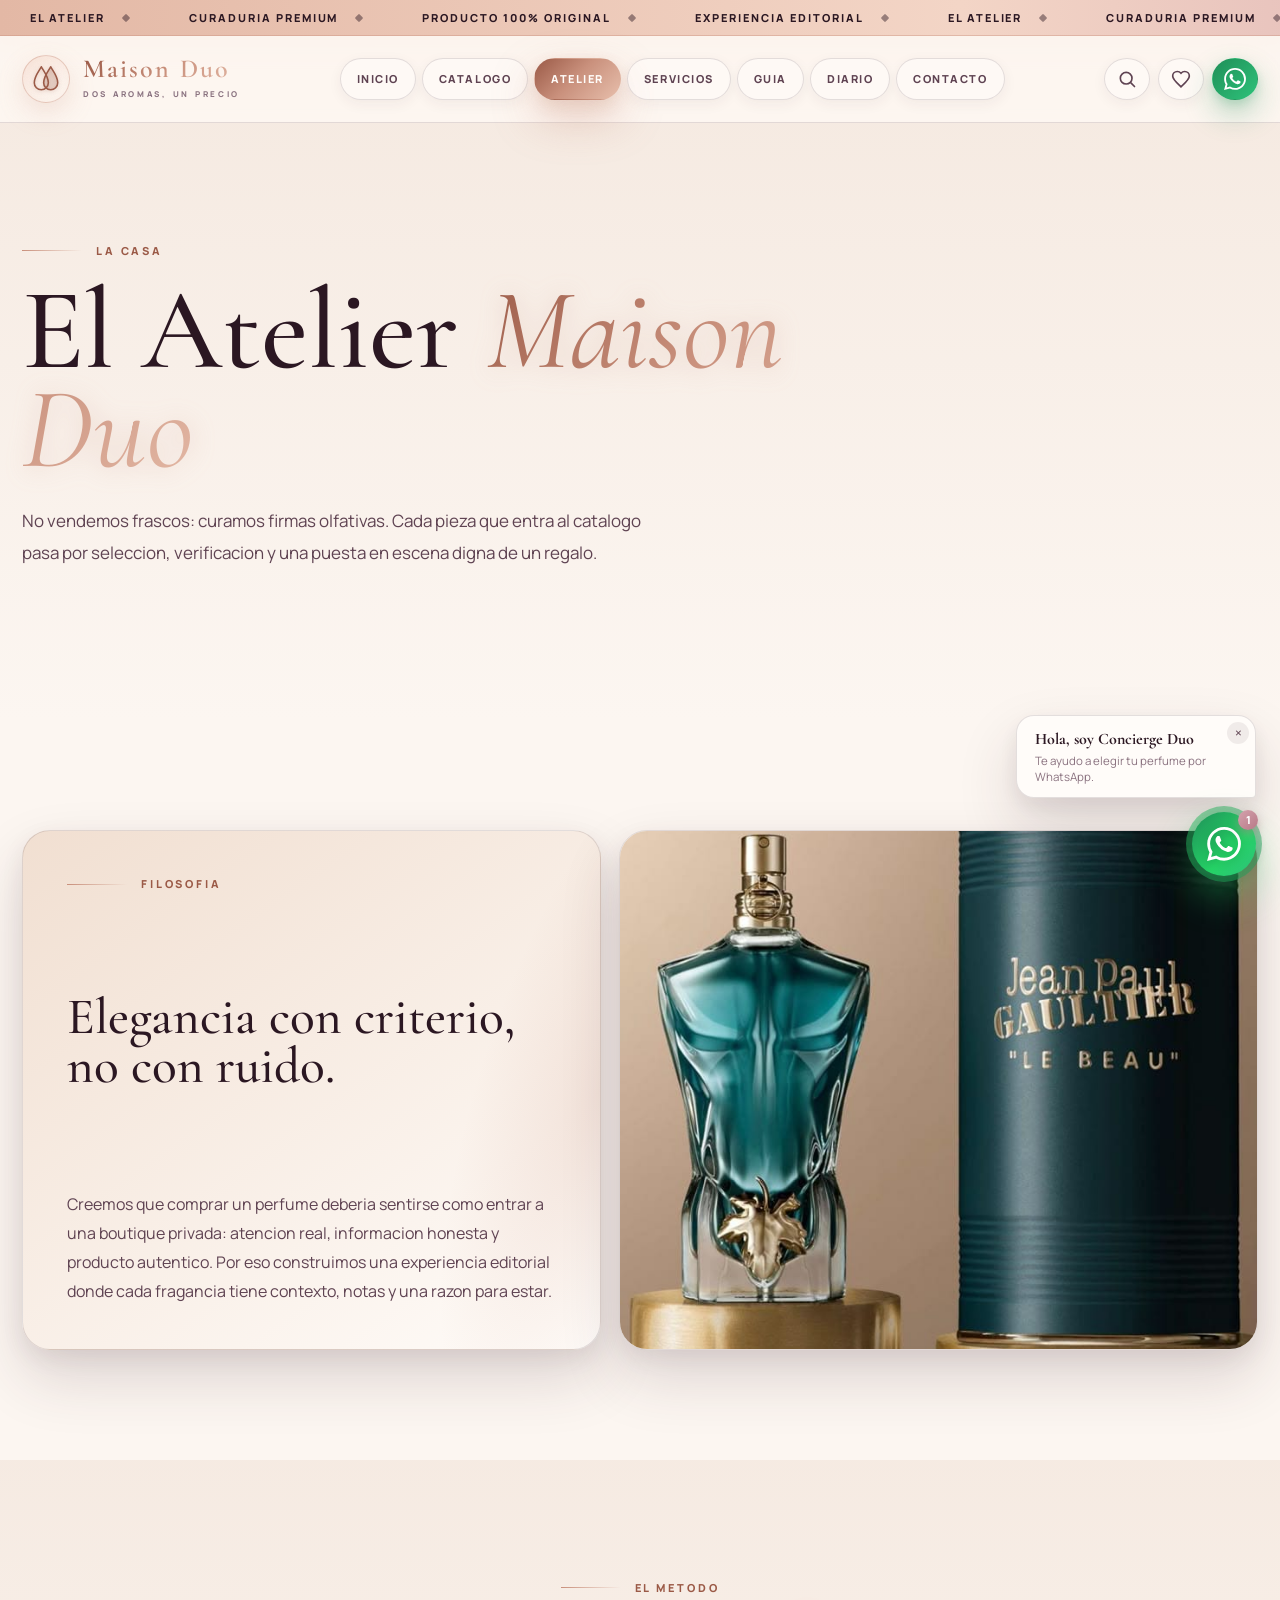
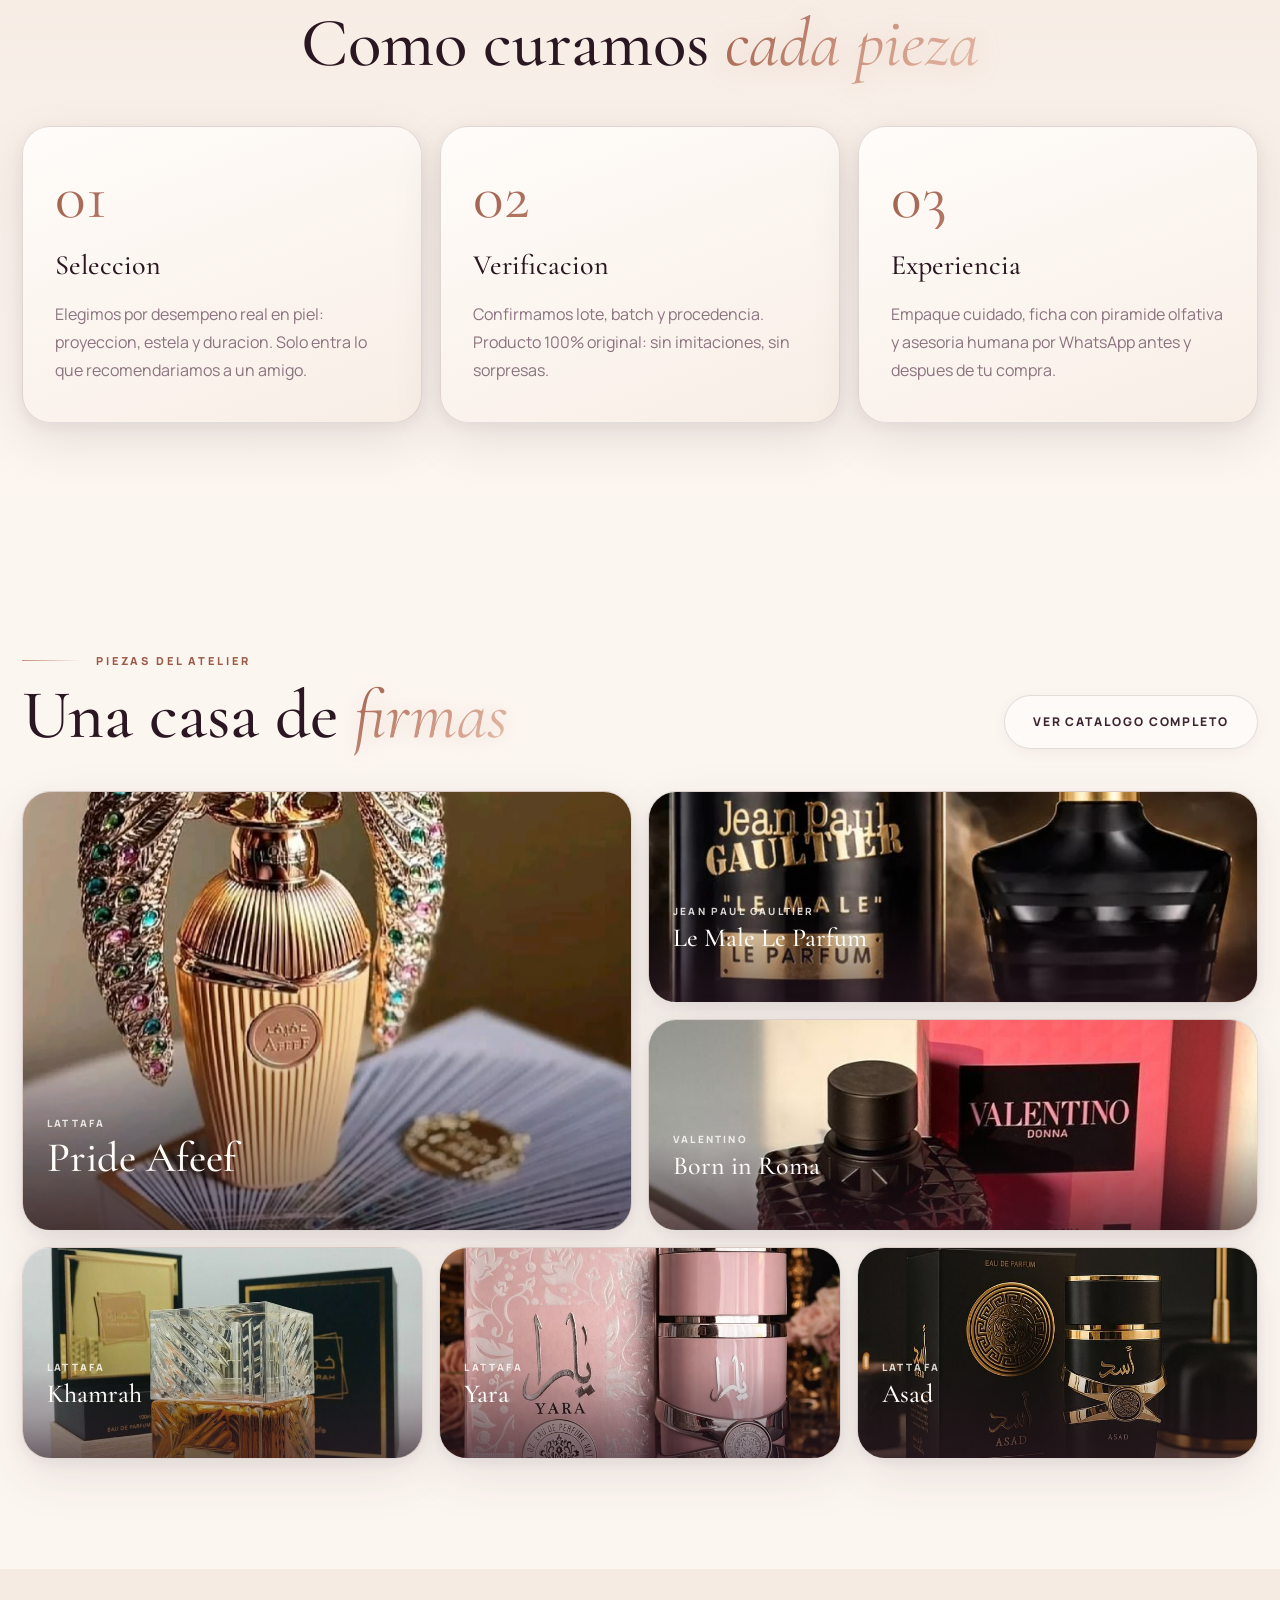
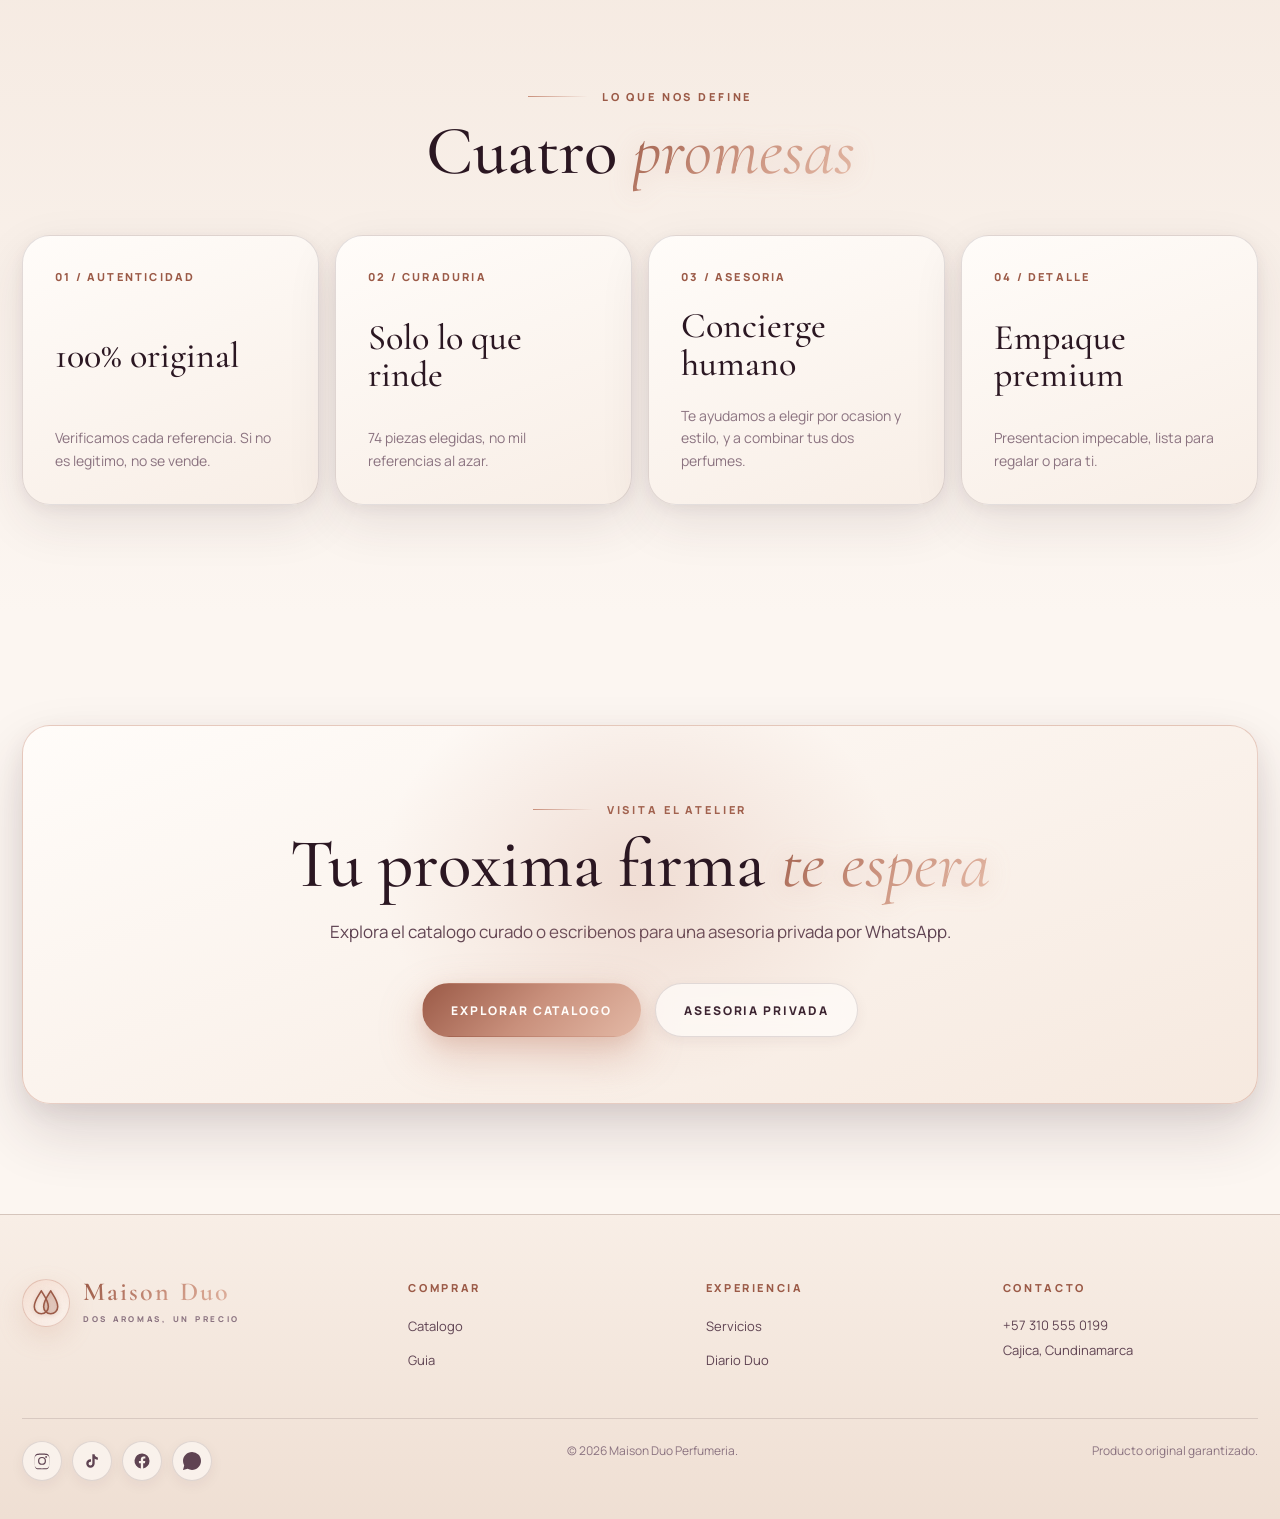
==== atelier.html @ f6f35542 "Rebrand to Maison Duo, flat $110.000 pricing and 2-for-$180.000 combo - Name: Imperium Royal -> Mais" ====
<!DOCTYPE html>
<html lang="es-CO">
<head>
  <meta charset="UTF-8"><meta name="viewport" content="width=device-width, initial-scale=1.0">
  <title>El Atelier | La casa Maison Duo</title>
  <meta name="description" content="Conoce el Atelier Maison Duo: como seleccionamos, verificamos y presentamos perfumes originales en Colombia, todos a $110.000. Curaduria, autenticidad y experiencia editorial.">
  <meta name="robots" content="index,follow">
  <link rel="canonical" href="https://daniel666674.github.io/imperium-royal/atelier.html">
  <meta property="og:title" content="El Atelier | Maison Duo"><meta property="og:description" content="Curaduria, autenticidad y presentacion de fragancias originales."><meta property="og:image" content="https://daniel666674.github.io/imperium-royal/images/WhatsApp%20Image%202026-06-13%20at%203.59.09%20PM%20%281%29.jpeg"><meta name="twitter:card" content="summary_large_image">
  <link rel="icon" href="favicon.ico" sizes="32x32">
  <link rel="preconnect" href="https://fonts.googleapis.com"><link rel="preconnect" href="https://fonts.gstatic.com" crossorigin><link href="https://fonts.googleapis.com/css2?family=Cormorant+Garamond:ital,wght@0,400;0,500;0,600;1,400&family=Manrope:wght@400;500;600;700;800&display=swap" rel="stylesheet"><link rel="stylesheet" href="styles.css?v=15">
</head>
<body>
<a class="skip-link" href="#main">Saltar al contenido</a><div class="ticker"><div class="ticker-track"><span>El Atelier</span><span>Curaduria premium</span><span>Producto 100% original</span><span>Experiencia editorial</span><span>El Atelier</span><span>Curaduria premium</span><span>Producto 100% original</span><span>Experiencia editorial</span></div></div>
<header class="site-header"><div class="shell nav-inner"><a class="brand" href="index.html"><span class="brand-mark" aria-hidden="true"><svg viewBox="0 0 64 64" fill="none"><path d="M22 6C26 14 37 26 37 40A15 15 0 0 1 7 40C7 26 18 14 22 6Z" stroke="currentColor" stroke-width="3.4" stroke-linejoin="round"/><path d="M42 6C46 14 57 26 57 40A15 15 0 0 1 27 40C27 26 38 14 42 6Z" fill="currentColor" fill-opacity=".2" stroke="currentColor" stroke-width="3.4" stroke-linejoin="round"/></svg></span><span><strong>Maison Duo</strong><small>Dos aromas, un precio</small></span></a><nav class="nav-links"><a class="nav-link" href="index.html">Inicio</a><a class="nav-link" href="catalogo.html">Catalogo</a><a class="nav-link active" href="atelier.html">Atelier</a><a class="nav-link" href="servicios.html">Servicios</a><a class="nav-link" href="guia.html">Guia</a><a class="nav-link" href="blog.html">Diario</a><a class="nav-link" href="contacto.html">Contacto</a></nav><div class="nav-actions"><button class="icon-btn menu-toggle" aria-label="Abrir menu">Menu</button><a class="nav-link wa-btn" href="https://wa.me/573105550199?text=Hola%20Maison%20Duo%2C%20quiero%20conocer%20el%20atelier" target="_blank" rel="noopener" aria-label="WhatsApp"><svg viewBox="0 0 32 32" fill="currentColor" aria-hidden="true"><path d="M16.003.064C7.17.064.008 7.226.008 16.062a15.94 15.94 0 0 0 2.137 7.992L0 32.064l8.2-2.148a15.98 15.98 0 0 0 7.803 1.992h.007c8.83 0 15.99-7.162 15.99-15.998 0-4.28-1.663-8.302-4.682-11.322A15.89 15.89 0 0 0 16.003.064zM23.31 19.28c-.4-.2-2.37-1.17-2.74-1.3-.37-.13-.64-.2-.9.2-.27.4-1.03 1.3-1.27 1.57-.23.27-.47.3-.87.1-.4-.2-1.69-.62-3.22-1.98-1.19-1.06-1.99-2.37-2.22-2.77-.23-.4-.02-.62.18-.82.18-.18.4-.47.6-.7.2-.23.27-.4.4-.67.13-.27.07-.5-.03-.7-.1-.2-.9-2.17-1.23-2.97-.33-.78-.66-.67-.9-.69-.23-.01-.5-.01-.77-.01-.27 0-.7.1-1.07.5-.37.4-1.4 1.37-1.4 3.34 0 1.97 1.43 3.87 1.63 4.13.2.27 2.82 4.31 6.83 6.04.95.41 1.7.66 2.28.84.96.31 1.83.26 2.52.16.77-.12 2.37-.97 2.7-1.9.33-.93.33-1.73.23-1.9-.1-.17-.37-.27-.77-.47z"/></svg></a></div></div></header>
<main id="main">
  <section class="section alt"><div class="shell section-head reveal"><div><span class="eyebrow">La casa</span><h1>El Atelier <em>Maison Duo</em></h1><p class="lead">No vendemos frascos: curamos firmas olfativas. Cada pieza que entra al catalogo pasa por seleccion, verificacion y una puesta en escena digna de un regalo.</p></div></div></section>

  <section class="section"><div class="shell split reveal">
    <article class="panel" data-tone="copper"><span class="eyebrow">Filosofia</span><h3>Elegancia con criterio, no con ruido.</h3><p>Creemos que comprar un perfume deberia sentirse como entrar a una boutique privada: atencion real, informacion honesta y producto autentico. Por eso construimos una experiencia editorial donde cada fragancia tiene contexto, notas y una razon para estar.</p></article>
    <figure class="article-hero" style="margin:0"><img src="images/WhatsApp%20Image%202026-06-13%20at%203.59.09%20PM%20%281%29.jpeg" alt="Jean Paul Gaultier Le Beau presentado en el atelier" loading="lazy" decoding="async"></figure>
  </div></section>

  <section class="section alt"><div class="shell">
    <div class="head-center reveal"><span class="eyebrow">El metodo</span><h2>Como curamos <em>cada pieza</em></h2></div>
    <div class="steps reveal">
      <article class="step"><div class="num">01</div><h3>Seleccion</h3><p>Elegimos por desempeno real en piel: proyeccion, estela y duracion. Solo entra lo que recomendariamos a un amigo.</p></article>
      <article class="step"><div class="num">02</div><h3>Verificacion</h3><p>Confirmamos lote, batch y procedencia. Producto 100% original: sin imitaciones, sin sorpresas.</p></article>
      <article class="step"><div class="num">03</div><h3>Experiencia</h3><p>Empaque cuidado, ficha con piramide olfativa y asesoria humana por WhatsApp antes y despues de tu compra.</p></article>
    </div>
  </div></section>

  <section class="section"><div class="shell">
    <div class="section-head reveal"><div><span class="eyebrow">Piezas del atelier</span><h2>Una casa de <em>firmas</em></h2></div><a class="pill-btn secondary" href="catalogo.html">Ver catalogo completo</a></div>
    <div class="showcase reveal">
      <a class="show-tile feat" href="catalogo.html?cat=mujer" data-open="63"><img src="images/WhatsApp%20Image%202026-06-13%20at%203.59.09%20PM%20%282%29.jpeg" alt="Lattafa Pride Afeef" loading="lazy" decoding="async"><div class="cap"><small>Lattafa</small><b>Pride Afeef</b><em>Ver detalle &rarr;</em></div></a>
      <a class="show-tile wide" href="catalogo.html?cat=hombre" data-open="71"><img src="images/WhatsApp%20Image%202026-06-13%20at%203.59.11%20PM.jpeg" alt="Jean Paul Gaultier Le Male Le Parfum" loading="lazy" decoding="async"><div class="cap"><small>Jean Paul Gaultier</small><b>Le Male Le Parfum</b><em>Ver detalle &rarr;</em></div></a>
      <a class="show-tile wide" href="catalogo.html?cat=hombre" data-open="60"><img src="images/WhatsApp%20Image%202026-06-13%20at%203.58.45%20PM.jpeg" alt="Valentino Born in Roma" loading="lazy" decoding="async"><div class="cap"><small>Valentino</small><b>Born in Roma</b><em>Ver detalle &rarr;</em></div></a>
      <a class="show-tile std" href="catalogo.html?cat=unisex" data-open="67"><img src="images/WhatsApp%20Image%202026-06-13%20at%203.59.10%20PM%20%281%29.jpeg" alt="Lattafa Khamrah" loading="lazy" decoding="async"><div class="cap"><small>Lattafa</small><b>Khamrah</b><em>Ver detalle &rarr;</em></div></a>
      <a class="show-tile std" href="catalogo.html?cat=mujer" data-open="61"><img src="images/WhatsApp%20Image%202026-06-13%20at%203.59.08%20PM.jpeg" alt="Lattafa Yara" loading="lazy" decoding="async"><div class="cap"><small>Lattafa</small><b>Yara</b><em>Ver detalle &rarr;</em></div></a>
      <a class="show-tile std" href="catalogo.html?cat=unisex" data-open="69"><img src="images/WhatsApp%20Image%202026-06-13%20at%203.59.10%20PM%20%283%29.jpeg" alt="Lattafa Asad" loading="lazy" decoding="async"><div class="cap"><small>Lattafa</small><b>Asad</b><em>Ver detalle &rarr;</em></div></a>
    </div>
  </div></section>

  <section class="section alt"><div class="shell">
    <div class="head-center reveal"><span class="eyebrow">Lo que nos define</span><h2>Cuatro <em>promesas</em></h2></div>
    <div class="grid-four reveal">
      <article class="feature-tile"><span>01 / Autenticidad</span><b>100% original</b><p>Verificamos cada referencia. Si no es legitimo, no se vende.</p></article>
      <article class="feature-tile"><span>02 / Curaduria</span><b>Solo lo que rinde</b><p>74 piezas elegidas, no mil referencias al azar.</p></article>
      <article class="feature-tile"><span>03 / Asesoria</span><b>Concierge humano</b><p>Te ayudamos a elegir por ocasion y estilo, y a combinar tus dos perfumes.</p></article>
      <article class="feature-tile"><span>04 / Detalle</span><b>Empaque premium</b><p>Presentacion impecable, lista para regalar o para ti.</p></article>
    </div>
  </div></section>

  <section class="section"><div class="shell reveal"><div class="cta-band"><span class="eyebrow" style="justify-content:center">Visita el atelier</span><h2>Tu proxima firma <em>te espera</em></h2><p class="lead" style="margin:18px auto 0">Explora el catalogo curado o escribenos para una asesoria privada por WhatsApp.</p><div class="cta-row"><a class="pill-btn primary" href="catalogo.html">Explorar catalogo</a><a class="pill-btn secondary" href="contacto.html">Asesoria privada</a></div></div></div></section>
</main>
<footer><div class="shell footer-grid"><div><a class="brand" href="index.html"><span class="brand-mark" aria-hidden="true"><svg viewBox="0 0 64 64" fill="none"><path d="M22 6C26 14 37 26 37 40A15 15 0 0 1 7 40C7 26 18 14 22 6Z" stroke="currentColor" stroke-width="3.4" stroke-linejoin="round"/><path d="M42 6C46 14 57 26 57 40A15 15 0 0 1 27 40C27 26 38 14 42 6Z" fill="currentColor" fill-opacity=".2" stroke="currentColor" stroke-width="3.4" stroke-linejoin="round"/></svg></span><span><strong>Maison Duo</strong><small>Dos aromas, un precio</small></span></a></div><div><h4>Comprar</h4><ul><li><a href="catalogo.html">Catalogo</a></li><li><a href="guia.html">Guia</a></li></ul></div><div><h4>Experiencia</h4><ul><li><a href="servicios.html">Servicios</a></li><li><a href="blog.html">Diario Duo</a></li></ul></div><div><h4>Contacto</h4><p>+57 310 555 0199<br>Cajica, Cundinamarca</p></div></div><div class="shell footer-bottom"><span>© 2026 Maison Duo Perfumeria.</span><span>Producto original garantizado.</span></div></footer>
<a class="floating-wa" href="https://wa.me/573105550199" target="_blank" rel="noopener" aria-label="WhatsApp"><svg viewBox="0 0 32 32" fill="currentColor" aria-hidden="true"><path d="M16.003.064C7.17.064.008 7.226.008 16.062a15.94 15.94 0 0 0 2.137 7.992L0 32.064l8.2-2.148a15.98 15.98 0 0 0 7.803 1.992h.007c8.83 0 15.99-7.162 15.99-15.998 0-4.28-1.663-8.302-4.682-11.322A15.89 15.89 0 0 0 16.003.064zM23.31 19.28c-.4-.2-2.37-1.17-2.74-1.3-.37-.13-.64-.2-.9.2-.27.4-1.03 1.3-1.27 1.57-.23.27-.47.3-.87.1-.4-.2-1.69-.62-3.22-1.98-1.19-1.06-1.99-2.37-2.22-2.77-.23-.4-.02-.62.18-.82.18-.18.4-.47.6-.7.2-.23.27-.4.4-.67.13-.27.07-.5-.03-.7-.1-.2-.9-2.17-1.23-2.97-.33-.78-.66-.67-.9-.69-.23-.01-.5-.01-.77-.01-.27 0-.7.1-1.07.5-.37.4-1.4 1.37-1.4 3.34 0 1.97 1.43 3.87 1.63 4.13.2.27 2.82 4.31 6.83 6.04.95.41 1.7.66 2.28.84.96.31 1.83.26 2.52.16.77-.12 2.37-.97 2.7-1.9.33-.93.33-1.73.23-1.9-.1-.17-.37-.27-.77-.47z"/></svg></a>
<script src="site.js?v=15"></script>
</body>
</html>
---- styles.css ----
*,*::before,*::after{box-sizing:border-box;margin:0;padding:0}
:root{
  --cream-50:#fcf6f1;
  --cream-100:#f8eee6;
  --cream-200:#efdfd3;
  --cream-300:#e0cbbb;
  --ivory:#fffcf9;
  --paper:#fbf3ec;
  --linen:#f4e7dd;
  --sand:#ead8ca;
  --espresso:#2b1722;
  --ink:#3d2532;
  --cocoa:#5f4352;
  --muted:#8b7380;
  --whisper:#b9a3ae;
  --champagne:#c9907c;
  --champagne-2:#e3b8a5;
  --champagne-3:#f3d5c6;
  --bronze:#9b5a47;
  --rose-soft:#d4a3ad;
  --rose-deep:#b87887;
  --navy-soft:#3d5a72;
  --navy-deep:#243d54;
  --taupe-soft:#a8929c;
  --taupe-deep:#7a6270;
  --sage:#9bab94;
  --line:rgba(61,37,50,.14);
  --line-strong:rgba(61,37,50,.28);
  --line-gold:rgba(201,144,124,.42);
  --glass:rgba(255,252,249,.7);
  --shadow-soft:0 18px 50px rgba(61,37,50,.1),0 4px 14px rgba(61,37,50,.06);
  --shadow-float:0 28px 60px rgba(61,37,50,.16),0 8px 22px rgba(61,37,50,.08);
  --shadow-deep:0 36px 80px rgba(43,23,34,.22),0 10px 28px rgba(43,23,34,.12);
  --shadow-champagne:0 18px 44px rgba(201,144,124,.42),0 6px 16px rgba(201,144,124,.22);
  --grad-champagne:linear-gradient(135deg,#9b5a47 0%,#c9907c 28%,#e3b8a5 55%,#f3d5c6 78%,#c9907c 100%);
  --grad-cream:linear-gradient(180deg,#fcf6f1 0%,#f8eee6 60%,#efdfd3 100%);
  --grad-rose:linear-gradient(135deg,#d4a3ad,#b87887);
  --grad-navy:linear-gradient(135deg,#3d5a72,#243d54);
  --grad-taupe:linear-gradient(135deg,#a8929c,#7a6270);
  --serif:"Cormorant Garamond",Georgia,serif;
  --sans:"Manrope",system-ui,sans-serif;
  --ease:340ms cubic-bezier(.2,.8,.2,1);
  --ease-bouncy:520ms cubic-bezier(.34,1.56,.64,1);
  --radius-pill:999px;
  --radius-lg:28px;
  --radius-md:20px;
  --radius-sm:14px;
}
html{scroll-behavior:smooth;background:var(--cream-50)}
body{font-family:var(--sans);background:var(--cream-50);color:var(--espresso);line-height:1.6;overflow-x:hidden}
body::before{content:"";position:fixed;inset:0;z-index:-2;background:
  radial-gradient(1100px 600px at 12% 8%,rgba(212,163,173,.18),transparent 62%),
  radial-gradient(960px 580px at 88% 18%,rgba(61,90,114,.14),transparent 66%),
  radial-gradient(820px 520px at 50% 92%,rgba(201,144,124,.18),transparent 68%),
  linear-gradient(180deg,#fcf6f1 0%,#f8eee6 100%);
  animation:bgDrift 28s ease-in-out infinite alternate}
body::after{content:"";position:fixed;inset:0;z-index:-1;pointer-events:none;opacity:.28;background-image:
  radial-gradient(rgba(61,37,50,.22) .5px,transparent .6px);
  background-size:3px 3px;mix-blend-mode:multiply}
@keyframes bgDrift{0%{background-position:0 0,0 0,0 0,0 0}100%{background-position:60px 30px,-50px -20px,0 -30px,0 0}}
a{color:inherit;text-decoration:none}
button,input,select,textarea{font:inherit;color:var(--espresso)}
button{border:0;background:transparent;color:inherit;cursor:pointer}
img,svg{display:block;max-width:100%}
.shell{width:min(100% - 44px,1380px);margin-inline:auto}
.skip-link{position:absolute;left:16px;top:12px;z-index:100;padding:10px 18px;border-radius:var(--radius-pill);background:var(--champagne);color:#fffcf9;transform:translateY(-160%);transition:transform var(--ease)}
.skip-link:focus{transform:translateY(0)}
.progress{position:fixed;left:0;top:0;z-index:90;width:100%;height:3px;background:linear-gradient(90deg,var(--champagne),var(--rose-soft),var(--navy-soft),var(--champagne));background-size:200% 100%;transform:scaleX(0);transform-origin:left;animation:gradSlide 6s linear infinite;box-shadow:0 0 14px rgba(201,144,124,.45)}
@keyframes gradSlide{to{background-position:200% 0}}

.ticker{height:36px;overflow:hidden;color:var(--espresso);background:linear-gradient(90deg,#e3b8a5,#f3d5c6,#d4a3ad,#f3d5c6,#e3b8a5);background-size:300% 100%;border-bottom:1px solid var(--line-gold);animation:gradSlide 14s linear infinite;box-shadow:0 4px 24px rgba(201,144,124,.2)}
.ticker-track{height:100%;display:flex;align-items:center;width:max-content;animation:ticker 28s linear infinite}
.ticker span{display:inline-flex;align-items:center;gap:18px;padding:0 30px;font-size:11px;font-weight:800;letter-spacing:.18em;text-transform:uppercase;white-space:nowrap}
.ticker span::after{content:"";width:6px;height:6px;background:var(--espresso);opacity:.45;transform:rotate(45deg);border-radius:1px}
@keyframes ticker{to{transform:translateX(-50%)}}

.site-header{position:sticky;top:0;z-index:70;background:rgba(252,246,241,.74);backdrop-filter:blur(24px) saturate(140%);border-bottom:1px solid var(--line);transition:background var(--ease),box-shadow var(--ease)}
.site-header.scrolled{background:rgba(252,246,241,.94);box-shadow:0 12px 36px rgba(61,37,50,.1)}
.nav-inner{min-height:86px;display:grid;grid-template-columns:auto 1fr auto;align-items:center;gap:22px}
.brand{display:flex;align-items:center;gap:13px;min-width:max-content}
.brand-mark{width:48px;height:48px;display:grid;place-items:center;border:1px solid var(--line-gold);background:linear-gradient(145deg,rgba(243,213,198,.5),rgba(255,252,249,.7));border-radius:50%;box-shadow:0 10px 26px rgba(201,144,124,.22),inset 0 0 18px rgba(243,213,198,.3);transition:transform var(--ease-bouncy),box-shadow var(--ease)}
.brand:hover .brand-mark{transform:rotate(-12deg) scale(1.08);box-shadow:0 16px 36px rgba(201,144,124,.36),inset 0 0 22px rgba(243,213,198,.4)}
.brand-mark svg{width:30px;color:var(--bronze);filter:drop-shadow(0 1px 2px rgba(155,90,71,.3))}
.brand strong{display:block;font-family:var(--serif);font-size:26px;font-weight:600;line-height:.88;letter-spacing:.08em;background:var(--grad-champagne);background-size:200% 100%;-webkit-background-clip:text;background-clip:text;color:transparent;animation:gradSlide 8s linear infinite}
.brand small{display:block;margin-top:7px;color:var(--muted);font-size:8px;font-weight:800;letter-spacing:.34em;text-transform:uppercase}
.nav-links{display:flex;justify-content:center;gap:6px}

.nav-link,.pill-btn,.icon-btn,.tab-btn,.choice,.mini-add{position:relative;display:inline-flex;align-items:center;justify-content:center;gap:9px;min-height:42px;border:1px solid var(--line);background:rgba(255,252,249,.55);color:var(--ink);font-size:11px;font-weight:800;letter-spacing:.14em;text-transform:uppercase;border-radius:var(--radius-pill);transition:transform var(--ease),background var(--ease),border-color var(--ease),color var(--ease),box-shadow var(--ease);overflow:hidden;isolation:isolate;box-shadow:0 4px 14px rgba(61,37,50,.06)}
.nav-link::after,.pill-btn::after,.tab-btn::after,.choice::after{content:"";position:absolute;top:0;left:-120%;width:60%;height:100%;background:linear-gradient(110deg,transparent,rgba(255,252,249,.65),transparent);transition:left 700ms ease;pointer-events:none}
.nav-link:hover::after,.pill-btn:hover::after,.tab-btn:hover::after,.choice:hover::after{left:140%}
.nav-link{padding:0 16px;color:var(--cocoa)}
.nav-link:hover,.pill-btn:hover,.icon-btn:hover,.tab-btn:hover{transform:translateY(-3px);border-color:var(--line-gold);color:var(--bronze);box-shadow:0 14px 28px rgba(61,37,50,.12),0 0 0 1px rgba(201,144,124,.18)}
.nav-link.active{background:var(--grad-champagne);background-size:200% 100%;border-color:transparent;color:#fffcf9;box-shadow:var(--shadow-champagne);animation:gradSlide 8s linear infinite}

.nav-actions{display:flex;align-items:center;gap:8px}
.icon-btn{width:46px;padding:0;color:var(--cocoa);border-radius:50%}
.wa-btn{width:46px;padding:0;background:linear-gradient(135deg,#1f8f58,#2ec27a);border-color:transparent;color:#fff;border-radius:50%;box-shadow:0 14px 30px rgba(31,143,88,.32),0 4px 10px rgba(31,143,88,.18)}
.wa-btn svg{width:22px;height:22px}
.wa-btn:hover{transform:translateY(-3px) scale(1.08) rotate(-6deg);box-shadow:0 22px 44px rgba(31,143,88,.42),0 6px 14px rgba(31,143,88,.28);color:#fff}
.floating-wa svg{width:32px;height:32px}
.menu-toggle{display:none;font-size:0;position:relative;background-color:rgba(255,252,249,.55);background-image:linear-gradient(var(--cocoa),var(--cocoa));background-size:18px 2px;background-position:center;background-repeat:no-repeat}
.menu-toggle::before,.menu-toggle::after{content:"";position:absolute;left:50%;width:18px;height:2px;border-radius:2px;background:var(--cocoa);transition:transform .34s cubic-bezier(.2,.8,.2,1),top .34s ease}
.menu-toggle::before{top:calc(50% - 6px);transform:translateX(-50%)}
.menu-toggle::after{top:calc(50% + 6px);transform:translateX(-50%)}
.menu-toggle.open{background-size:0 2px}
.menu-toggle.open::before{top:50%;transform:translate(-50%,-50%) rotate(45deg)}
.menu-toggle.open::after{top:50%;transform:translate(-50%,-50%) rotate(-45deg)}
.social{display:flex;gap:10px;align-items:center}
.social-btn{display:inline-grid;place-items:center;width:40px;height:40px;border-radius:50%;border:1px solid var(--line);background:rgba(255,252,249,.6);color:var(--cocoa);box-shadow:0 4px 14px rgba(61,37,50,.06);transition:transform var(--ease),color var(--ease),box-shadow var(--ease),background var(--ease)}
.social-btn svg{width:18px;height:18px}
.social-btn:hover{transform:translateY(-4px) scale(1.08);color:#fffcf9;background:var(--grad-champagne);background-size:200% 100%;border-color:transparent;box-shadow:var(--shadow-champagne);animation:gradSlide 6s linear infinite}

.hero{position:relative;min-height:calc(100vh - 122px);overflow:hidden}
.hero::before{content:"";position:absolute;inset:0;background:
  linear-gradient(90deg,rgba(252,246,241,.92) 0 30%,rgba(252,246,241,.6) 56%,rgba(252,246,241,.12) 100%),
  url("https://images.unsplash.com/photo-1584841247175-4d766cefa018?auto=format&fit=crop&q=78&w=1800") center right/cover no-repeat;filter:saturate(.85) contrast(.96) brightness(1.05);animation:heroPan 32s ease-in-out infinite alternate}
@keyframes heroPan{0%{background-position:center right,center right}100%{background-position:left,center 60%}}
.hero::after{content:"";position:absolute;left:0;right:0;bottom:0;height:32%;background:linear-gradient(transparent,var(--cream-50));pointer-events:none}
.hero-grid{position:relative;z-index:1;display:grid;grid-template-columns:minmax(0,1fr) minmax(360px,540px);gap:46px;align-items:center;min-height:calc(100vh - 122px);padding:68px 0 78px}

.eyebrow{display:inline-flex;align-items:center;gap:14px;color:var(--bronze);font-size:11px;font-weight:800;letter-spacing:.26em;text-transform:uppercase}
.eyebrow::before{content:"";width:60px;height:1px;background:linear-gradient(90deg,var(--champagne),transparent)}
h1,h2,h3{font-family:var(--serif);font-weight:500;letter-spacing:0;color:var(--espresso)}
h1{margin-top:22px;font-size:clamp(62px,9vw,148px);line-height:.86;color:var(--espresso);max-width:820px}
h1 em,h2 em,h3 em{font-style:italic;background:var(--grad-champagne);background-size:200% 100%;-webkit-background-clip:text;background-clip:text;color:transparent;font-weight:400;animation:gradSlide 8s linear infinite;filter:drop-shadow(0 2px 12px rgba(201,144,124,.32))}
.lead{max-width:650px;margin-top:26px;color:var(--cocoa);font-size:17px;line-height:1.85}
.cta-row{display:flex;flex-wrap:wrap;gap:14px;margin-top:36px}

.pill-btn{min-height:54px;padding:0 28px;color:var(--ink);font-size:12px;letter-spacing:.16em}
.pill-btn.primary{background:var(--grad-champagne);background-size:200% 100%;border-color:transparent;color:#fffcf9;box-shadow:var(--shadow-champagne);animation:gradSlide 8s linear infinite}
.pill-btn.primary:hover{transform:translateY(-4px) scale(1.03);box-shadow:0 30px 60px rgba(201,144,124,.5),0 10px 22px rgba(201,144,124,.32);color:#fffcf9}
.pill-btn.secondary{background:rgba(255,252,249,.7);backdrop-filter:blur(10px);color:var(--ink)}
.pill-btn.secondary:hover{background:rgba(243,213,198,.55);color:var(--espresso);border-color:var(--line-gold)}

.proof-strip{display:grid;grid-template-columns:repeat(4,minmax(0,1fr));gap:12px;max-width:760px;margin-top:54px}
.proof-strip div{background:linear-gradient(160deg,rgba(255,252,249,.92),rgba(248,238,230,.78));backdrop-filter:blur(10px);padding:22px 18px;border:1px solid var(--line);border-radius:var(--radius-md);box-shadow:var(--shadow-soft);transition:transform var(--ease),box-shadow var(--ease),border-color var(--ease)}
.proof-strip div:hover{transform:translateY(-6px);border-color:var(--line-gold);box-shadow:var(--shadow-float)}
.proof-strip b{display:block;font-family:var(--serif);font-size:40px;font-weight:500;line-height:1;background:var(--grad-champagne);background-size:200% 100%;-webkit-background-clip:text;background-clip:text;color:transparent;animation:gradSlide 8s linear infinite}
.proof-strip span{display:block;margin-top:8px;color:var(--muted);font-size:10px;font-weight:800;letter-spacing:.18em;text-transform:uppercase}

.hero-panel{position:relative;min-height:620px;perspective:1400px}
.image-stack{position:absolute;inset:22px 0 0}
.photo-frame{position:absolute;overflow:hidden;border:1px solid rgba(255,252,249,.7);background:#fff;box-shadow:var(--shadow-deep);transition:transform 800ms cubic-bezier(.2,.8,.2,1),box-shadow 600ms;border-radius:var(--radius-md);animation:floatY 6s ease-in-out infinite}
.photo-frame:hover{box-shadow:0 40px 90px rgba(43,23,34,.32),0 0 0 1px rgba(201,144,124,.32)}
.photo-frame img{width:100%;height:100%;object-fit:cover;transition:transform 1.2s ease;filter:saturate(.92)}
.photo-frame:hover img{transform:scale(1.06)}
.photo-frame.main{width:400px;height:470px;right:62px;top:28px;transform:rotateY(-10deg) rotateZ(2deg);animation-delay:0s}
.photo-frame.side{width:255px;height:315px;left:0;top:128px;transform:rotateZ(-7deg);animation-delay:-2s}
.photo-frame.mini{width:240px;height:265px;right:0;bottom:55px;transform:rotateZ(-3deg);animation-delay:-4s}
@keyframes floatY{0%,100%{translate:0 0}50%{translate:0 -14px}}
.floating-note{position:absolute;left:26px;bottom:22px;width:min(340px,88%);padding:24px 26px;border:1px solid var(--line-gold);background:linear-gradient(145deg,rgba(255,252,249,.94),rgba(248,238,230,.88));backdrop-filter:blur(20px);border-radius:var(--radius-lg);box-shadow:var(--shadow-deep);animation:floatY 5s ease-in-out infinite}
.floating-note::before{content:"";position:absolute;inset:0;border-radius:var(--radius-lg);padding:1px;background:var(--grad-champagne);background-size:300% 300%;-webkit-mask:linear-gradient(#000 0 0) content-box,linear-gradient(#000 0 0);-webkit-mask-composite:xor;mask-composite:exclude;opacity:.55;animation:gradSlide 8s linear infinite;pointer-events:none}
.floating-note b{display:block;font-family:var(--serif);font-size:28px;font-weight:500;color:var(--espresso)}
.floating-note span{display:block;margin-top:8px;color:var(--muted);font-size:11px;font-weight:800;letter-spacing:.16em;text-transform:uppercase}

.section{padding:110px 0;background:transparent;position:relative}
.section.alt{background:linear-gradient(180deg,rgba(239,223,211,.5),rgba(252,246,241,0))}
.section-head{display:flex;align-items:end;justify-content:space-between;gap:28px;margin-bottom:42px}
h2{margin-top:14px;font-size:clamp(42px,5.4vw,82px);line-height:.95;color:var(--espresso)}

.split{display:grid;grid-template-columns:.95fr 1.05fr;gap:18px}
.panel{min-height:460px;background:linear-gradient(160deg,#fffcf9,#f8eee6);padding:44px;display:flex;flex-direction:column;justify-content:space-between;position:relative;overflow:hidden;border:1px solid var(--line);border-radius:var(--radius-lg);box-shadow:var(--shadow-float);transition:transform var(--ease),box-shadow var(--ease),border-color var(--ease)}
.panel:hover{transform:translateY(-6px);border-color:var(--line-gold);box-shadow:var(--shadow-deep)}
.panel::after{content:"";position:absolute;top:-50%;right:-30%;width:60%;height:200%;background:radial-gradient(closest-side,rgba(201,144,124,.18),transparent 70%);transform:rotate(18deg);pointer-events:none;animation:floatY 10s ease-in-out infinite}
.panel[data-tone="blue"]{background:linear-gradient(145deg,#dfe7ee,#fffcf9)}
.panel[data-tone="rose"]{background:linear-gradient(145deg,#f3dde2,#fffcf9)}
.panel[data-tone="green"]{background:linear-gradient(145deg,#dde6df,#fffcf9)}
.panel[data-tone="copper"]{background:linear-gradient(145deg,#f1dfd1,#fffcf9)}
.panel p{max-width:520px;color:var(--cocoa);line-height:1.8;position:relative;z-index:1}
.panel h3{font-size:clamp(38px,4vw,64px);line-height:.95;position:relative;z-index:1}

.grid-four{display:grid;grid-template-columns:repeat(4,1fr);gap:16px}
.feature-tile{min-height:270px;background:linear-gradient(160deg,#fffcf9,#f8eee6);padding:32px;display:flex;flex-direction:column;justify-content:space-between;position:relative;overflow:hidden;border:1px solid var(--line);border-radius:var(--radius-lg);box-shadow:var(--shadow-soft);transition:transform var(--ease-bouncy),box-shadow var(--ease),border-color var(--ease)}
.feature-tile::before{content:"";position:absolute;inset:0;background:radial-gradient(circle at var(--mx,30%) var(--my,30%),rgba(201,144,124,.2),transparent 50%);opacity:0;transition:opacity var(--ease);pointer-events:none}
.feature-tile:hover{transform:translateY(-10px) scale(1.02);border-color:var(--line-gold);box-shadow:var(--shadow-deep)}
.feature-tile:hover::before{opacity:1}
.feature-tile span{color:var(--bronze);font-size:11px;font-weight:800;letter-spacing:.2em;text-transform:uppercase}
.feature-tile b{font-family:var(--serif);font-size:36px;font-weight:500;line-height:1.05;color:var(--espresso)}
.feature-tile p{color:var(--muted);font-size:14px}

.catalog-tools{display:flex;align-items:center;justify-content:space-between;gap:16px;flex-wrap:wrap;padding:22px 26px;border:1px solid var(--line);background:linear-gradient(160deg,rgba(255,252,249,.94),rgba(248,238,230,.85));backdrop-filter:blur(14px);margin-bottom:24px;border-radius:var(--radius-lg);box-shadow:var(--shadow-soft)}
.tabs{display:flex;gap:8px;flex-wrap:wrap}
.tab-btn{padding:0 18px;color:var(--ink)}
.tab-btn.active{background:var(--grad-champagne);background-size:200% 100%;border-color:transparent;color:#fffcf9;box-shadow:var(--shadow-champagne);animation:gradSlide 8s linear infinite}
.tab-btn[data-filter="hombre"].active{background:var(--grad-navy);box-shadow:0 18px 44px rgba(36,61,84,.32),0 6px 16px rgba(36,61,84,.18)}
.tab-btn[data-filter="mujer"].active{background:var(--grad-rose);box-shadow:0 18px 44px rgba(184,120,135,.32),0 6px 16px rgba(184,120,135,.18)}
.tab-btn[data-filter="unisex"].active{background:var(--grad-taupe);box-shadow:0 18px 44px rgba(122,98,112,.32),0 6px 16px rgba(122,98,112,.18)}

.search-wrap{display:flex;align-items:center;gap:10px;min-height:44px;border:1px solid var(--line);background:rgba(255,252,249,.85);padding:0 18px;border-radius:var(--radius-pill);transition:border-color var(--ease),box-shadow var(--ease);color:var(--ink)}
.search-wrap:focus-within{border-color:var(--line-gold);box-shadow:0 0 0 4px rgba(201,144,124,.16)}
.search-wrap input{width:220px;border:0;outline:0;background:transparent;color:var(--espresso);font-size:12px;font-weight:700}
.search-wrap input::placeholder{color:var(--whisper)}
.select{min-height:44px;border:1px solid var(--line);background:rgba(255,252,249,.85);color:var(--ink);padding:0 18px;font-size:12px;font-weight:700;outline:0;border-radius:var(--radius-pill);cursor:pointer;transition:border-color var(--ease)}
.select:hover{border-color:var(--line-gold)}
.catalog-count{min-height:44px;display:inline-flex;align-items:center;border:1px solid var(--line-gold);padding:0 18px;color:var(--bronze);font-size:11px;font-weight:800;letter-spacing:.14em;text-transform:uppercase;border-radius:var(--radius-pill);background:rgba(243,213,198,.32)}

.catalog-layout{display:grid;grid-template-columns:360px 1fr;gap:20px}
.spotlight{background:linear-gradient(160deg,#fffcf9,#f4e7dd);min-height:640px;padding:32px;display:flex;flex-direction:column;justify-content:space-between;position:sticky;top:108px;border:1px solid var(--line);border-radius:var(--radius-lg);box-shadow:var(--shadow-float);overflow:hidden}
.spotlight::before{content:"";position:absolute;top:-20%;right:-20%;width:70%;height:70%;background:radial-gradient(circle,rgba(201,144,124,.2),transparent 60%);animation:floatY 8s ease-in-out infinite;pointer-events:none}
.spotlight figure,.product-image{background:linear-gradient(160deg,#fffcf9,#efdfd3);display:grid;place-items:center;overflow:hidden;border-radius:var(--radius-md)}
.spotlight figure{height:400px;border:1px solid var(--line);position:relative;z-index:1;overflow:hidden;border-radius:var(--radius-md)}
.spotlight figure .product-photo{border-radius:var(--radius-md)}
.spotlight h3{font-size:44px;line-height:.98;margin-top:24px;position:relative;z-index:1}
.spotlight p{margin-top:14px;color:var(--muted);position:relative;z-index:1}

.product-grid{display:grid;grid-template-columns:repeat(3,minmax(0,1fr));gap:22px;padding:6px}
.product-card{position:relative;border:1px solid var(--line);background:linear-gradient(160deg,#fffcf9,#f8eee6);min-height:560px;display:flex;flex-direction:column;border-radius:var(--radius-lg);overflow:hidden;transition:transform var(--ease),border-color var(--ease),box-shadow var(--ease),opacity 420ms ease;transform-style:preserve-3d;box-shadow:var(--shadow-soft);content-visibility:auto;contain-intrinsic-size:560px;--accent:var(--champagne);--accent-deep:var(--bronze);--accent-grad:var(--grad-champagne)}
.product-card[data-cat="hombre"]{--accent:var(--navy-soft);--accent-deep:var(--navy-deep);--accent-grad:var(--grad-navy)}
.product-card[data-cat="mujer"]{--accent:var(--rose-soft);--accent-deep:var(--rose-deep);--accent-grad:var(--grad-rose)}
.product-card[data-cat="unisex"]{--accent:var(--taupe-soft);--accent-deep:var(--taupe-deep);--accent-grad:var(--grad-taupe)}
.product-card::before{content:"";position:absolute;left:0;right:0;top:0;height:4px;background:var(--accent-grad);opacity:.85;z-index:3}
.product-card::after{content:"";position:absolute;inset:0;border-radius:var(--radius-lg);padding:1px;background:linear-gradient(135deg,transparent 30%,var(--accent),transparent 70%);-webkit-mask:linear-gradient(#000 0 0) content-box,linear-gradient(#000 0 0);-webkit-mask-composite:xor;mask-composite:exclude;opacity:0;transition:opacity var(--ease);pointer-events:none;z-index:2}
.product-card:hover{transform:translateY(-12px) rotateX(var(--rx,0deg)) rotateY(var(--ry,0deg));border-color:var(--accent);box-shadow:0 40px 80px rgba(61,37,50,.18),0 0 0 1px var(--accent)}
.product-card:hover::after{opacity:.7}
.product-card.enter{animation:cardIn 620ms cubic-bezier(.18,.9,.24,1) both;animation-delay:calc(var(--i,0) * 40ms)}
@keyframes cardIn{from{opacity:0;transform:translateY(36px) scale(.95)}to{opacity:1;transform:translateY(0) scale(1)}}
.product-image{height:300px;border-bottom:1px solid var(--line);border-radius:var(--radius-lg) var(--radius-lg) 0 0;position:relative;overflow:hidden}
.product-photo{width:100%;height:100%;object-fit:cover;object-position:center top;display:block;transition:transform .55s cubic-bezier(.18,.9,.24,1)}
.product-card:hover .product-photo{transform:scale(1.07)}
.product-info{padding:24px;display:flex;flex-direction:column;flex:1;position:relative}
.product-brand{color:var(--accent-deep);font-size:11px;font-weight:800;letter-spacing:.22em;text-transform:uppercase;display:inline-flex;align-items:center;gap:8px}
.product-brand::before{content:"";width:8px;height:8px;border-radius:50%;background:var(--accent-grad)}
.product-info h3{font-size:32px;line-height:1;margin-top:10px;color:var(--espresso)}
.notes{display:grid;gap:8px;margin:18px 0;color:var(--muted);font-size:13px}
.notes div{display:grid;grid-template-columns:74px 1fr;gap:10px}
.notes b{color:var(--accent-deep);font-size:10px;letter-spacing:.14em;text-transform:uppercase}
.price-row{margin-top:auto;display:flex;align-items:center;justify-content:space-between;gap:12px}
.price{font-family:var(--serif);font-size:32px;background:var(--accent-grad);background-size:200% 100%;-webkit-background-clip:text;background-clip:text;color:transparent;animation:gradSlide 8s linear infinite}
.mini-add{min-height:42px;padding:0 18px;background:var(--accent-grad);background-size:200% 100%;border-color:transparent;color:#fffcf9;font-size:11px;font-weight:800;letter-spacing:.12em;text-transform:uppercase;box-shadow:0 10px 22px rgba(61,37,50,.18);animation:gradSlide 8s linear infinite}
.mini-add:hover{transform:translateY(-3px) scale(1.05);box-shadow:0 16px 34px rgba(61,37,50,.28);color:#fffcf9}

.scent-art{width:100%;height:100%;position:relative;display:grid;place-items:center;overflow:hidden;background:radial-gradient(ellipse at center,#fffcf9,#efdfd3)}
.scent-art::before{content:"";position:absolute;width:62%;height:18%;bottom:12%;border-radius:50%;background:rgba(61,37,50,.16);filter:blur(22px)}
.scent-box{position:absolute;left:11%;top:15%;width:43%;height:68%;background:linear-gradient(145deg,var(--box-1),var(--box-2));box-shadow:18px 22px 32px rgba(61,37,50,.18);border-radius:6px}
.scent-box::after{content:attr(data-brand);position:absolute;inset:16% 8%;display:grid;place-items:center;border:1px solid rgba(255,255,255,.22);color:rgba(255,255,255,.94);font-family:var(--serif);font-size:clamp(20px,3vw,34px);line-height:.92;text-align:center;border-radius:3px}
.scent-bottle{position:absolute;right:13%;bottom:13%;width:36%;height:62%;border-radius:14px 14px 22px 22px;background:linear-gradient(160deg,rgba(255,255,255,.24),transparent 20%),linear-gradient(180deg,var(--juice-1),var(--juice-2));border:1px solid rgba(61,37,50,.18);box-shadow:0 22px 34px rgba(61,37,50,.18)}
.scent-bottle::before{content:"";position:absolute;left:50%;top:-14%;width:42%;height:18%;transform:translateX(-50%);border-radius:6px 6px 2px 2px;background:linear-gradient(180deg,#3d2532,#1f1118);box-shadow:0 0 0 1px rgba(255,255,255,.24)}
.scent-bottle::after{content:attr(data-name);position:absolute;inset:36% 10% auto;min-height:28%;display:grid;place-items:center;color:white;font-family:var(--serif);font-size:clamp(17px,2.2vw,29px);line-height:.92;text-align:center;text-shadow:0 2px 9px rgba(0,0,0,.55)}
.art-blue{--box-1:#3d5a72;--box-2:#243d54;--juice-1:#3d5a72;--juice-2:#243d54}
.art-fresh{--box-1:#9bab94;--box-2:#5a6f56;--juice-1:#a4baa0;--juice-2:#5e7960}
.art-black{--box-1:#3d2532;--box-2:#1f1118;--juice-1:#2b1722;--juice-2:#5f4352}
.art-rose{--box-1:#d4a3ad;--box-2:#b87887;--juice-1:#e8c4cc;--juice-2:#c98a99}
.art-oud{--box-1:#9b5a47;--box-2:#5f4352;--juice-1:#9b5a47;--juice-2:#3d2532}

.atelier-rail{display:flex;gap:20px;overflow-x:auto;scroll-snap-type:x mandatory;padding:0 max(22px,calc((100vw - 1380px)/2 + 22px)) 28px;scrollbar-width:none}
.atelier-rail::-webkit-scrollbar{display:none}
.atelier-panel{position:relative;flex:0 0 min(82vw,540px);height:440px;scroll-snap-align:center;border:1px solid var(--line);background:linear-gradient(145deg,var(--tone),#fffcf9);overflow:hidden;padding:36px;display:flex;flex-direction:column;justify-content:space-between;border-radius:var(--radius-lg);box-shadow:var(--shadow-float);transition:transform var(--ease),box-shadow var(--ease)}
.atelier-panel:hover{transform:translateY(-8px);box-shadow:var(--shadow-deep)}
.atelier-panel::before{content:"";position:absolute;inset:24px;border:1px solid var(--line-gold);pointer-events:none;border-radius:calc(var(--radius-lg) - 12px)}
.atelier-panel .scent-art{position:absolute;right:-18px;bottom:-18px;width:255px;height:255px;box-shadow:var(--shadow-deep);border-radius:var(--radius-md)}
.atelier-panel h3{position:relative;z-index:1;max-width:320px;font-size:50px;line-height:.95}
.atelier-panel p{position:relative;z-index:1;max-width:280px;color:var(--cocoa)}

.service-grid{display:grid;grid-template-columns:repeat(2,1fr);gap:16px}
.service-card{background:linear-gradient(160deg,#fffcf9,#f8eee6);padding:36px;min-height:240px;display:flex;flex-direction:column;justify-content:space-between;border:1px solid var(--line);border-radius:var(--radius-lg);box-shadow:var(--shadow-soft);transition:transform var(--ease),box-shadow var(--ease),border-color var(--ease)}
.service-card:hover{transform:translateY(-8px);border-color:var(--line-gold);box-shadow:var(--shadow-deep)}
.service-card svg{color:var(--bronze);filter:drop-shadow(0 4px 12px rgba(201,144,124,.32))}
.service-card b{font-family:var(--serif);font-size:34px;font-weight:500;color:var(--espresso)}
.service-card p{color:var(--muted);margin-top:10px}

.finder{display:grid;grid-template-columns:.95fr 1.05fr;gap:18px}
.finder-copy,.finder-stage{background:linear-gradient(160deg,#fffcf9,#f8eee6);padding:44px;border:1px solid var(--line);border-radius:var(--radius-lg);box-shadow:var(--shadow-float)}
.finder-options{display:grid;grid-template-columns:repeat(2,1fr);gap:12px;margin-top:24px}
.choice{min-height:50px;padding:0 18px;color:var(--ink);font-size:12px;font-weight:800;letter-spacing:.12em;text-transform:uppercase}
.choice.active{background:var(--grad-champagne);background-size:200% 100%;border-color:transparent;color:#fffcf9;box-shadow:var(--shadow-champagne);animation:gradSlide 8s linear infinite}
.choice[data-pick="cat:hombre"].active{background:var(--grad-navy);box-shadow:0 18px 44px rgba(36,61,84,.32)}
.choice[data-pick="cat:mujer"].active{background:var(--grad-rose);box-shadow:0 18px 44px rgba(184,120,135,.32)}
.choice[data-pick="cat:unisex"].active{background:var(--grad-taupe);box-shadow:0 18px 44px rgba(122,98,112,.32)}
.choice:hover{transform:translateY(-3px);color:var(--bronze)}
.finder-result{min-height:340px;display:grid;align-content:center;gap:20px;animation:fadeUp 600ms ease both}
@keyframes fadeUp{from{opacity:0;transform:translateY(16px)}to{opacity:1;transform:translateY(0)}}
.result-name{font-family:var(--serif);font-size:52px;line-height:.95;background:var(--grad-champagne);background-size:200% 100%;-webkit-background-clip:text;background-clip:text;color:transparent;animation:gradSlide 8s linear infinite}
.result-copy{color:var(--cocoa);max-width:520px;line-height:1.8}

.faq{border-top:1px solid var(--line)}
details{border-bottom:1px solid var(--line);transition:background var(--ease)}
details[open]{background:linear-gradient(180deg,rgba(243,213,198,.18),transparent)}
summary{list-style:none;display:flex;align-items:center;justify-content:space-between;gap:16px;padding:28px 6px;font-family:var(--serif);font-size:32px;color:var(--espresso);cursor:pointer;transition:color var(--ease)}
summary:hover{color:var(--bronze)}
summary::-webkit-details-marker{display:none}
summary span{width:38px;height:38px;border:1px solid var(--line);display:grid;place-items:center;color:var(--bronze);transition:rotate var(--ease-bouncy),background var(--ease),box-shadow var(--ease);border-radius:50%}
summary span:hover{box-shadow:0 0 0 6px rgba(201,144,124,.14)}
details[open] summary span{rotate:45deg;background:var(--grad-champagne);color:#fffcf9;border-color:transparent;box-shadow:var(--shadow-champagne)}
details p{max-width:760px;color:var(--cocoa);padding:0 6px 28px;font-size:15px;line-height:1.8}

.contact-grid{display:grid;grid-template-columns:.9fr 1.1fr;gap:18px}
.contact-card,.contact-form{background:linear-gradient(160deg,#fffcf9,#f8eee6);padding:44px;border:1px solid var(--line);border-radius:var(--radius-lg);box-shadow:var(--shadow-float)}
.contact-card ul{list-style:none;display:grid;gap:14px;margin-top:26px;color:var(--cocoa)}
.contact-form{display:grid;gap:16px}
.field{display:grid;gap:8px}
.field label{color:var(--bronze);font-size:11px;font-weight:800;letter-spacing:.18em;text-transform:uppercase}
.field input,.field textarea{width:100%;border:1px solid var(--line);background:rgba(255,252,249,.85);color:var(--espresso);padding:16px 18px;outline:0;border-radius:var(--radius-md);transition:border-color var(--ease),box-shadow var(--ease),background var(--ease)}
.field textarea{min-height:140px;resize:vertical}
.field input:focus,.field textarea:focus{border-color:var(--champagne);background:rgba(243,213,198,.2);box-shadow:0 0 0 4px rgba(201,144,124,.14)}
.field input::placeholder,.field textarea::placeholder{color:var(--whisper)}

.newsletter{border-block:1px solid var(--line);background:linear-gradient(120deg,#f8eee6,#f3dde2,#dfe7ee,#f8eee6);background-size:300% 100%;padding:68px 0;animation:gradSlide 18s linear infinite;position:relative;overflow:hidden}
.newsletter::before{content:"";position:absolute;inset:0;background:radial-gradient(circle at 20% 50%,rgba(212,163,173,.22),transparent 50%),radial-gradient(circle at 80% 50%,rgba(61,90,114,.18),transparent 50%);pointer-events:none}
.newsletter-inner{display:grid;grid-template-columns:1fr 1fr;gap:30px;align-items:center;position:relative;z-index:1}
.form{display:flex;gap:10px}
.form input{min-width:0;flex:1;height:56px;border:1px solid var(--line);background:rgba(255,252,249,.9);color:var(--espresso);padding:0 22px;outline:0;border-radius:var(--radius-pill);transition:border-color var(--ease),box-shadow var(--ease)}
.form input:focus{border-color:var(--champagne);box-shadow:0 0 0 4px rgba(201,144,124,.16)}
.form input::placeholder{color:var(--whisper)}

footer{padding:64px 0 38px;background:linear-gradient(180deg,#f8eee6,#efdfd3);border-top:1px solid var(--line)}
.footer-grid{display:grid;grid-template-columns:1.35fr repeat(3,1fr);gap:42px}
footer p,footer a{color:var(--cocoa);font-size:13px;line-height:1.9;transition:color var(--ease)}
footer a:hover{color:var(--bronze)}
footer h4{margin-bottom:16px;color:var(--bronze);font-size:11px;font-weight:800;letter-spacing:.24em;text-transform:uppercase}
footer ul{list-style:none;display:grid;gap:8px}
.footer-bottom{display:flex;justify-content:space-between;gap:18px;flex-wrap:wrap;margin-top:46px;padding-top:22px;border-top:1px solid var(--line);color:var(--muted);font-size:12px}

.floating-wa{position:fixed;right:24px;bottom:24px;z-index:55;width:64px;height:64px;display:grid;place-items:center;background:linear-gradient(135deg,#1f8f58,#2ec27a);color:white;border-radius:50%;font-size:11px;font-weight:800;letter-spacing:.1em;box-shadow:0 18px 40px rgba(31,143,88,.4),0 4px 14px rgba(61,37,50,.18);transition:transform var(--ease-bouncy),box-shadow var(--ease);animation:waBreathe 3.2s ease-in-out infinite}
.floating-wa::before{content:"";position:absolute;inset:-6px;border-radius:50%;background:linear-gradient(135deg,#2ec27a,#1f8f58);opacity:.5;z-index:-1;animation:waPulse 2.4s ease-out infinite}
.floating-wa:hover{transform:scale(1.12) rotate(-8deg);box-shadow:0 26px 50px rgba(31,143,88,.55),0 6px 18px rgba(61,37,50,.22)}
@keyframes waBreathe{0%,100%{translate:0 0}50%{translate:0 -6px}}
@keyframes waPulse{0%{transform:scale(1);opacity:.5}100%{transform:scale(1.6);opacity:0}}

.reveal{opacity:0;transform:translateY(28px);transition:opacity 620ms cubic-bezier(.2,.8,.2,1),transform 620ms cubic-bezier(.2,.8,.2,1)}
.reveal.visible{opacity:1;transform:translateY(0)}
.pulse{animation:addedPulse 700ms ease}
@keyframes addedPulse{0%,100%{box-shadow:0 0 0 rgba(201,144,124,0)}45%{box-shadow:0 0 0 14px rgba(201,144,124,.28),0 0 40px rgba(201,144,124,.42)}}

.cursor-glow{position:fixed;top:0;left:0;width:480px;height:480px;border-radius:50%;background:radial-gradient(circle,rgba(201,144,124,.18),transparent 60%);pointer-events:none;z-index:1;transform:translate(-50%,-50%);transition:opacity 600ms ease;opacity:0;will-change:transform}
@media (hover:hover) and (pointer:fine){.cursor-glow{mix-blend-mode:multiply}}
.cursor-glow.on{opacity:1}

@media (prefers-reduced-motion:reduce){
  *,*::before,*::after{animation-duration:.01ms!important;animation-iteration-count:1!important;scroll-behavior:auto!important;transition-duration:.01ms!important}
}
@media (max-width:1120px){
  .nav-links{position:fixed;left:22px;right:22px;top:108px;display:none;grid-template-columns:1fr;background:var(--ivory);border:1px solid var(--line);padding:18px;border-radius:var(--radius-lg);box-shadow:var(--shadow-deep)}
  .nav-links.open{display:grid;animation:fadeUp 360ms ease both}
  .menu-toggle{display:inline-flex}.wa-btn{display:none}
  .hero-grid,.split,.catalog-layout,.finder,.contact-grid,.newsletter-inner{grid-template-columns:1fr}
  .hero-panel{min-height:560px}.spotlight{position:relative;top:auto}.product-grid{grid-template-columns:repeat(2,1fr)}.grid-four{grid-template-columns:repeat(2,1fr)}.footer-grid{grid-template-columns:1fr 1fr}
}
@media (max-width:740px){
  .shell{width:min(100% - 30px,1380px)}.ticker{height:32px}.nav-inner{min-height:72px;gap:10px}.brand strong{font-size:22px}.brand-mark{width:40px;height:40px}
  .icon-btn:not(.menu-toggle):not(.nav-tool){display:none}
  .icon-btn,.nav-tool{width:42px;height:42px}
  .hero-grid{padding:52px 0 42px}h1{font-size:clamp(54px,17vw,88px)}.lead{font-size:15px}.proof-strip{grid-template-columns:repeat(2,1fr);margin-top:38px}
  .hero-panel{min-height:460px}.photo-frame.main{width:270px;height:330px;right:34px}.photo-frame.side{width:190px;height:230px}.photo-frame.mini{width:170px;height:190px}.floating-note{display:none}
  .section{padding:76px 0}.section-head{align-items:start;flex-direction:column}.panel{padding:32px;min-height:360px}.grid-four,.service-grid,.finder-options{grid-template-columns:1fr}
  .product-grid{grid-template-columns:repeat(2,1fr);gap:12px}.product-image{height:172px}.product-info{padding:14px}.product-card h3{font-size:18px}.notes{display:none}.social-btn{width:38px;height:38px}
  .product-card{min-height:auto;contain-intrinsic-size:340px}
  .price-row{flex-direction:row;align-items:center;gap:8px;margin-top:14px}
  .price-row .price{font-size:22px}
  .mini-add{width:38px;height:38px;min-height:38px;padding:0;font-size:18px;flex:none;border-radius:50%}
  .mini-add::before{content:"+";display:block;line-height:1}
  .mini-add{font-size:0}.mini-add::before{font-size:22px;font-weight:700;color:#fffcf9}
  .catalog-tools{align-items:stretch;padding:18px}.search-wrap input{width:100%}.spotlight{min-height:auto}.form{flex-direction:column}.footer-grid{grid-template-columns:1fr}
  .floating-wa{width:56px;height:56px;right:18px;bottom:18px}
}

/* ============ Premium landing + inner-page components ============ */
.head-center{text-align:center;max-width:760px;margin:0 auto 50px}
.head-center .eyebrow{justify-content:center}
.head-center p.lead{margin-inline:auto}

/* Hero on real product imagery */
.hero::before{background:
  linear-gradient(90deg,rgba(252,246,241,.97) 0 26%,rgba(252,246,241,.62) 52%,rgba(250,243,237,.18) 100%),
  url("images/WhatsApp%20Image%202026-06-13%20at%203.59.11%20PM.jpeg") center right/cover no-repeat}

/* Showcase mosaic */
.showcase{display:grid;grid-template-columns:repeat(6,1fr);grid-auto-rows:212px;gap:16px}
.show-tile{position:relative;overflow:hidden;border:1px solid var(--line);border-radius:var(--radius-lg);box-shadow:var(--shadow-soft);background:linear-gradient(160deg,#fffcf9,#efdfd3);transition:transform var(--ease),box-shadow var(--ease),border-color var(--ease)}
.show-tile img{position:absolute;inset:0;width:100%;height:100%;object-fit:cover;transition:transform 1.1s cubic-bezier(.2,.8,.2,1)}
.show-tile::after{content:"";position:absolute;inset:0;background:linear-gradient(180deg,transparent 36%,rgba(43,23,34,.08) 58%,rgba(43,23,34,.64) 100%)}
.show-tile:hover{transform:translateY(-8px);border-color:var(--line-gold);box-shadow:var(--shadow-deep)}
.show-tile:hover img{transform:scale(1.08)}
.show-tile .cap{position:absolute;left:0;right:0;bottom:0;z-index:1;padding:24px;display:flex;flex-direction:column;gap:5px;color:#fffcf9}
.show-tile .cap small{font-size:10px;font-weight:800;letter-spacing:.22em;text-transform:uppercase;color:rgba(255,252,249,.82)}
.show-tile .cap b{font-family:var(--serif);font-size:26px;font-weight:500;line-height:1.04}
.show-tile .cap em{font-style:normal;display:inline-flex;align-items:center;gap:8px;margin-top:4px;font-size:11px;font-weight:800;letter-spacing:.16em;text-transform:uppercase;color:var(--champagne-3);opacity:0;transform:translateY(6px);transition:opacity var(--ease),transform var(--ease)}
.show-tile:hover .cap em{opacity:1;transform:translateY(0)}
.show-tile.feat{grid-column:span 3;grid-row:span 2}
.show-tile.feat .cap b{font-size:42px}
.show-tile.wide{grid-column:span 3}
.show-tile.std{grid-column:span 2}

/* Collections by character */
.collections{display:grid;grid-template-columns:repeat(3,1fr);gap:18px}
.collection-card{position:relative;overflow:hidden;height:440px;border-radius:var(--radius-lg);border:1px solid var(--line);box-shadow:var(--shadow-float);display:flex;align-items:flex-end;transition:transform var(--ease),box-shadow var(--ease),border-color var(--ease);--accent-grad:var(--grad-champagne)}
.collection-card[data-cat="hombre"]{--accent-grad:var(--grad-navy)}
.collection-card[data-cat="mujer"]{--accent-grad:var(--grad-rose)}
.collection-card[data-cat="unisex"]{--accent-grad:var(--grad-taupe)}
.collection-card img{position:absolute;inset:0;width:100%;height:100%;object-fit:cover;transition:transform 1.1s ease}
.collection-card::before{content:"";position:absolute;top:0;left:0;right:0;height:4px;z-index:1;background:var(--accent-grad)}
.collection-card::after{content:"";position:absolute;inset:0;background:linear-gradient(180deg,rgba(43,23,34,.04) 26%,rgba(43,23,34,.74) 100%)}
.collection-card:hover{transform:translateY(-8px);border-color:var(--line-gold);box-shadow:var(--shadow-deep)}
.collection-card:hover img{transform:scale(1.07)}
.collection-card .c-body{position:relative;z-index:1;padding:32px;color:#fffcf9;width:100%}
.collection-card .c-body span{font-size:11px;font-weight:800;letter-spacing:.2em;text-transform:uppercase;opacity:.86}
.collection-card .c-body h3{color:#fffcf9;font-size:46px;line-height:.98;margin-top:8px}
.c-link{display:inline-flex;align-items:center;gap:9px;margin-top:18px;min-height:44px;padding:0 22px;border-radius:var(--radius-pill);background:var(--accent-grad);background-size:200% 100%;color:#fffcf9;font-size:11px;font-weight:800;letter-spacing:.14em;text-transform:uppercase;animation:gradSlide 8s linear infinite;box-shadow:var(--shadow-soft);transition:transform var(--ease)}
.c-link:hover{transform:translateY(-3px)}

/* Journal / blog cards */
.journal{display:grid;grid-template-columns:repeat(3,1fr);gap:22px}
.post-card{position:relative;display:flex;flex-direction:column;overflow:hidden;border:1px solid var(--line);border-radius:var(--radius-lg);background:linear-gradient(160deg,#fffcf9,#f8eee6);box-shadow:var(--shadow-soft);transition:transform var(--ease),box-shadow var(--ease),border-color var(--ease)}
.post-card:hover{transform:translateY(-10px);border-color:var(--line-gold);box-shadow:var(--shadow-deep)}
.post-thumb{height:220px;overflow:hidden;position:relative}
.post-thumb img{width:100%;height:100%;object-fit:cover;transition:transform .85s ease}
.post-card:hover .post-thumb img{transform:scale(1.07)}
.post-cat{position:absolute;left:16px;top:16px;padding:7px 14px;border-radius:var(--radius-pill);background:rgba(252,246,241,.92);color:var(--bronze);font-size:10px;font-weight:800;letter-spacing:.16em;text-transform:uppercase;box-shadow:var(--shadow-soft)}
.post-body{padding:26px;display:flex;flex-direction:column;flex:1}
.post-body h3{font-size:26px;line-height:1.1;color:var(--espresso)}
.post-body p{color:var(--muted);margin-top:12px;font-size:14px;line-height:1.7;flex:1}
.post-meta{display:flex;align-items:center;gap:14px;margin-top:22px;color:var(--whisper);font-size:11px;font-weight:700;letter-spacing:.1em;text-transform:uppercase}
.post-meta .read{margin-left:auto;color:var(--bronze)}

/* Long-form article */
.article{max-width:768px;margin:0 auto}
.article-hero{height:clamp(300px,44vw,520px);border-radius:var(--radius-lg);overflow:hidden;position:relative;border:1px solid var(--line);box-shadow:var(--shadow-float);margin-bottom:42px}
.article-hero img{width:100%;height:100%;object-fit:cover}
.article p{color:var(--cocoa);font-size:17px;line-height:1.9;margin-top:20px}
.article h2{font-size:clamp(30px,4vw,46px);margin-top:48px;line-height:1.04}
.article h3{font-size:26px;margin-top:30px}
.article ul{margin:18px 0 0 22px;color:var(--cocoa);line-height:1.95}
.article ul li{margin-bottom:6px}
.article blockquote{margin:30px 0;padding:22px 28px;border-left:3px solid var(--champagne);background:linear-gradient(180deg,rgba(243,213,198,.22),transparent);font-family:var(--serif);font-size:25px;color:var(--espresso);font-style:italic;border-radius:0 var(--radius-md) var(--radius-md) 0}
.article a{color:var(--bronze);text-decoration:underline;text-underline-offset:3px}
.byline{display:flex;align-items:center;gap:14px;margin-top:18px;color:var(--whisper);font-size:12px;font-weight:700;letter-spacing:.1em;text-transform:uppercase}

/* Steps (atelier process) */
.steps{display:grid;grid-template-columns:repeat(3,1fr);gap:18px}
.step{position:relative;padding:38px 32px;border:1px solid var(--line);border-radius:var(--radius-lg);background:linear-gradient(160deg,#fffcf9,#f8eee6);box-shadow:var(--shadow-soft);transition:transform var(--ease),box-shadow var(--ease),border-color var(--ease)}
.step:hover{transform:translateY(-8px);border-color:var(--line-gold);box-shadow:var(--shadow-deep)}
.step .num{font-family:var(--serif);font-size:64px;line-height:1;background:var(--grad-champagne);background-size:200% 100%;-webkit-background-clip:text;background-clip:text;color:transparent;animation:gradSlide 8s linear infinite}
.step h3{font-size:28px;margin-top:14px}
.step p{color:var(--muted);margin-top:12px;line-height:1.75}

/* CTA band */
.cta-band{text-align:center;padding:66px 44px;border:1px solid var(--line-gold);border-radius:var(--radius-lg);background:linear-gradient(160deg,#fffcf9,#f6e9df);box-shadow:var(--shadow-float);position:relative;overflow:hidden}
.cta-band::before{content:"";position:absolute;top:-40%;left:50%;width:60%;height:160%;transform:translateX(-50%);background:radial-gradient(closest-side,rgba(201,144,124,.22),transparent 70%);pointer-events:none;animation:floatY 10s ease-in-out infinite}
.cta-band h2{position:relative;z-index:1}
.cta-band .cta-row{position:relative;z-index:1;justify-content:center}

/* Product modal */
.product-modal{padding:0;border:0;border-radius:var(--radius-lg);max-width:1040px;width:min(94vw,1040px);max-height:92vh;background:linear-gradient(160deg,#fffcf9,#f8eee6);box-shadow:var(--shadow-deep);overflow:hidden;color:var(--espresso)}
.product-modal::backdrop{background:rgba(43,23,34,.62);backdrop-filter:blur(8px)}
.product-modal[open]{animation:modalIn 420ms cubic-bezier(.2,.8,.2,1)}
@keyframes modalIn{from{opacity:0;transform:translateY(24px) scale(.96)}to{opacity:1;transform:translateY(0) scale(1)}}
.modal-close{position:absolute;top:18px;right:18px;width:44px;height:44px;display:grid;place-items:center;border-radius:50%;background:rgba(255,252,249,.94);border:1px solid var(--line);color:var(--espresso);font-size:24px;line-height:1;cursor:pointer;z-index:5;box-shadow:var(--shadow-soft);transition:transform var(--ease),background var(--ease),box-shadow var(--ease)}
.modal-close:hover{transform:rotate(90deg) scale(1.08);background:var(--ivory);box-shadow:var(--shadow-float)}
.modal-body{display:grid;grid-template-columns:minmax(0,1.05fr) minmax(0,1fr);gap:0;max-height:92vh;overflow-y:auto;--accent:var(--champagne);--accent-deep:var(--bronze);--accent-grad:var(--grad-champagne)}
.modal-body[data-cat="hombre"]{--accent:var(--navy-soft);--accent-deep:var(--navy-deep);--accent-grad:var(--grad-navy)}
.modal-body[data-cat="mujer"]{--accent:var(--rose-soft);--accent-deep:var(--rose-deep);--accent-grad:var(--grad-rose)}
.modal-body[data-cat="unisex"]{--accent:var(--taupe-soft);--accent-deep:var(--taupe-deep);--accent-grad:var(--grad-taupe)}
.m-photo{position:relative;min-height:560px;background:linear-gradient(160deg,#fffcf9,#efdfd3);overflow:hidden;margin:0}
.m-photo::before{content:"";position:absolute;left:0;right:0;top:0;height:5px;background:var(--accent-grad);z-index:2}
.m-photo .product-photo{width:100%;height:100%;object-fit:cover;object-position:center}
.m-info{padding:46px 44px;display:flex;flex-direction:column;gap:18px}
.m-info .product-brand{color:var(--accent-deep)}
.m-info h3{font-size:46px;line-height:.96;color:var(--espresso)}
.m-meta{display:flex;gap:8px;flex-wrap:wrap}
.m-meta span{padding:7px 14px;border:1px solid var(--line-gold);background:rgba(243,213,198,.32);color:var(--bronze);font-size:10px;font-weight:800;letter-spacing:.18em;text-transform:uppercase;border-radius:var(--radius-pill)}
.m-desc p{color:var(--cocoa);line-height:1.85;font-size:15px;margin-top:8px}
.m-desc strong{color:var(--espresso)}
.m-desc em{color:var(--accent-deep);font-style:normal;font-weight:600}
.m-desc .m-fine{color:var(--whisper);font-size:12px;font-weight:700;letter-spacing:.08em;text-transform:uppercase;margin-top:14px}
.modal-body .notes{margin:6px 0}
.modal-body .price-row{margin-top:6px}
.modal-body .price{background:var(--accent-grad);background-size:200% 100%;-webkit-background-clip:text;background-clip:text;color:transparent;animation:gradSlide 8s linear infinite}
.modal-body .pill-btn.primary{background:var(--accent-grad);background-size:200% 100%}
.m-similar{margin-top:8px;padding-top:18px;border-top:1px dashed var(--line)}
.m-similar .eyebrow{margin-bottom:14px}
.m-similar-row{display:grid;gap:10px}
.product-card[data-open],.show-tile[data-open]{cursor:pointer}

/* Selector Duo: richer matcher */
.finder-group{margin-top:22px}
.finder-label{display:block;color:var(--bronze);font-size:11px;font-weight:800;letter-spacing:.22em;text-transform:uppercase;margin-bottom:10px}
.finder-group .finder-options{margin-top:0;display:flex;flex-wrap:wrap;gap:8px;grid-template-columns:none}
.finder-stage{display:flex;flex-direction:column;gap:14px}
.finder-stage-head{display:flex;align-items:baseline;justify-content:space-between;gap:14px}
.finder-stage-head h3{font-size:26px}
.finder-results{display:grid;gap:12px}
.finder-card{position:relative;display:grid;grid-template-columns:118px minmax(0,1fr);gap:18px;align-items:center;padding:12px 16px 12px 12px;border:1px solid var(--line);border-radius:var(--radius-md);background:linear-gradient(160deg,#fffcf9,#f8eee6);cursor:pointer;text-align:left;transition:transform var(--ease),border-color var(--ease),box-shadow var(--ease);box-shadow:var(--shadow-soft);overflow:hidden;--accent:var(--champagne);--accent-grad:var(--grad-champagne)}
.finder-card[data-cat="hombre"]{--accent:var(--navy-soft);--accent-grad:var(--grad-navy)}
.finder-card[data-cat="mujer"]{--accent:var(--rose-soft);--accent-grad:var(--grad-rose)}
.finder-card[data-cat="unisex"]{--accent:var(--taupe-soft);--accent-grad:var(--grad-taupe)}
.finder-card::before{content:"";position:absolute;left:0;top:0;bottom:0;width:4px;background:var(--accent-grad)}
.finder-card:hover{transform:translateY(-3px);border-color:var(--accent);box-shadow:var(--shadow-float)}
.finder-card-photo{height:108px;border-radius:var(--radius-sm);overflow:hidden;background:linear-gradient(160deg,#fffcf9,#efdfd3);position:relative}
.finder-card-photo .product-photo{width:100%;height:100%;object-fit:cover}
.finder-card-info{display:flex;flex-direction:column;gap:4px;min-width:0}
.finder-card-info .product-brand{color:var(--accent);font-size:10px}
.finder-card-info b{font-family:var(--serif);font-size:22px;font-weight:500;color:var(--espresso);line-height:1.05;display:block;overflow:hidden;text-overflow:ellipsis;white-space:nowrap}
.finder-card-price{font-family:var(--serif);font-size:20px;background:var(--accent-grad);background-size:200% 100%;-webkit-background-clip:text;background-clip:text;color:transparent;animation:gradSlide 8s linear infinite}

@media (max-width:1120px){
  .modal-body{grid-template-columns:1fr}
  .m-photo{min-height:340px}
  .m-info{padding:30px 26px}
  .m-info h3{font-size:36px}
  .showcase{grid-template-columns:repeat(2,1fr);grid-auto-rows:200px}
  .show-tile.feat,.show-tile.wide,.show-tile.std{grid-column:span 1;grid-row:span 1}
  .show-tile.feat{grid-column:span 2;grid-row:span 2}
  .collections,.journal,.steps{grid-template-columns:1fr}
  .collections{grid-template-columns:repeat(3,1fr)}
}
@media (max-width:740px){
  .showcase{grid-template-columns:1fr;grid-auto-rows:230px}
  .show-tile.feat{grid-column:span 1;grid-row:span 1}
  .collections{grid-template-columns:1fr}
  .journal{grid-template-columns:1fr}
  .cta-band{padding:46px 24px}
}

/* ===================== Interactive layer ===================== */
/* Favorite heart on cards */
.fav-btn{position:absolute;top:12px;right:12px;z-index:4;width:40px;height:40px;display:grid;place-items:center;border-radius:50%;background:rgba(252,246,241,.86);border:1px solid var(--line);color:var(--cocoa);cursor:pointer;box-shadow:var(--shadow-soft);backdrop-filter:blur(6px);transition:transform var(--ease),color var(--ease),background var(--ease),box-shadow var(--ease)}
.fav-btn svg{width:20px;height:20px;fill:none;stroke:currentColor;stroke-width:2;transition:fill var(--ease)}
.fav-btn:hover{transform:scale(1.12);color:var(--rose-deep);box-shadow:var(--shadow-float)}
.fav-btn.on{color:var(--rose-deep);background:rgba(212,163,173,.2);border-color:var(--rose-soft)}
.fav-btn.on svg{fill:currentColor;animation:favPop .4s var(--ease-bouncy)}
@keyframes favPop{0%{transform:scale(.6)}60%{transform:scale(1.25)}100%{transform:scale(1)}}

/* Nav tools (search + favoritos) */
.nav-tool{position:relative;overflow:visible}
.nav-tool svg{width:20px;height:20px;fill:none;stroke:currentColor;stroke-width:2}
.fav-nav svg{width:20px;height:20px}
.fav-count{position:absolute;top:-5px;right:-5px;min-width:20px;height:20px;padding:0 5px;display:none;place-items:center;border-radius:999px;background:var(--grad-rose);color:#fffcf9;font-size:10px;font-weight:800;line-height:1;box-shadow:0 4px 12px rgba(184,120,135,.5),0 0 0 2px var(--cream-50);pointer-events:none}
.fav-count.show{display:grid}

/* Modal action row */
.m-actions{display:flex;align-items:center;gap:12px}
.m-actions .fav-btn{position:static;width:48px;height:48px}
.m-actions .fav-btn svg{width:22px;height:22px}
.wa-cta{display:inline-flex;align-items:center;gap:10px}
.wa-cta svg{width:20px;height:20px;fill:currentColor}

/* Favoritos modal */
.fav-modal{max-width:560px;width:min(94vw,560px)}
.fav-modal-body{padding:44px 40px;max-height:90vh;overflow-y:auto}
.fav-modal-body h3{font-size:38px;margin:6px 0 22px}
.fav-list{display:grid;gap:12px;margin-bottom:22px}
.fav-row{display:flex;align-items:center;gap:12px}
.fav-row .finder-card{flex:1}
.fav-remove{padding:0 16px;min-height:40px;border-radius:var(--radius-pill);border:1px solid var(--line);background:rgba(255,252,249,.7);color:var(--cocoa);font-size:10px;font-weight:800;letter-spacing:.12em;text-transform:uppercase;cursor:pointer;transition:color var(--ease),border-color var(--ease)}
.fav-remove:hover{color:var(--rose-deep);border-color:var(--rose-soft)}
.fav-empty{text-align:center;display:grid;gap:18px;padding:24px 0}
.fav-empty p{color:var(--muted)}
.fav-empty .pill-btn{justify-self:center}

/* Search overlay */
.search-overlay{position:fixed;inset:0;z-index:95;background:rgba(43,23,34,.5);backdrop-filter:blur(8px);display:flex;justify-content:center;align-items:flex-start;padding:max(60px,12vh) 20px 20px;animation:fadeUp .3s ease}
.search-overlay[hidden]{display:none}
.search-panel{width:min(680px,100%);background:linear-gradient(160deg,#fffcf9,#f8eee6);border:1px solid var(--line-gold);border-radius:var(--radius-lg);box-shadow:var(--shadow-deep);overflow:hidden;max-height:80vh;display:flex;flex-direction:column}
.search-bar{display:flex;align-items:center;gap:14px;padding:20px 22px;border-bottom:1px solid var(--line)}
.search-bar svg{width:22px;height:22px;color:var(--bronze);flex:none}
.search-bar input{flex:1;border:0;outline:0;background:transparent;font-size:18px;font-family:var(--serif);color:var(--espresso)}
.search-bar input::placeholder{color:var(--whisper)}
.search-close{width:40px;height:40px;border-radius:50%;border:1px solid var(--line);background:rgba(255,252,249,.7);color:var(--espresso);font-size:22px;cursor:pointer;flex:none;transition:transform var(--ease),background var(--ease)}
.search-close:hover{transform:rotate(90deg);background:var(--ivory)}
.search-results{padding:18px;overflow-y:auto;display:grid;gap:12px}
.search-hint{color:var(--muted);text-align:center;padding:30px 10px;font-size:14px}

/* Chat widget */
.chat-widget{position:fixed;right:24px;bottom:24px;z-index:60;display:flex;flex-direction:column;align-items:flex-end;gap:14px}
.chat-peek{position:relative;max-width:240px;padding:12px 16px 12px 18px;background:#fffcf9;border:1px solid var(--line);border-radius:18px 18px 4px 18px;box-shadow:var(--shadow-float);color:var(--ink);font-size:13px;line-height:1.4;animation:peekIn .6s cubic-bezier(.2,.8,.2,1) both}
.chat-peek b{display:block;font-family:var(--serif);font-size:16px;color:var(--espresso)}
.chat-peek small{display:block;color:var(--muted);margin-top:2px;font-size:11.5px}
.chat-peek-x{position:absolute;top:6px;right:6px;width:22px;height:22px;border-radius:50%;background:rgba(61,37,50,.08);color:var(--cocoa);font-size:14px;line-height:1;cursor:pointer;display:grid;place-items:center}
@keyframes peekIn{from{opacity:0;transform:translateY(10px) scale(.92)}to{opacity:1;transform:translateY(0) scale(1)}}
.chat-launch{position:relative;width:64px;height:64px;display:grid;place-items:center;background:linear-gradient(135deg,#1f8f58 0%,#25d366 60%,#2ec27a 100%);color:#fff;border-radius:50%;box-shadow:0 18px 40px rgba(37,211,102,.42),0 4px 14px rgba(61,37,50,.2);cursor:pointer;transition:transform var(--ease-bouncy),box-shadow var(--ease);animation:waBreathe 3.2s ease-in-out infinite}
.chat-launch::before{content:"";position:absolute;inset:-6px;border-radius:50%;background:linear-gradient(135deg,#25d366,#1f8f58);opacity:.5;z-index:-1;animation:waPulse 2.4s ease-out infinite}
.chat-launch svg{width:34px;height:34px;filter:drop-shadow(0 2px 4px rgba(0,0,0,.18))}
.chat-launch:hover{transform:scale(1.1) rotate(-8deg);box-shadow:0 24px 50px rgba(37,211,102,.55),0 6px 16px rgba(61,37,50,.24)}
.chat-launch.active{animation:none}
.chat-badge{position:absolute;top:-2px;right:-2px;min-width:20px;height:20px;display:grid;place-items:center;border-radius:999px;background:var(--grad-rose);color:#fff;font-size:11px;font-weight:800;box-shadow:0 4px 10px rgba(184,120,135,.5)}
.chat-panel{width:min(360px,calc(100vw - 36px));background:var(--ivory);border:1px solid var(--line);border-radius:var(--radius-lg);box-shadow:var(--shadow-deep);overflow:hidden;display:flex;flex-direction:column;max-height:min(560px,72vh);animation:modalIn .36s cubic-bezier(.2,.8,.2,1)}
.chat-panel[hidden]{display:none}
.chat-head{display:flex;align-items:center;gap:12px;padding:16px 18px;background:linear-gradient(135deg,#1f8f58,#2ec27a);color:#fff}
.chat-avatar{width:42px;height:42px;border-radius:50%;display:grid;place-items:center;background:rgba(255,255,255,.18)}
.chat-avatar svg{width:24px;height:24px;fill:#fff}
.chat-head b{font-family:var(--serif);font-size:19px;font-weight:600;display:block;line-height:1}
.chat-head small{display:flex;align-items:center;gap:6px;font-size:11px;opacity:.92;margin-top:3px}
.chat-head small i{width:7px;height:7px;border-radius:50%;background:#b9ffd0;box-shadow:0 0 0 0 rgba(185,255,208,.7);animation:waPulse 2s ease-out infinite}
.chat-x{margin-left:auto;width:32px;height:32px;border-radius:50%;background:rgba(255,255,255,.16);color:#fff;font-size:20px;cursor:pointer;transition:background var(--ease)}
.chat-x:hover{background:rgba(255,255,255,.3)}
.chat-log{flex:1;overflow-y:auto;padding:18px;display:flex;flex-direction:column;gap:10px;background:linear-gradient(180deg,#f8eee6,#fffcf9);min-height:120px}
.chat-msg{max-width:84%;padding:11px 15px;border-radius:16px;font-size:13.5px;line-height:1.5;box-shadow:var(--shadow-soft);animation:fadeUp .3s ease}
.chat-msg.bot{align-self:flex-start;background:#fffcf9;border:1px solid var(--line);color:var(--ink);border-bottom-left-radius:5px}
.chat-msg.me{align-self:flex-end;background:linear-gradient(135deg,#1f8f58,#2ec27a);color:#fff;border-bottom-right-radius:5px}
.chat-link{display:inline-flex;margin-top:8px;color:var(--bronze);font-weight:800;font-size:12px;letter-spacing:.04em;text-decoration:underline;text-underline-offset:3px}
.chat-typing{display:flex;gap:4px;align-items:center}
.chat-typing span{width:7px;height:7px;border-radius:50%;background:var(--whisper);animation:typing 1.1s infinite}
.chat-typing span:nth-child(2){animation-delay:.18s}.chat-typing span:nth-child(3){animation-delay:.36s}
@keyframes typing{0%,60%,100%{opacity:.3;transform:translateY(0)}30%{opacity:1;transform:translateY(-3px)}}
.chat-quick{display:flex;flex-wrap:wrap;gap:8px;padding:12px 16px;border-top:1px solid var(--line);background:var(--ivory)}
.chat-chip{padding:8px 14px;border-radius:var(--radius-pill);border:1px solid var(--line-gold);background:rgba(243,213,198,.28);color:var(--bronze);font-size:11px;font-weight:700;cursor:pointer;transition:transform var(--ease),background var(--ease)}
.chat-chip:hover{transform:translateY(-2px);background:rgba(243,213,198,.5)}
.chat-foot{padding:12px 16px 16px;background:var(--ivory)}
.chat-foot .pill-btn{width:100%;min-height:48px}

/* Testimonios */
.testi-grid{display:grid;grid-template-columns:repeat(3,1fr);gap:18px}
.testi{position:relative;padding:36px 32px;border:1px solid var(--line);border-radius:var(--radius-lg);background:linear-gradient(160deg,#fffcf9,#f8eee6);box-shadow:var(--shadow-soft);display:flex;flex-direction:column;gap:14px;transition:transform var(--ease),box-shadow var(--ease),border-color var(--ease)}
.testi:hover{transform:translateY(-8px);border-color:var(--line-gold);box-shadow:var(--shadow-deep)}
.testi .stars{color:var(--champagne);font-size:18px;letter-spacing:3px}
.testi blockquote{font-family:var(--serif);font-size:22px;line-height:1.35;color:var(--espresso)}
.testi figcaption{color:var(--muted);font-size:12px;font-weight:800;letter-spacing:.12em;text-transform:uppercase;margin-top:auto}

/* Recently viewed */
.recent-row{display:grid;grid-template-columns:repeat(3,1fr);gap:12px}

@media (max-width:900px){.testi-grid{grid-template-columns:1fr}.recent-row{grid-template-columns:1fr}.collections{grid-template-columns:1fr}.collection-card{height:380px}}
@media (max-width:740px){
  .icon-btn.nav-tool{display:inline-flex}
  .nav-actions{gap:6px}
  .fav-btn{width:42px;height:42px}.fav-btn svg{width:21px;height:21px}
  .product-modal{max-width:100vw;width:100vw;max-height:100vh;height:100vh;border-radius:0;margin:0}
  .modal-body{max-height:100vh;grid-template-rows:auto 1fr}
  .m-photo{min-height:280px;height:280px}
  .m-info{padding:24px 22px;gap:14px}
  .m-info h3{font-size:30px}
  .m-actions{flex-direction:column;align-items:stretch;gap:10px}
  .m-actions .wa-cta{width:100%;justify-content:center}
  .m-actions .fav-btn{align-self:flex-start}
  .modal-close{top:12px;right:12px;width:40px;height:40px}
  .fav-modal{max-width:100vw;width:100vw;max-height:100vh;height:100vh;border-radius:0}
  .fav-modal-body{padding:30px 22px;max-height:100vh}
  .fav-modal-body h3{font-size:30px}
  .chat-widget{right:14px;bottom:14px;gap:10px}
  .chat-launch{width:60px;height:60px}.chat-launch svg{width:30px;height:30px}
  .chat-peek{display:none}
  .chat-panel{width:calc(100vw - 28px);max-height:min(70vh,560px)}
  .chat-log{padding:14px}
  .chat-msg{font-size:13px;max-width:88%}
  .search-overlay{padding:20px 14px}
  .search-bar{padding:14px 16px;gap:10px}
  .search-bar input{font-size:16px}
  .search-results{padding:12px;gap:10px}
  .finder-card{grid-template-columns:90px 1fr;padding:10px 14px 10px 10px;gap:14px}
  .finder-card-photo{height:88px}
  .finder-card-info b{font-size:18px}
  .finder-card-price{font-size:17px}
  .finder-group{margin-top:18px}
  .finder-label{font-size:10px;margin-bottom:8px}
  .product-image .fav-btn{width:36px;height:36px;top:10px;right:10px}
  .product-image .fav-btn svg{width:18px;height:18px}
  .testi{padding:28px 22px}
  .testi blockquote{font-size:19px}
  .hero{min-height:auto}
  .hero-grid{min-height:auto;padding:44px 0 36px;gap:24px}
}
@media (max-width:420px){
  .nav-link.active{padding:0 10px;font-size:10px}
  .nav-inner{gap:6px}
  .brand strong{font-size:19px}.brand small{font-size:7px;letter-spacing:.28em}.brand-mark{width:34px;height:34px}.brand-mark svg{width:22px}
  .icon-btn,.nav-tool{width:38px;height:38px}
  .m-info h3{font-size:26px}
  .show-tile .cap b{font-size:22px}
  .show-tile.feat .cap b{font-size:30px}
  .collection-card{height:320px}
  .collection-card .c-body h3{font-size:38px}
}
@media (prefers-color-scheme:dark) and (max-width:740px){.chat-panel{box-shadow:0 22px 60px rgba(0,0,0,.5)}}

/* ===================== Combo Duo (2 perfumes por precio fijo) ===================== */
.combo-section{padding:56px 0 28px}
.combo-banner{position:relative;overflow:hidden;display:grid;grid-template-columns:minmax(0,1.2fr) minmax(0,.8fr);gap:48px;align-items:center;padding:56px;border:1px solid var(--line-gold);border-radius:var(--radius-lg);color:var(--ivory);background:radial-gradient(900px 440px at 88% 0%,rgba(201,144,124,.38),transparent 62%),linear-gradient(135deg,#2b1722 0%,#432234 100%);box-shadow:var(--shadow-deep)}
.combo-banner .eyebrow{color:var(--champagne-2)}
.combo-banner h2{margin-top:16px;font-size:clamp(46px,5.4vw,80px);line-height:.92;color:var(--ivory)}
.combo-banner .lead{margin-top:20px;color:rgba(255,252,249,.8)}
.combo-points{list-style:none;display:grid;gap:10px;margin-top:22px}
.combo-points li{display:flex;align-items:center;gap:12px;color:rgba(255,252,249,.92);font-size:14px;font-weight:600}
.combo-points li::before{content:"";flex:none;width:8px;height:8px;background:var(--grad-champagne);transform:rotate(45deg)}
.combo-banner .pill-btn.secondary{background:rgba(255,252,249,.08);border-color:rgba(255,252,249,.3);color:var(--ivory)}
.combo-banner .pill-btn.secondary:hover{background:rgba(255,252,249,.16);border-color:var(--champagne-2);color:var(--ivory)}
.combo-card{display:grid;gap:18px;padding:26px;border:1px solid rgba(255,252,249,.18);border-radius:var(--radius-md);background:rgba(255,252,249,.07);backdrop-filter:blur(8px)}
.combo-card-row{display:flex;align-items:baseline;justify-content:space-between;gap:12px;padding:2px 4px 16px;border-bottom:1px solid rgba(255,252,249,.16);color:rgba(255,252,249,.74);font-size:12px;font-weight:800;letter-spacing:.16em;text-transform:uppercase}
.combo-card-row b{font-family:var(--serif);font-size:30px;font-weight:500;letter-spacing:0;color:var(--ivory)}
.combo-card-hot{position:relative;display:grid;justify-items:center;gap:4px;padding:34px 20px 24px;border-radius:var(--radius-md);background:linear-gradient(135deg,#f3d5c6,#e3b8a5 55%,#f3d5c6);color:#2b1722;text-align:center;box-shadow:var(--shadow-champagne)}
.combo-badge{position:absolute;top:-13px;left:50%;transform:translateX(-50%);padding:6px 16px;border-radius:var(--radius-pill);background:var(--espresso);color:var(--champagne-3);font-size:10px;font-weight:800;letter-spacing:.2em;text-transform:uppercase;white-space:nowrap}
.combo-card-label{font-size:12px;font-weight:800;letter-spacing:.16em;text-transform:uppercase}
.combo-card-price{font-family:var(--serif);font-size:clamp(56px,6vw,86px);font-weight:600;line-height:1}
.combo-card-hot s{font-size:15px;font-weight:600;opacity:.68}
.combo-card-save{margin-top:6px;padding:5px 14px;border-radius:var(--radius-pill);background:rgba(43,23,34,.1);font-size:11px;font-weight:800;letter-spacing:.14em;text-transform:uppercase}
.combo-card-note{text-align:center;color:rgba(255,252,249,.72);font-size:13px}

.combo-strip{display:flex;align-items:center;flex-wrap:wrap;gap:16px;margin-bottom:18px;padding:18px 24px;border:1px solid var(--line-gold);border-radius:var(--radius-lg);background:linear-gradient(135deg,rgba(243,213,198,.55),rgba(255,252,249,.88))}
.combo-strip>div{display:flex;flex-direction:column;gap:2px;padding-right:20px;border-right:1px solid var(--line-gold)}
.combo-strip b{font-family:var(--serif);font-size:25px;font-weight:600;line-height:1.1;color:var(--espresso)}
.combo-strip .hot b{color:var(--bronze)}
.combo-strip span{color:var(--muted);font-size:12px;font-weight:600}
.combo-strip p{flex:1;min-width:220px;color:var(--cocoa);font-size:13px}
.combo-strip p em{font-style:normal;font-weight:800;color:var(--bronze)}

.mini-add.on{background:var(--espresso);box-shadow:0 10px 22px rgba(43,23,34,.28)}
.combo-btn.on{background:var(--grad-champagne);background-size:200% 100%;border-color:transparent;color:#fffcf9;box-shadow:var(--shadow-champagne)}
.m-info .price-row{flex-direction:column;align-items:stretch;gap:16px}
.m-price{display:flex;align-items:baseline;flex-wrap:wrap;gap:6px 16px}
.m-price small{color:var(--muted);font-size:13px;font-weight:600}
.m-price small b{color:var(--bronze);font-weight:800}
.m-actions{flex-wrap:wrap}
.m-actions .combo-btn{flex:1 1 0;min-width:0}
.m-actions .wa-cta{flex:1 1 100%;justify-content:center}

.combo-tray{position:fixed;left:50%;bottom:18px;z-index:58;width:min(940px,calc(100vw - 230px));display:flex;align-items:center;justify-content:space-between;gap:20px;padding:14px 18px;border:1px solid var(--line-gold);border-radius:var(--radius-lg);color:var(--ivory);background:linear-gradient(135deg,rgba(43,23,34,.97),rgba(67,34,52,.97));box-shadow:var(--shadow-deep);backdrop-filter:blur(14px);animation:trayIn 460ms cubic-bezier(.2,.8,.2,1) both;transform:translateX(-50%)}
.combo-tray[hidden]{display:none}
@keyframes trayIn{from{opacity:0;transform:translate(-50%,28px)}to{opacity:1;transform:translate(-50%,0)}}
@keyframes trayInM{from{opacity:0;transform:translateY(100%)}to{opacity:1;transform:none}}
@keyframes slotPop{from{opacity:0;transform:scale(.88)}to{opacity:1;transform:scale(1)}}
.combo-tray-main{display:flex;flex-direction:column;gap:8px;flex:1;min-width:0}
.combo-slots{display:flex;gap:10px;overflow-x:auto;scrollbar-width:none}
.combo-slots::-webkit-scrollbar{display:none}
.combo-slot{position:relative;flex:0 0 auto;display:flex;align-items:center;gap:10px;max-width:260px;padding:6px 8px 6px 6px;border:1px solid rgba(255,252,249,.2);border-radius:16px;background:rgba(255,252,249,.09);color:var(--ivory)}
.combo-slot.pop{animation:slotPop 360ms var(--ease-bouncy) both}
.combo-slot.empty{border-style:dashed;color:rgba(255,252,249,.74);transition:background var(--ease),border-color var(--ease)}
.combo-slot.empty:hover{background:rgba(255,252,249,.16);border-color:var(--champagne-2)}
.combo-slot-photo{flex:none;display:grid;place-items:center;width:46px;height:46px;overflow:hidden;border-radius:11px;background:rgba(255,252,249,.12);font-family:var(--serif);font-size:26px;line-height:1}
.combo-slot-photo .product-photo{width:100%;height:100%;object-fit:cover}
.combo-slot-name{display:flex;flex-direction:column;min-width:0;overflow:hidden;font-size:13px;font-weight:700;line-height:1.2;text-overflow:ellipsis;white-space:nowrap}
.combo-slot-name small{color:var(--champagne-2);font-size:9.5px;font-weight:800;letter-spacing:.14em;text-transform:uppercase}
.combo-slot-x{flex:none;display:grid;place-items:center;width:24px;height:24px;margin-left:2px;border-radius:50%;background:rgba(255,252,249,.14);color:var(--ivory);font-size:16px;line-height:1;transition:background var(--ease)}
.combo-slot-x:hover{background:rgba(255,252,249,.3)}
.combo-msg{color:rgba(255,252,249,.82);font-size:12.5px;line-height:1.4}
.combo-msg b{color:var(--champagne-3);font-weight:800}
.combo-tray-side{flex:none;display:flex;align-items:center;gap:16px}
.combo-total{display:flex;flex-direction:column;align-items:flex-end;line-height:1}
.combo-total s{min-height:14px;color:rgba(255,252,249,.55);font-size:12px}
.combo-total b{font-family:var(--serif);font-size:32px;font-weight:600;color:var(--champagne-3)}
.combo-tray .pill-btn{min-height:50px}
.combo-clear{padding:6px 2px;color:rgba(255,252,249,.66);font-size:10px;font-weight:800;letter-spacing:.16em;text-transform:uppercase;text-decoration:underline;text-underline-offset:3px}
.combo-clear:hover{color:var(--ivory)}

@media (max-width:1120px){
  .combo-banner{grid-template-columns:1fr;gap:34px;padding:44px 34px}
  .combo-tray{left:0;right:0;bottom:0;width:auto;flex-direction:column;align-items:stretch;gap:10px;padding:12px 14px calc(12px + env(safe-area-inset-bottom));border-bottom:0;border-radius:var(--radius-lg) var(--radius-lg) 0 0;transform:none;animation-name:trayInM}
  .combo-tray-side{justify-content:space-between}
  .combo-total{align-items:flex-start}
  body.has-tray{padding-bottom:var(--tray-h,0px)}
  body.has-tray .chat-widget{bottom:calc(var(--tray-h,0px) + 14px)}
}
@media (max-width:740px){
  .combo-section{padding:40px 0 12px}
  .combo-banner{padding:34px 22px}
  .combo-strip{padding:16px 18px}
  .combo-strip>div{padding-right:0;border-right:0;width:100%}
  .combo-slot{max-width:none;flex:1 1 0;min-width:0}
  .combo-slot-photo{width:38px;height:38px}
  .combo-slot-name small{display:none}
  .combo-msg{font-size:12px}
  .combo-total b{font-size:28px}
  .combo-tray-side .pill-btn{flex:1;padding:0 16px;font-size:11px}
  .combo-clear{position:absolute;top:8px;right:14px}
  .combo-tray-main{padding-top:14px}
  .mini-add.on::before{content:"\2713"}
  .m-actions .combo-btn,.m-actions .wa-cta{flex:none;width:100%}
}

/* Primary buttons on the dark combo surfaces: light rose-gold fill + plum text so the label stays readable */
.combo-banner .pill-btn.primary,.combo-tray .pill-btn.primary{background:linear-gradient(135deg,#f3d5c6,#e3b8a5 55%,#f3d5c6);color:#2b1722;animation:none;box-shadow:0 14px 32px rgba(0,0,0,.3)}
.combo-banner .pill-btn.primary:hover,.combo-tray .pill-btn.primary:hover{color:#2b1722;box-shadow:0 20px 40px rgba(0,0,0,.4)}
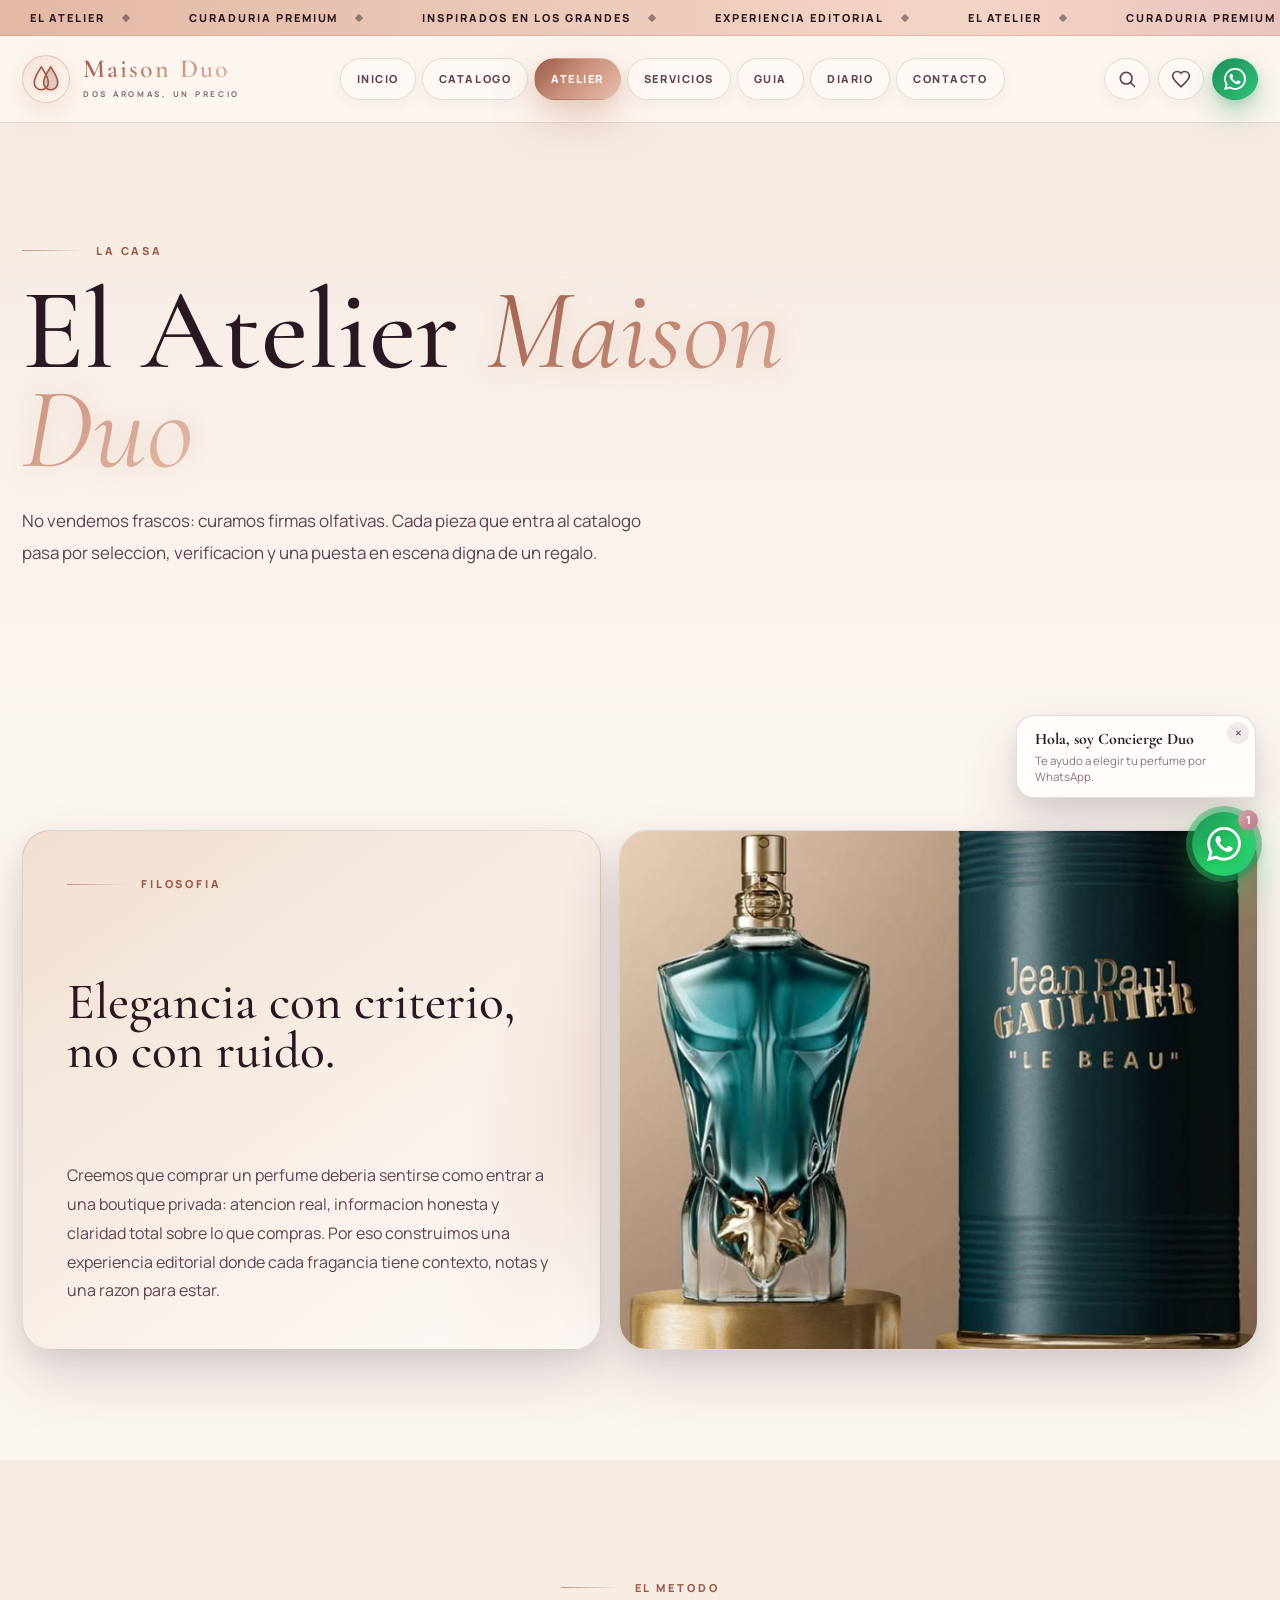
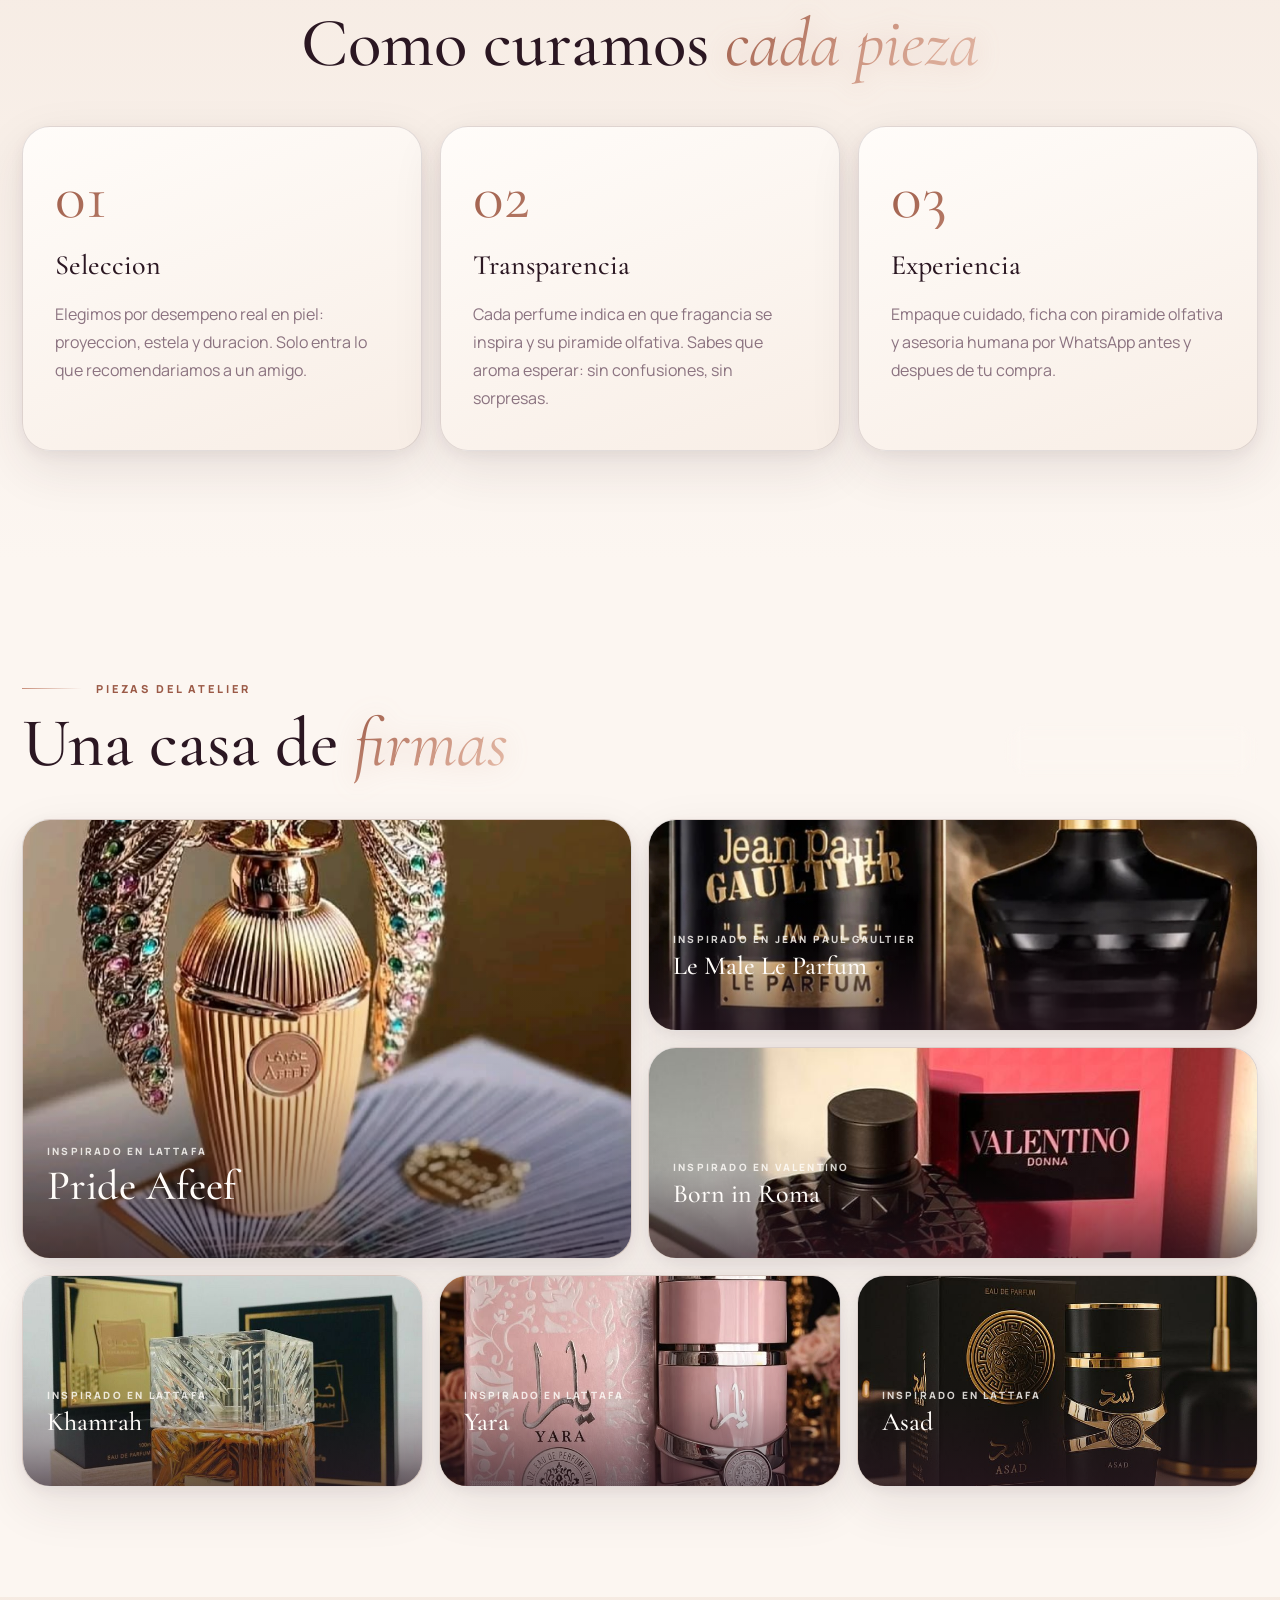
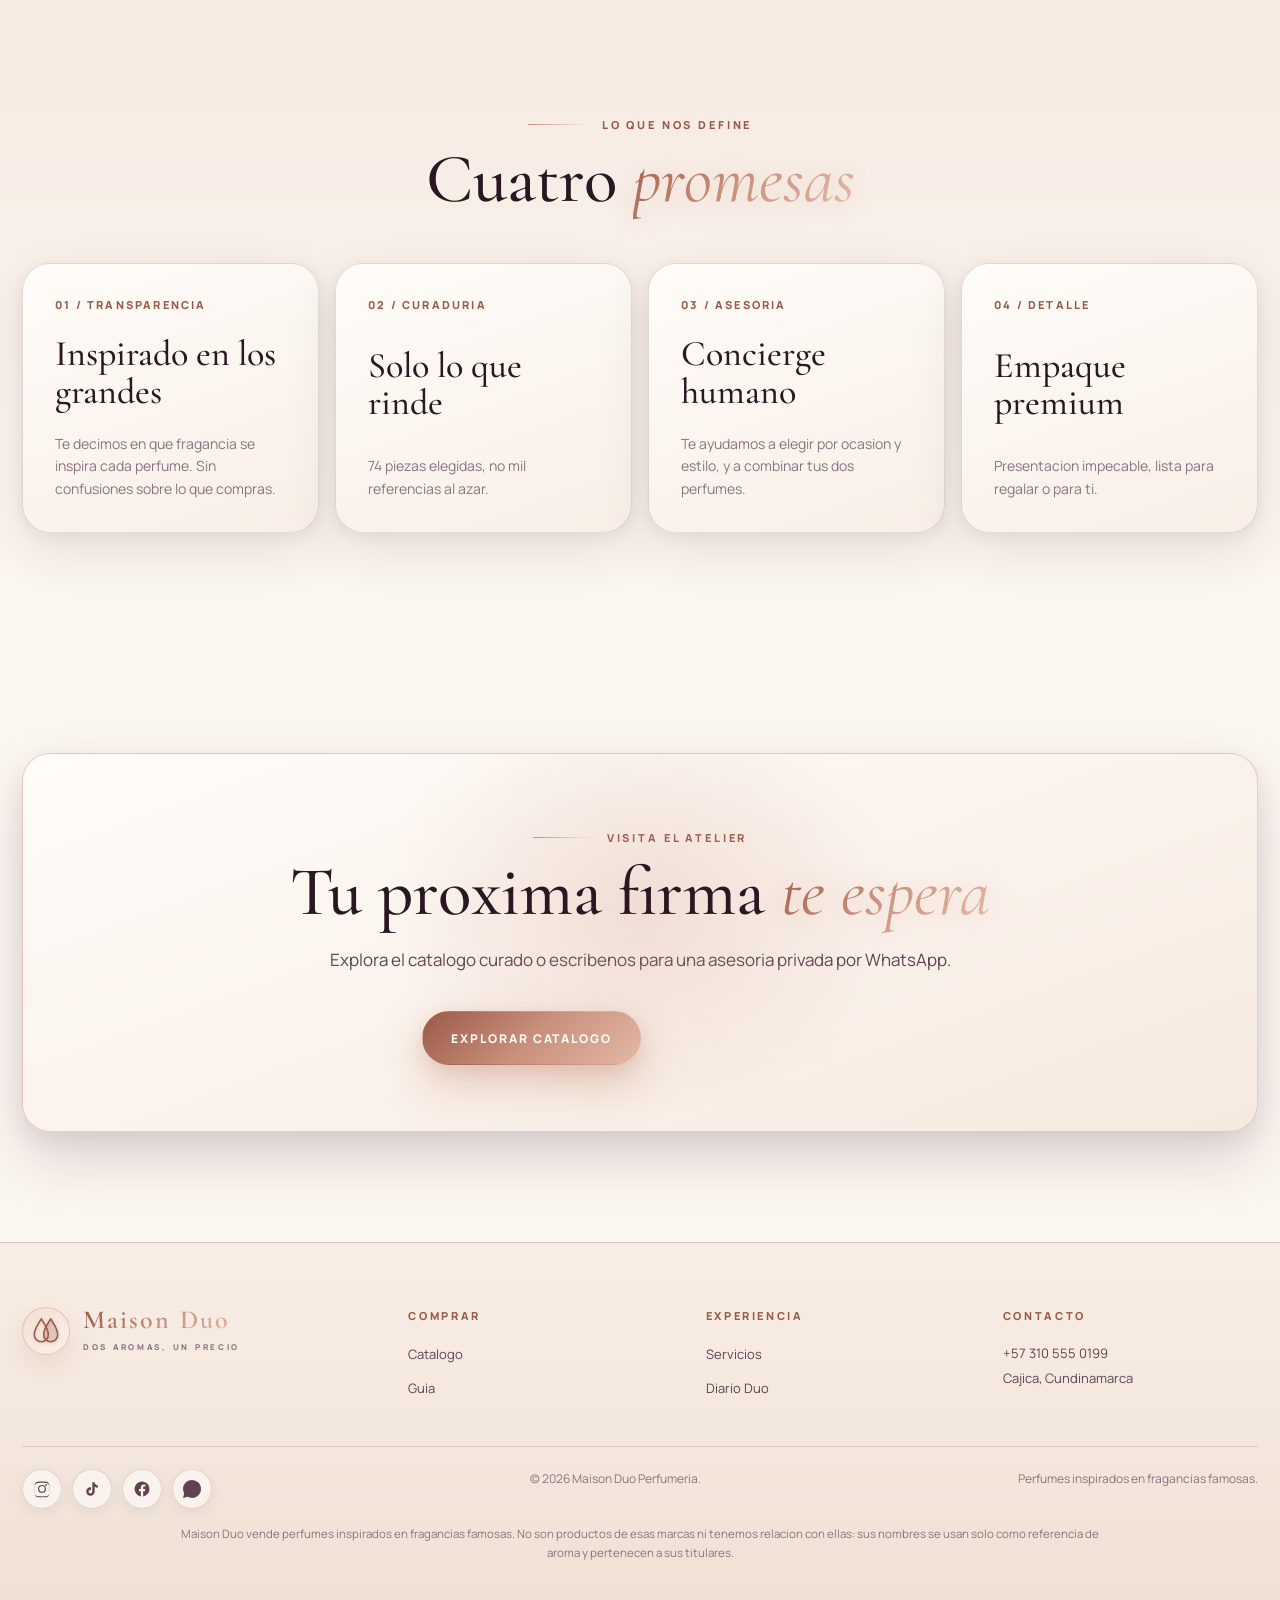
==== commit 2a23bab1: "Sell perfumes as "inspirados en" instead of originals - Every product now reads "Inspirado en <marca" ====
--- a/atelier.html
+++ b/atelier.html
@@ -3,21 +3,21 @@
 <head>
   <meta charset="UTF-8"><meta name="viewport" content="width=device-width, initial-scale=1.0">
   <title>El Atelier | La casa Maison Duo</title>
-  <meta name="description" content="Conoce el Atelier Maison Duo: como seleccionamos, verificamos y presentamos perfumes originales en Colombia, todos a $110.000. Curaduria, autenticidad y experiencia editorial.">
+  <meta name="description" content="Conoce el Atelier Maison Duo: como seleccionamos y presentamos perfumes inspirados en fragancias famosas en Colombia, todos a $110.000. Curaduria, transparencia y experiencia editorial.">
   <meta name="robots" content="index,follow">
   <link rel="canonical" href="https://daniel666674.github.io/imperium-royal/atelier.html">
-  <meta property="og:title" content="El Atelier | Maison Duo"><meta property="og:description" content="Curaduria, autenticidad y presentacion de fragancias originales."><meta property="og:image" content="https://daniel666674.github.io/imperium-royal/images/WhatsApp%20Image%202026-06-13%20at%203.59.09%20PM%20%281%29.jpeg"><meta name="twitter:card" content="summary_large_image">
+  <meta property="og:title" content="El Atelier | Maison Duo"><meta property="og:description" content="Curaduria, transparencia y presentacion de perfumes inspirados en fragancias famosas."><meta property="og:image" content="https://daniel666674.github.io/imperium-royal/images/WhatsApp%20Image%202026-06-13%20at%203.59.09%20PM%20%281%29.jpeg"><meta name="twitter:card" content="summary_large_image">
   <link rel="icon" href="favicon.ico" sizes="32x32">
-  <link rel="preconnect" href="https://fonts.googleapis.com"><link rel="preconnect" href="https://fonts.gstatic.com" crossorigin><link href="https://fonts.googleapis.com/css2?family=Cormorant+Garamond:ital,wght@0,400;0,500;0,600;1,400&family=Manrope:wght@400;500;600;700;800&display=swap" rel="stylesheet"><link rel="stylesheet" href="styles.css?v=15">
+  <link rel="preconnect" href="https://fonts.googleapis.com"><link rel="preconnect" href="https://fonts.gstatic.com" crossorigin><link href="https://fonts.googleapis.com/css2?family=Cormorant+Garamond:ital,wght@0,400;0,500;0,600;1,400&family=Manrope:wght@400;500;600;700;800&display=swap" rel="stylesheet"><link rel="stylesheet" href="styles.css?v=16">
 </head>
 <body>
-<a class="skip-link" href="#main">Saltar al contenido</a><div class="ticker"><div class="ticker-track"><span>El Atelier</span><span>Curaduria premium</span><span>Producto 100% original</span><span>Experiencia editorial</span><span>El Atelier</span><span>Curaduria premium</span><span>Producto 100% original</span><span>Experiencia editorial</span></div></div>
+<a class="skip-link" href="#main">Saltar al contenido</a><div class="ticker"><div class="ticker-track"><span>El Atelier</span><span>Curaduria premium</span><span>Inspirados en los grandes</span><span>Experiencia editorial</span><span>El Atelier</span><span>Curaduria premium</span><span>Inspirados en los grandes</span><span>Experiencia editorial</span></div></div>
 <header class="site-header"><div class="shell nav-inner"><a class="brand" href="index.html"><span class="brand-mark" aria-hidden="true"><svg viewBox="0 0 64 64" fill="none"><path d="M22 6C26 14 37 26 37 40A15 15 0 0 1 7 40C7 26 18 14 22 6Z" stroke="currentColor" stroke-width="3.4" stroke-linejoin="round"/><path d="M42 6C46 14 57 26 57 40A15 15 0 0 1 27 40C27 26 38 14 42 6Z" fill="currentColor" fill-opacity=".2" stroke="currentColor" stroke-width="3.4" stroke-linejoin="round"/></svg></span><span><strong>Maison Duo</strong><small>Dos aromas, un precio</small></span></a><nav class="nav-links"><a class="nav-link" href="index.html">Inicio</a><a class="nav-link" href="catalogo.html">Catalogo</a><a class="nav-link active" href="atelier.html">Atelier</a><a class="nav-link" href="servicios.html">Servicios</a><a class="nav-link" href="guia.html">Guia</a><a class="nav-link" href="blog.html">Diario</a><a class="nav-link" href="contacto.html">Contacto</a></nav><div class="nav-actions"><button class="icon-btn menu-toggle" aria-label="Abrir menu">Menu</button><a class="nav-link wa-btn" href="https://wa.me/573105550199?text=Hola%20Maison%20Duo%2C%20quiero%20conocer%20el%20atelier" target="_blank" rel="noopener" aria-label="WhatsApp"><svg viewBox="0 0 32 32" fill="currentColor" aria-hidden="true"><path d="M16.003.064C7.17.064.008 7.226.008 16.062a15.94 15.94 0 0 0 2.137 7.992L0 32.064l8.2-2.148a15.98 15.98 0 0 0 7.803 1.992h.007c8.83 0 15.99-7.162 15.99-15.998 0-4.28-1.663-8.302-4.682-11.322A15.89 15.89 0 0 0 16.003.064zM23.31 19.28c-.4-.2-2.37-1.17-2.74-1.3-.37-.13-.64-.2-.9.2-.27.4-1.03 1.3-1.27 1.57-.23.27-.47.3-.87.1-.4-.2-1.69-.62-3.22-1.98-1.19-1.06-1.99-2.37-2.22-2.77-.23-.4-.02-.62.18-.82.18-.18.4-.47.6-.7.2-.23.27-.4.4-.67.13-.27.07-.5-.03-.7-.1-.2-.9-2.17-1.23-2.97-.33-.78-.66-.67-.9-.69-.23-.01-.5-.01-.77-.01-.27 0-.7.1-1.07.5-.37.4-1.4 1.37-1.4 3.34 0 1.97 1.43 3.87 1.63 4.13.2.27 2.82 4.31 6.83 6.04.95.41 1.7.66 2.28.84.96.31 1.83.26 2.52.16.77-.12 2.37-.97 2.7-1.9.33-.93.33-1.73.23-1.9-.1-.17-.37-.27-.77-.47z"/></svg></a></div></div></header>
 <main id="main">
   <section class="section alt"><div class="shell section-head reveal"><div><span class="eyebrow">La casa</span><h1>El Atelier <em>Maison Duo</em></h1><p class="lead">No vendemos frascos: curamos firmas olfativas. Cada pieza que entra al catalogo pasa por seleccion, verificacion y una puesta en escena digna de un regalo.</p></div></div></section>
 
   <section class="section"><div class="shell split reveal">
-    <article class="panel" data-tone="copper"><span class="eyebrow">Filosofia</span><h3>Elegancia con criterio, no con ruido.</h3><p>Creemos que comprar un perfume deberia sentirse como entrar a una boutique privada: atencion real, informacion honesta y producto autentico. Por eso construimos una experiencia editorial donde cada fragancia tiene contexto, notas y una razon para estar.</p></article>
+    <article class="panel" data-tone="copper"><span class="eyebrow">Filosofia</span><h3>Elegancia con criterio, no con ruido.</h3><p>Creemos que comprar un perfume deberia sentirse como entrar a una boutique privada: atencion real, informacion honesta y claridad total sobre lo que compras. Por eso construimos una experiencia editorial donde cada fragancia tiene contexto, notas y una razon para estar.</p></article>
     <figure class="article-hero" style="margin:0"><img src="images/WhatsApp%20Image%202026-06-13%20at%203.59.09%20PM%20%281%29.jpeg" alt="Jean Paul Gaultier Le Beau presentado en el atelier" loading="lazy" decoding="async"></figure>
   </div></section>
 
@@ -25,7 +25,7 @@
     <div class="head-center reveal"><span class="eyebrow">El metodo</span><h2>Como curamos <em>cada pieza</em></h2></div>
     <div class="steps reveal">
       <article class="step"><div class="num">01</div><h3>Seleccion</h3><p>Elegimos por desempeno real en piel: proyeccion, estela y duracion. Solo entra lo que recomendariamos a un amigo.</p></article>
-      <article class="step"><div class="num">02</div><h3>Verificacion</h3><p>Confirmamos lote, batch y procedencia. Producto 100% original: sin imitaciones, sin sorpresas.</p></article>
+      <article class="step"><div class="num">02</div><h3>Transparencia</h3><p>Cada perfume indica en que fragancia se inspira y su piramide olfativa. Sabes que aroma esperar: sin confusiones, sin sorpresas.</p></article>
       <article class="step"><div class="num">03</div><h3>Experiencia</h3><p>Empaque cuidado, ficha con piramide olfativa y asesoria humana por WhatsApp antes y despues de tu compra.</p></article>
     </div>
   </div></section>
@@ -33,19 +33,19 @@
   <section class="section"><div class="shell">
     <div class="section-head reveal"><div><span class="eyebrow">Piezas del atelier</span><h2>Una casa de <em>firmas</em></h2></div><a class="pill-btn secondary" href="catalogo.html">Ver catalogo completo</a></div>
     <div class="showcase reveal">
-      <a class="show-tile feat" href="catalogo.html?cat=mujer" data-open="63"><img src="images/WhatsApp%20Image%202026-06-13%20at%203.59.09%20PM%20%282%29.jpeg" alt="Lattafa Pride Afeef" loading="lazy" decoding="async"><div class="cap"><small>Lattafa</small><b>Pride Afeef</b><em>Ver detalle &rarr;</em></div></a>
-      <a class="show-tile wide" href="catalogo.html?cat=hombre" data-open="71"><img src="images/WhatsApp%20Image%202026-06-13%20at%203.59.11%20PM.jpeg" alt="Jean Paul Gaultier Le Male Le Parfum" loading="lazy" decoding="async"><div class="cap"><small>Jean Paul Gaultier</small><b>Le Male Le Parfum</b><em>Ver detalle &rarr;</em></div></a>
-      <a class="show-tile wide" href="catalogo.html?cat=hombre" data-open="60"><img src="images/WhatsApp%20Image%202026-06-13%20at%203.58.45%20PM.jpeg" alt="Valentino Born in Roma" loading="lazy" decoding="async"><div class="cap"><small>Valentino</small><b>Born in Roma</b><em>Ver detalle &rarr;</em></div></a>
-      <a class="show-tile std" href="catalogo.html?cat=unisex" data-open="67"><img src="images/WhatsApp%20Image%202026-06-13%20at%203.59.10%20PM%20%281%29.jpeg" alt="Lattafa Khamrah" loading="lazy" decoding="async"><div class="cap"><small>Lattafa</small><b>Khamrah</b><em>Ver detalle &rarr;</em></div></a>
-      <a class="show-tile std" href="catalogo.html?cat=mujer" data-open="61"><img src="images/WhatsApp%20Image%202026-06-13%20at%203.59.08%20PM.jpeg" alt="Lattafa Yara" loading="lazy" decoding="async"><div class="cap"><small>Lattafa</small><b>Yara</b><em>Ver detalle &rarr;</em></div></a>
-      <a class="show-tile std" href="catalogo.html?cat=unisex" data-open="69"><img src="images/WhatsApp%20Image%202026-06-13%20at%203.59.10%20PM%20%283%29.jpeg" alt="Lattafa Asad" loading="lazy" decoding="async"><div class="cap"><small>Lattafa</small><b>Asad</b><em>Ver detalle &rarr;</em></div></a>
+      <a class="show-tile feat" href="catalogo.html?cat=mujer" data-open="63"><img src="images/WhatsApp%20Image%202026-06-13%20at%203.59.09%20PM%20%282%29.jpeg" alt="Perfume inspirado en Lattafa Pride Afeef" loading="lazy" decoding="async"><div class="cap"><small>Inspirado en Lattafa</small><b>Pride Afeef</b><em>Ver detalle &rarr;</em></div></a>
+      <a class="show-tile wide" href="catalogo.html?cat=hombre" data-open="71"><img src="images/WhatsApp%20Image%202026-06-13%20at%203.59.11%20PM.jpeg" alt="Perfume inspirado en Jean Paul Gaultier Le Male Le Parfum" loading="lazy" decoding="async"><div class="cap"><small>Inspirado en Jean Paul Gaultier</small><b>Le Male Le Parfum</b><em>Ver detalle &rarr;</em></div></a>
+      <a class="show-tile wide" href="catalogo.html?cat=hombre" data-open="60"><img src="images/WhatsApp%20Image%202026-06-13%20at%203.58.45%20PM.jpeg" alt="Perfume inspirado en Valentino Born in Roma" loading="lazy" decoding="async"><div class="cap"><small>Inspirado en Valentino</small><b>Born in Roma</b><em>Ver detalle &rarr;</em></div></a>
+      <a class="show-tile std" href="catalogo.html?cat=unisex" data-open="67"><img src="images/WhatsApp%20Image%202026-06-13%20at%203.59.10%20PM%20%281%29.jpeg" alt="Perfume inspirado en Lattafa Khamrah" loading="lazy" decoding="async"><div class="cap"><small>Inspirado en Lattafa</small><b>Khamrah</b><em>Ver detalle &rarr;</em></div></a>
+      <a class="show-tile std" href="catalogo.html?cat=mujer" data-open="61"><img src="images/WhatsApp%20Image%202026-06-13%20at%203.59.08%20PM.jpeg" alt="Perfume inspirado en Lattafa Yara" loading="lazy" decoding="async"><div class="cap"><small>Inspirado en Lattafa</small><b>Yara</b><em>Ver detalle &rarr;</em></div></a>
+      <a class="show-tile std" href="catalogo.html?cat=unisex" data-open="69"><img src="images/WhatsApp%20Image%202026-06-13%20at%203.59.10%20PM%20%283%29.jpeg" alt="Perfume inspirado en Lattafa Asad" loading="lazy" decoding="async"><div class="cap"><small>Inspirado en Lattafa</small><b>Asad</b><em>Ver detalle &rarr;</em></div></a>
     </div>
   </div></section>
 
   <section class="section alt"><div class="shell">
     <div class="head-center reveal"><span class="eyebrow">Lo que nos define</span><h2>Cuatro <em>promesas</em></h2></div>
     <div class="grid-four reveal">
-      <article class="feature-tile"><span>01 / Autenticidad</span><b>100% original</b><p>Verificamos cada referencia. Si no es legitimo, no se vende.</p></article>
+      <article class="feature-tile"><span>01 / Transparencia</span><b>Inspirado en los grandes</b><p>Te decimos en que fragancia se inspira cada perfume. Sin confusiones sobre lo que compras.</p></article>
       <article class="feature-tile"><span>02 / Curaduria</span><b>Solo lo que rinde</b><p>74 piezas elegidas, no mil referencias al azar.</p></article>
       <article class="feature-tile"><span>03 / Asesoria</span><b>Concierge humano</b><p>Te ayudamos a elegir por ocasion y estilo, y a combinar tus dos perfumes.</p></article>
       <article class="feature-tile"><span>04 / Detalle</span><b>Empaque premium</b><p>Presentacion impecable, lista para regalar o para ti.</p></article>
@@ -54,8 +54,8 @@
 
   <section class="section"><div class="shell reveal"><div class="cta-band"><span class="eyebrow" style="justify-content:center">Visita el atelier</span><h2>Tu proxima firma <em>te espera</em></h2><p class="lead" style="margin:18px auto 0">Explora el catalogo curado o escribenos para una asesoria privada por WhatsApp.</p><div class="cta-row"><a class="pill-btn primary" href="catalogo.html">Explorar catalogo</a><a class="pill-btn secondary" href="contacto.html">Asesoria privada</a></div></div></div></section>
 </main>
-<footer><div class="shell footer-grid"><div><a class="brand" href="index.html"><span class="brand-mark" aria-hidden="true"><svg viewBox="0 0 64 64" fill="none"><path d="M22 6C26 14 37 26 37 40A15 15 0 0 1 7 40C7 26 18 14 22 6Z" stroke="currentColor" stroke-width="3.4" stroke-linejoin="round"/><path d="M42 6C46 14 57 26 57 40A15 15 0 0 1 27 40C27 26 38 14 42 6Z" fill="currentColor" fill-opacity=".2" stroke="currentColor" stroke-width="3.4" stroke-linejoin="round"/></svg></span><span><strong>Maison Duo</strong><small>Dos aromas, un precio</small></span></a></div><div><h4>Comprar</h4><ul><li><a href="catalogo.html">Catalogo</a></li><li><a href="guia.html">Guia</a></li></ul></div><div><h4>Experiencia</h4><ul><li><a href="servicios.html">Servicios</a></li><li><a href="blog.html">Diario Duo</a></li></ul></div><div><h4>Contacto</h4><p>+57 310 555 0199<br>Cajica, Cundinamarca</p></div></div><div class="shell footer-bottom"><span>© 2026 Maison Duo Perfumeria.</span><span>Producto original garantizado.</span></div></footer>
+<footer><div class="shell footer-grid"><div><a class="brand" href="index.html"><span class="brand-mark" aria-hidden="true"><svg viewBox="0 0 64 64" fill="none"><path d="M22 6C26 14 37 26 37 40A15 15 0 0 1 7 40C7 26 18 14 22 6Z" stroke="currentColor" stroke-width="3.4" stroke-linejoin="round"/><path d="M42 6C46 14 57 26 57 40A15 15 0 0 1 27 40C27 26 38 14 42 6Z" fill="currentColor" fill-opacity=".2" stroke="currentColor" stroke-width="3.4" stroke-linejoin="round"/></svg></span><span><strong>Maison Duo</strong><small>Dos aromas, un precio</small></span></a></div><div><h4>Comprar</h4><ul><li><a href="catalogo.html">Catalogo</a></li><li><a href="guia.html">Guia</a></li></ul></div><div><h4>Experiencia</h4><ul><li><a href="servicios.html">Servicios</a></li><li><a href="blog.html">Diario Duo</a></li></ul></div><div><h4>Contacto</h4><p>+57 310 555 0199<br>Cajica, Cundinamarca</p></div></div><div class="shell footer-bottom"><span>© 2026 Maison Duo Perfumeria.</span><span>Perfumes inspirados en fragancias famosas.</span></div></footer>
 <a class="floating-wa" href="https://wa.me/573105550199" target="_blank" rel="noopener" aria-label="WhatsApp"><svg viewBox="0 0 32 32" fill="currentColor" aria-hidden="true"><path d="M16.003.064C7.17.064.008 7.226.008 16.062a15.94 15.94 0 0 0 2.137 7.992L0 32.064l8.2-2.148a15.98 15.98 0 0 0 7.803 1.992h.007c8.83 0 15.99-7.162 15.99-15.998 0-4.28-1.663-8.302-4.682-11.322A15.89 15.89 0 0 0 16.003.064zM23.31 19.28c-.4-.2-2.37-1.17-2.74-1.3-.37-.13-.64-.2-.9.2-.27.4-1.03 1.3-1.27 1.57-.23.27-.47.3-.87.1-.4-.2-1.69-.62-3.22-1.98-1.19-1.06-1.99-2.37-2.22-2.77-.23-.4-.02-.62.18-.82.18-.18.4-.47.6-.7.2-.23.27-.4.4-.67.13-.27.07-.5-.03-.7-.1-.2-.9-2.17-1.23-2.97-.33-.78-.66-.67-.9-.69-.23-.01-.5-.01-.77-.01-.27 0-.7.1-1.07.5-.37.4-1.4 1.37-1.4 3.34 0 1.97 1.43 3.87 1.63 4.13.2.27 2.82 4.31 6.83 6.04.95.41 1.7.66 2.28.84.96.31 1.83.26 2.52.16.77-.12 2.37-.97 2.7-1.9.33-.93.33-1.73.23-1.9-.1-.17-.37-.27-.77-.47z"/></svg></a>
-<script src="site.js?v=15"></script>
+<script src="site.js?v=16"></script>
 </body>
 </html>
--- a/styles.css
+++ b/styles.css
@@ -754,6 +754,12 @@
   .m-actions .combo-btn,.m-actions .wa-cta{flex:none;width:100%}
 }
 
+.brand-disclaimer{max-width:920px;margin-top:16px;padding:0 0 30px;color:var(--muted);font-size:11.5px;line-height:1.6;text-align:center}
+/* "Inspirado en <marca>" is long: let it wrap like normal text and keep the dot on the first line */
+.product-brand{display:inline-block;line-height:1.5}
+.product-brand::before{display:inline-block;flex:none;vertical-align:middle;margin-right:8px;position:relative;top:-1px}
+@media (max-width:740px){.product-brand{font-size:10px;letter-spacing:.14em}}
+
 /* Primary buttons on the dark combo surfaces: light rose-gold fill + plum text so the label stays readable */
 .combo-banner .pill-btn.primary,.combo-tray .pill-btn.primary{background:linear-gradient(135deg,#f3d5c6,#e3b8a5 55%,#f3d5c6);color:#2b1722;animation:none;box-shadow:0 14px 32px rgba(0,0,0,.3)}
 .combo-banner .pill-btn.primary:hover,.combo-tray .pill-btn.primary:hover{color:#2b1722;box-shadow:0 20px 40px rgba(0,0,0,.4)}
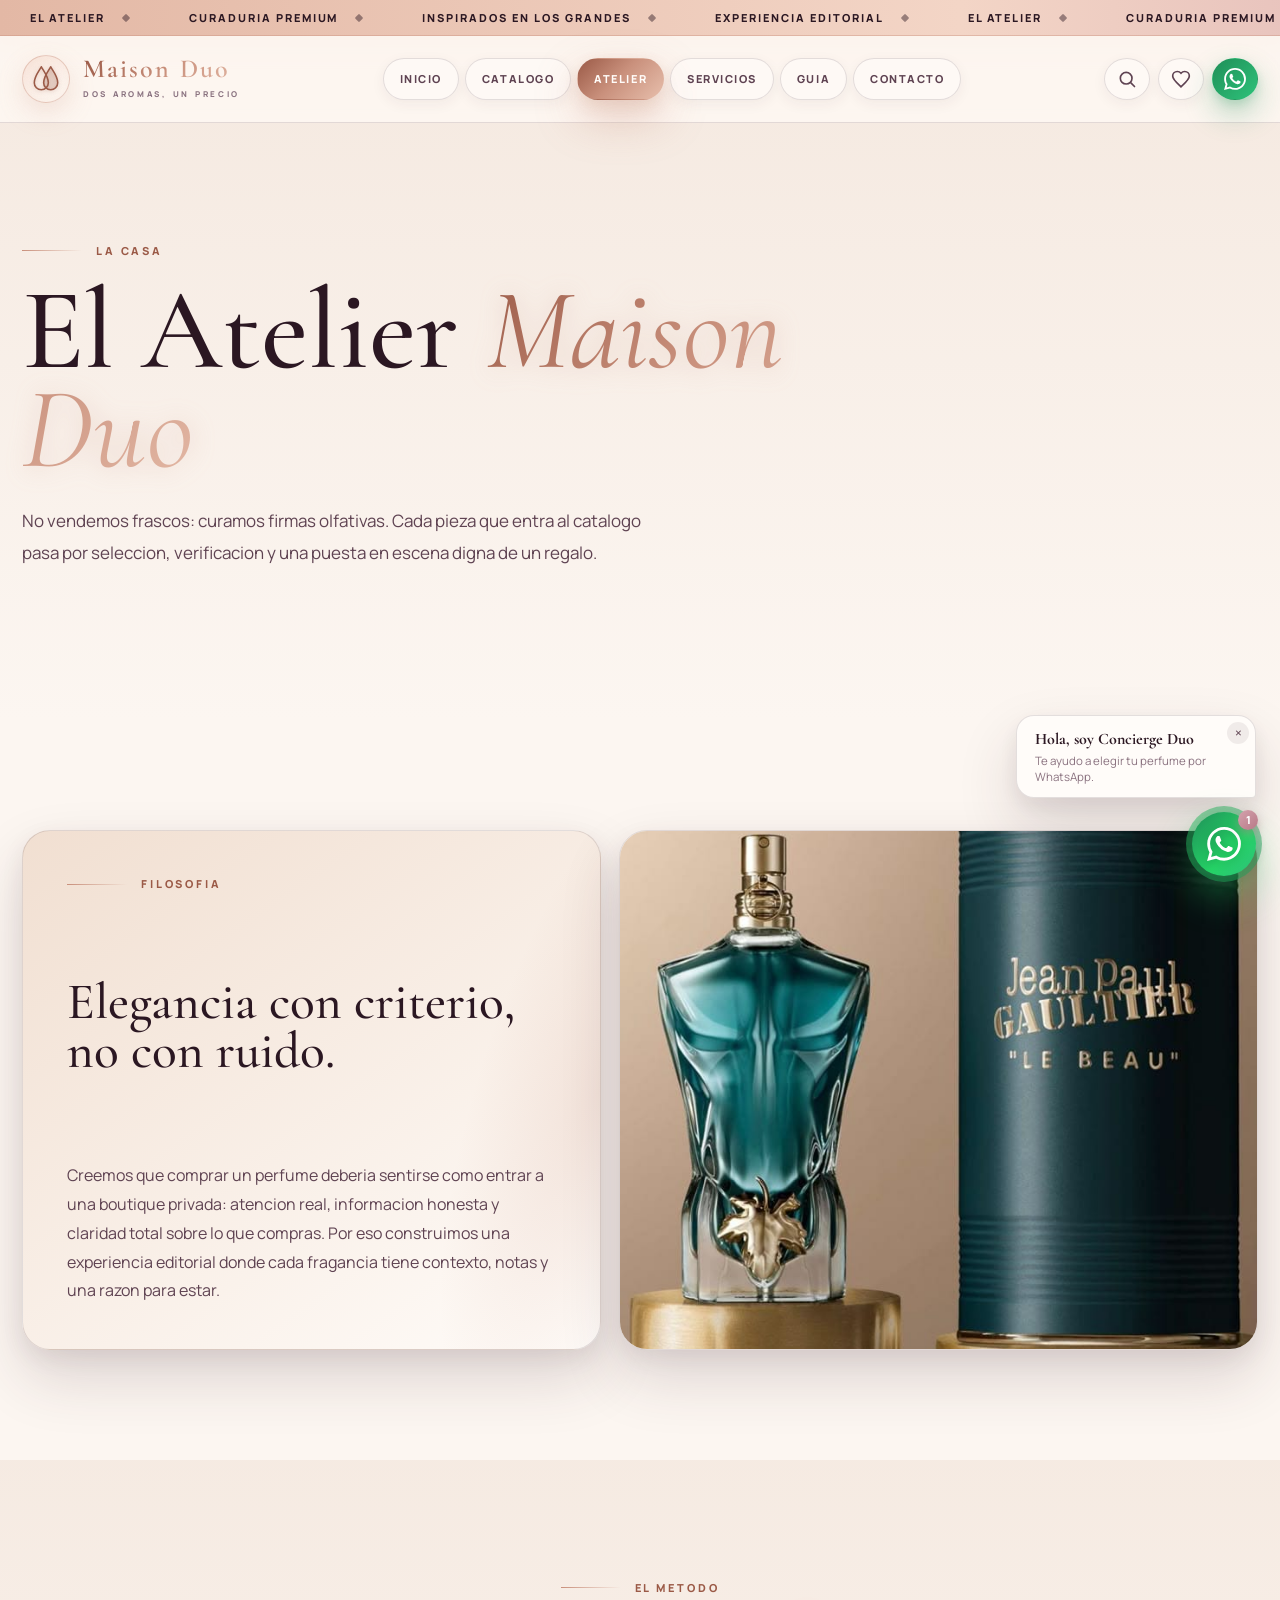
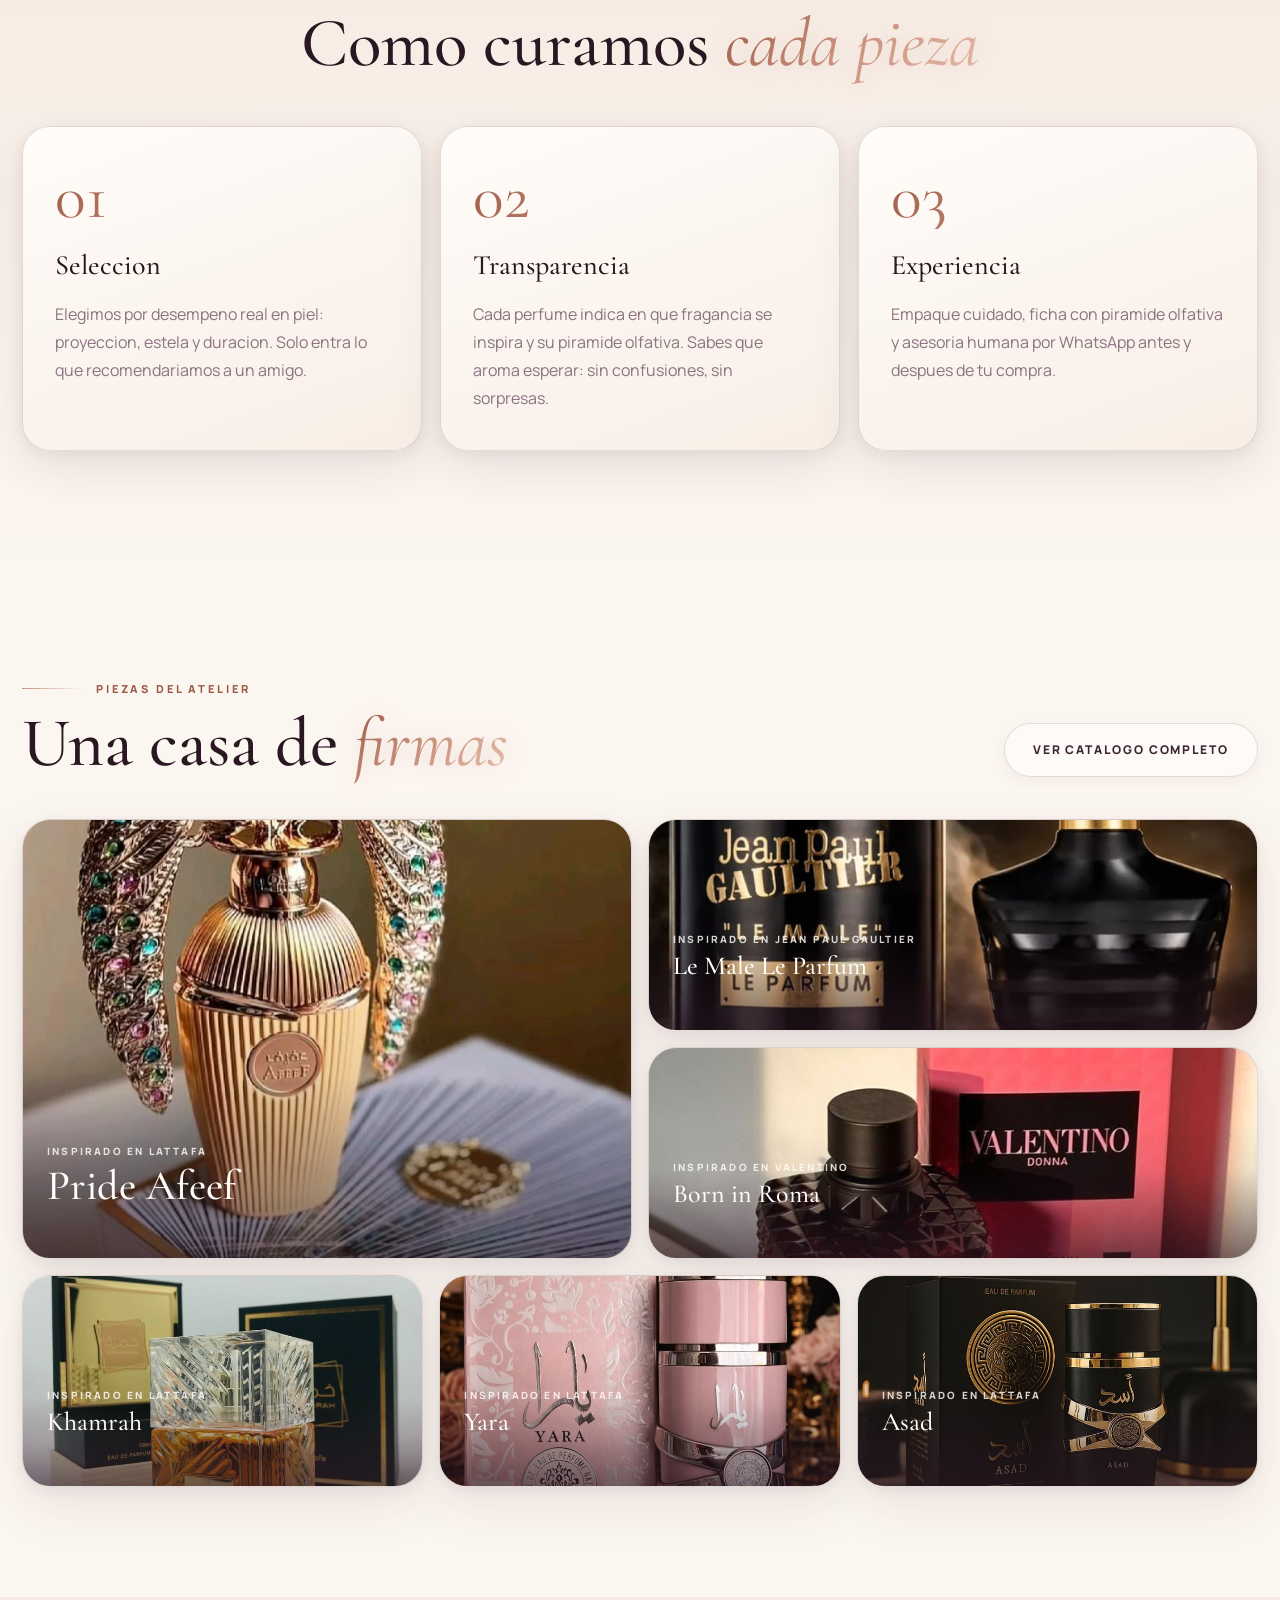
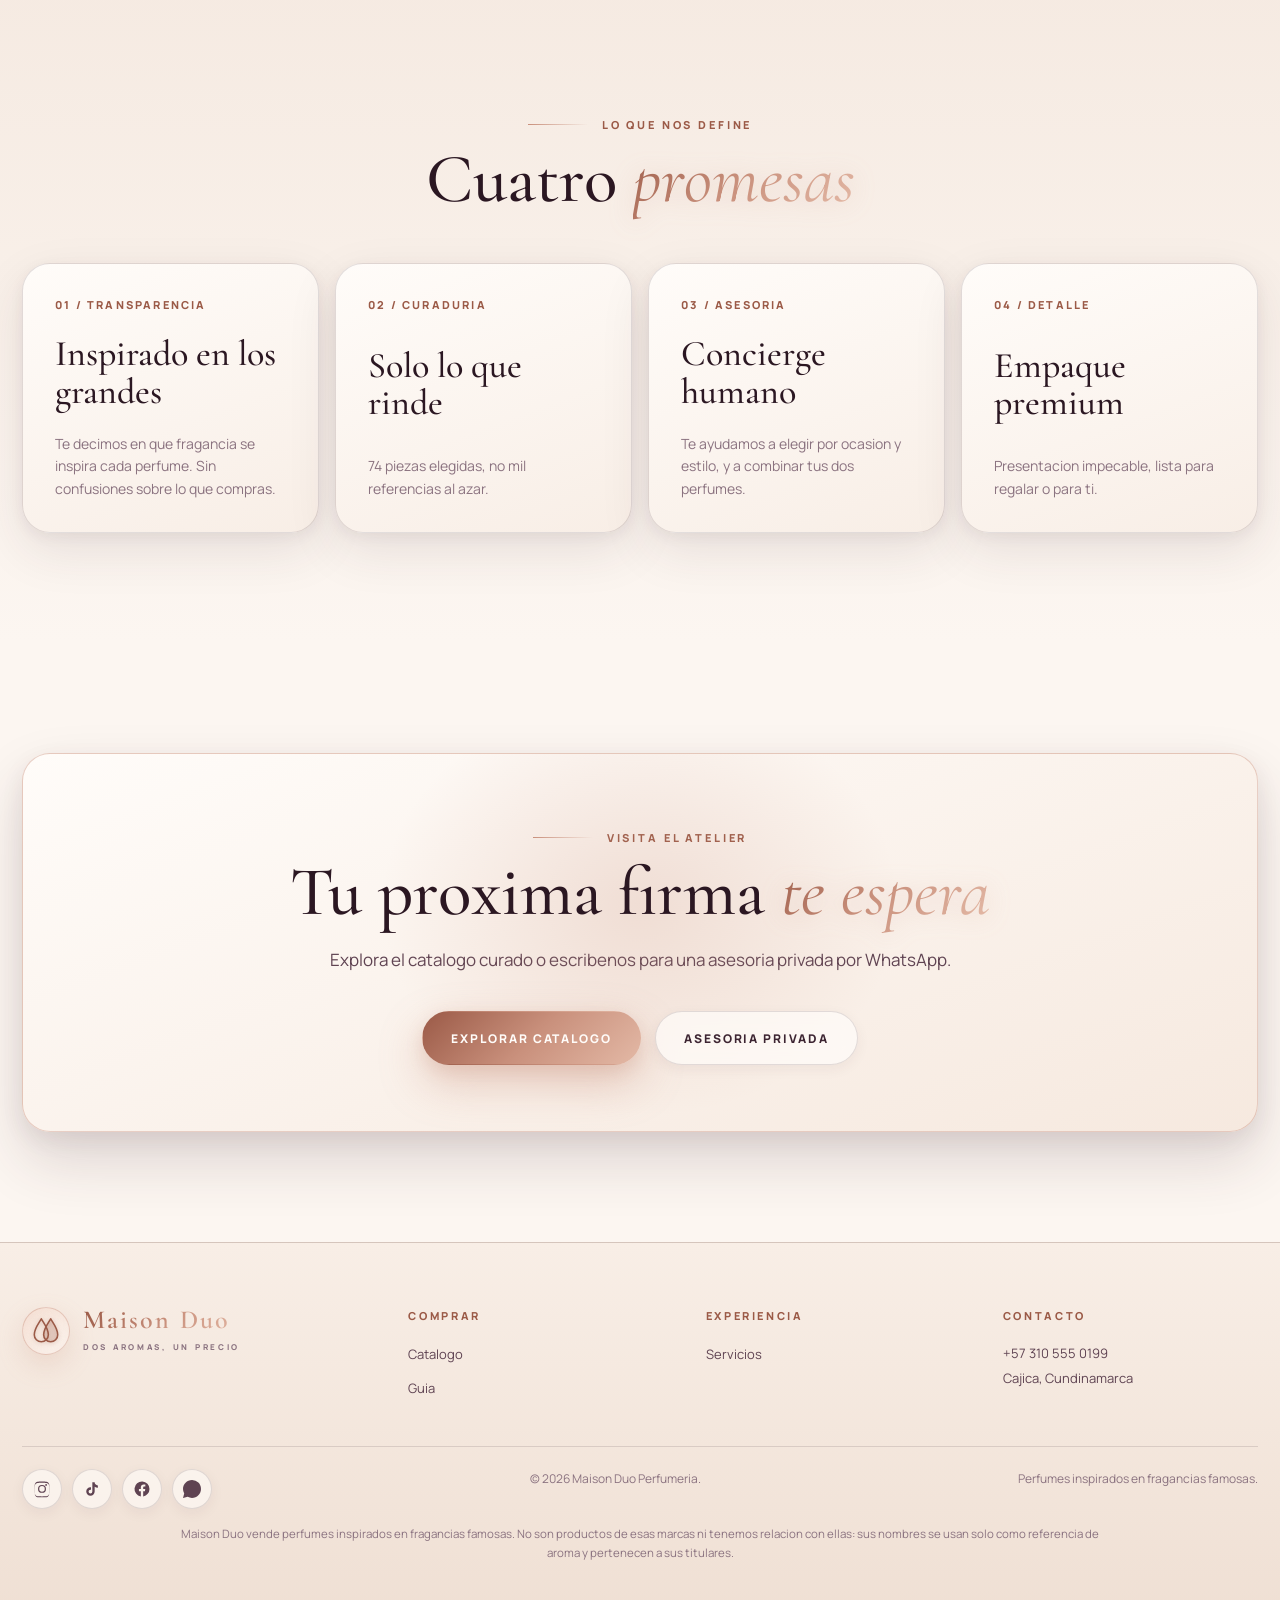
==== commit 4b8fbbac: "Home: combo promo first, hide blog, remove reviews - The combo banner replaces the old hero and is n" ====
--- a/atelier.html
+++ b/atelier.html
@@ -8,11 +8,11 @@
   <link rel="canonical" href="https://daniel666674.github.io/imperium-royal/atelier.html">
   <meta property="og:title" content="El Atelier | Maison Duo"><meta property="og:description" content="Curaduria, transparencia y presentacion de perfumes inspirados en fragancias famosas."><meta property="og:image" content="https://daniel666674.github.io/imperium-royal/images/WhatsApp%20Image%202026-06-13%20at%203.59.09%20PM%20%281%29.jpeg"><meta name="twitter:card" content="summary_large_image">
   <link rel="icon" href="favicon.ico" sizes="32x32">
-  <link rel="preconnect" href="https://fonts.googleapis.com"><link rel="preconnect" href="https://fonts.gstatic.com" crossorigin><link href="https://fonts.googleapis.com/css2?family=Cormorant+Garamond:ital,wght@0,400;0,500;0,600;1,400&family=Manrope:wght@400;500;600;700;800&display=swap" rel="stylesheet"><link rel="stylesheet" href="styles.css?v=16">
+  <link rel="preconnect" href="https://fonts.googleapis.com"><link rel="preconnect" href="https://fonts.gstatic.com" crossorigin><link href="https://fonts.googleapis.com/css2?family=Cormorant+Garamond:ital,wght@0,400;0,500;0,600;1,400&family=Manrope:wght@400;500;600;700;800&display=swap" rel="stylesheet"><link rel="stylesheet" href="styles.css?v=17">
 </head>
 <body>
 <a class="skip-link" href="#main">Saltar al contenido</a><div class="ticker"><div class="ticker-track"><span>El Atelier</span><span>Curaduria premium</span><span>Inspirados en los grandes</span><span>Experiencia editorial</span><span>El Atelier</span><span>Curaduria premium</span><span>Inspirados en los grandes</span><span>Experiencia editorial</span></div></div>
-<header class="site-header"><div class="shell nav-inner"><a class="brand" href="index.html"><span class="brand-mark" aria-hidden="true"><svg viewBox="0 0 64 64" fill="none"><path d="M22 6C26 14 37 26 37 40A15 15 0 0 1 7 40C7 26 18 14 22 6Z" stroke="currentColor" stroke-width="3.4" stroke-linejoin="round"/><path d="M42 6C46 14 57 26 57 40A15 15 0 0 1 27 40C27 26 38 14 42 6Z" fill="currentColor" fill-opacity=".2" stroke="currentColor" stroke-width="3.4" stroke-linejoin="round"/></svg></span><span><strong>Maison Duo</strong><small>Dos aromas, un precio</small></span></a><nav class="nav-links"><a class="nav-link" href="index.html">Inicio</a><a class="nav-link" href="catalogo.html">Catalogo</a><a class="nav-link active" href="atelier.html">Atelier</a><a class="nav-link" href="servicios.html">Servicios</a><a class="nav-link" href="guia.html">Guia</a><a class="nav-link" href="blog.html">Diario</a><a class="nav-link" href="contacto.html">Contacto</a></nav><div class="nav-actions"><button class="icon-btn menu-toggle" aria-label="Abrir menu">Menu</button><a class="nav-link wa-btn" href="https://wa.me/573105550199?text=Hola%20Maison%20Duo%2C%20quiero%20conocer%20el%20atelier" target="_blank" rel="noopener" aria-label="WhatsApp"><svg viewBox="0 0 32 32" fill="currentColor" aria-hidden="true"><path d="M16.003.064C7.17.064.008 7.226.008 16.062a15.94 15.94 0 0 0 2.137 7.992L0 32.064l8.2-2.148a15.98 15.98 0 0 0 7.803 1.992h.007c8.83 0 15.99-7.162 15.99-15.998 0-4.28-1.663-8.302-4.682-11.322A15.89 15.89 0 0 0 16.003.064zM23.31 19.28c-.4-.2-2.37-1.17-2.74-1.3-.37-.13-.64-.2-.9.2-.27.4-1.03 1.3-1.27 1.57-.23.27-.47.3-.87.1-.4-.2-1.69-.62-3.22-1.98-1.19-1.06-1.99-2.37-2.22-2.77-.23-.4-.02-.62.18-.82.18-.18.4-.47.6-.7.2-.23.27-.4.4-.67.13-.27.07-.5-.03-.7-.1-.2-.9-2.17-1.23-2.97-.33-.78-.66-.67-.9-.69-.23-.01-.5-.01-.77-.01-.27 0-.7.1-1.07.5-.37.4-1.4 1.37-1.4 3.34 0 1.97 1.43 3.87 1.63 4.13.2.27 2.82 4.31 6.83 6.04.95.41 1.7.66 2.28.84.96.31 1.83.26 2.52.16.77-.12 2.37-.97 2.7-1.9.33-.93.33-1.73.23-1.9-.1-.17-.37-.27-.77-.47z"/></svg></a></div></div></header>
+<header class="site-header"><div class="shell nav-inner"><a class="brand" href="index.html"><span class="brand-mark" aria-hidden="true"><svg viewBox="0 0 64 64" fill="none"><path d="M22 6C26 14 37 26 37 40A15 15 0 0 1 7 40C7 26 18 14 22 6Z" stroke="currentColor" stroke-width="3.4" stroke-linejoin="round"/><path d="M42 6C46 14 57 26 57 40A15 15 0 0 1 27 40C27 26 38 14 42 6Z" fill="currentColor" fill-opacity=".2" stroke="currentColor" stroke-width="3.4" stroke-linejoin="round"/></svg></span><span><strong>Maison Duo</strong><small>Dos aromas, un precio</small></span></a><nav class="nav-links"><a class="nav-link" href="index.html">Inicio</a><a class="nav-link" href="catalogo.html">Catalogo</a><a class="nav-link active" href="atelier.html">Atelier</a><a class="nav-link" href="servicios.html">Servicios</a><a class="nav-link" href="guia.html">Guia</a><a class="nav-link" href="contacto.html">Contacto</a></nav><div class="nav-actions"><button class="icon-btn menu-toggle" aria-label="Abrir menu">Menu</button><a class="nav-link wa-btn" href="https://wa.me/573105550199?text=Hola%20Maison%20Duo%2C%20quiero%20conocer%20el%20atelier" target="_blank" rel="noopener" aria-label="WhatsApp"><svg viewBox="0 0 32 32" fill="currentColor" aria-hidden="true"><path d="M16.003.064C7.17.064.008 7.226.008 16.062a15.94 15.94 0 0 0 2.137 7.992L0 32.064l8.2-2.148a15.98 15.98 0 0 0 7.803 1.992h.007c8.83 0 15.99-7.162 15.99-15.998 0-4.28-1.663-8.302-4.682-11.322A15.89 15.89 0 0 0 16.003.064zM23.31 19.28c-.4-.2-2.37-1.17-2.74-1.3-.37-.13-.64-.2-.9.2-.27.4-1.03 1.3-1.27 1.57-.23.27-.47.3-.87.1-.4-.2-1.69-.62-3.22-1.98-1.19-1.06-1.99-2.37-2.22-2.77-.23-.4-.02-.62.18-.82.18-.18.4-.47.6-.7.2-.23.27-.4.4-.67.13-.27.07-.5-.03-.7-.1-.2-.9-2.17-1.23-2.97-.33-.78-.66-.67-.9-.69-.23-.01-.5-.01-.77-.01-.27 0-.7.1-1.07.5-.37.4-1.4 1.37-1.4 3.34 0 1.97 1.43 3.87 1.63 4.13.2.27 2.82 4.31 6.83 6.04.95.41 1.7.66 2.28.84.96.31 1.83.26 2.52.16.77-.12 2.37-.97 2.7-1.9.33-.93.33-1.73.23-1.9-.1-.17-.37-.27-.77-.47z"/></svg></a></div></div></header>
 <main id="main">
   <section class="section alt"><div class="shell section-head reveal"><div><span class="eyebrow">La casa</span><h1>El Atelier <em>Maison Duo</em></h1><p class="lead">No vendemos frascos: curamos firmas olfativas. Cada pieza que entra al catalogo pasa por seleccion, verificacion y una puesta en escena digna de un regalo.</p></div></div></section>
 
@@ -54,8 +54,8 @@
 
   <section class="section"><div class="shell reveal"><div class="cta-band"><span class="eyebrow" style="justify-content:center">Visita el atelier</span><h2>Tu proxima firma <em>te espera</em></h2><p class="lead" style="margin:18px auto 0">Explora el catalogo curado o escribenos para una asesoria privada por WhatsApp.</p><div class="cta-row"><a class="pill-btn primary" href="catalogo.html">Explorar catalogo</a><a class="pill-btn secondary" href="contacto.html">Asesoria privada</a></div></div></div></section>
 </main>
-<footer><div class="shell footer-grid"><div><a class="brand" href="index.html"><span class="brand-mark" aria-hidden="true"><svg viewBox="0 0 64 64" fill="none"><path d="M22 6C26 14 37 26 37 40A15 15 0 0 1 7 40C7 26 18 14 22 6Z" stroke="currentColor" stroke-width="3.4" stroke-linejoin="round"/><path d="M42 6C46 14 57 26 57 40A15 15 0 0 1 27 40C27 26 38 14 42 6Z" fill="currentColor" fill-opacity=".2" stroke="currentColor" stroke-width="3.4" stroke-linejoin="round"/></svg></span><span><strong>Maison Duo</strong><small>Dos aromas, un precio</small></span></a></div><div><h4>Comprar</h4><ul><li><a href="catalogo.html">Catalogo</a></li><li><a href="guia.html">Guia</a></li></ul></div><div><h4>Experiencia</h4><ul><li><a href="servicios.html">Servicios</a></li><li><a href="blog.html">Diario Duo</a></li></ul></div><div><h4>Contacto</h4><p>+57 310 555 0199<br>Cajica, Cundinamarca</p></div></div><div class="shell footer-bottom"><span>© 2026 Maison Duo Perfumeria.</span><span>Perfumes inspirados en fragancias famosas.</span></div></footer>
+<footer><div class="shell footer-grid"><div><a class="brand" href="index.html"><span class="brand-mark" aria-hidden="true"><svg viewBox="0 0 64 64" fill="none"><path d="M22 6C26 14 37 26 37 40A15 15 0 0 1 7 40C7 26 18 14 22 6Z" stroke="currentColor" stroke-width="3.4" stroke-linejoin="round"/><path d="M42 6C46 14 57 26 57 40A15 15 0 0 1 27 40C27 26 38 14 42 6Z" fill="currentColor" fill-opacity=".2" stroke="currentColor" stroke-width="3.4" stroke-linejoin="round"/></svg></span><span><strong>Maison Duo</strong><small>Dos aromas, un precio</small></span></a></div><div><h4>Comprar</h4><ul><li><a href="catalogo.html">Catalogo</a></li><li><a href="guia.html">Guia</a></li></ul></div><div><h4>Experiencia</h4><ul><li><a href="servicios.html">Servicios</a></li></ul></div><div><h4>Contacto</h4><p>+57 310 555 0199<br>Cajica, Cundinamarca</p></div></div><div class="shell footer-bottom"><span>© 2026 Maison Duo Perfumeria.</span><span>Perfumes inspirados en fragancias famosas.</span></div></footer>
 <a class="floating-wa" href="https://wa.me/573105550199" target="_blank" rel="noopener" aria-label="WhatsApp"><svg viewBox="0 0 32 32" fill="currentColor" aria-hidden="true"><path d="M16.003.064C7.17.064.008 7.226.008 16.062a15.94 15.94 0 0 0 2.137 7.992L0 32.064l8.2-2.148a15.98 15.98 0 0 0 7.803 1.992h.007c8.83 0 15.99-7.162 15.99-15.998 0-4.28-1.663-8.302-4.682-11.322A15.89 15.89 0 0 0 16.003.064zM23.31 19.28c-.4-.2-2.37-1.17-2.74-1.3-.37-.13-.64-.2-.9.2-.27.4-1.03 1.3-1.27 1.57-.23.27-.47.3-.87.1-.4-.2-1.69-.62-3.22-1.98-1.19-1.06-1.99-2.37-2.22-2.77-.23-.4-.02-.62.18-.82.18-.18.4-.47.6-.7.2-.23.27-.4.4-.67.13-.27.07-.5-.03-.7-.1-.2-.9-2.17-1.23-2.97-.33-.78-.66-.67-.9-.69-.23-.01-.5-.01-.77-.01-.27 0-.7.1-1.07.5-.37.4-1.4 1.37-1.4 3.34 0 1.97 1.43 3.87 1.63 4.13.2.27 2.82 4.31 6.83 6.04.95.41 1.7.66 2.28.84.96.31 1.83.26 2.52.16.77-.12 2.37-.97 2.7-1.9.33-.93.33-1.73.23-1.9-.1-.17-.37-.27-.77-.47z"/></svg></a>
-<script src="site.js?v=16"></script>
+<script src="site.js?v=17"></script>
 </body>
 </html>
--- a/styles.css
+++ b/styles.css
@@ -760,6 +760,19 @@
 .product-brand::before{display:inline-block;flex:none;vertical-align:middle;margin-right:8px;position:relative;top:-1px}
 @media (max-width:740px){.product-brand{font-size:10px;letter-spacing:.14em}}
 
+/* Combo banner as the page hero (first thing on the home page) */
+.combo-hero{padding:34px 0 24px}
+.combo-banner h1{margin-top:16px;max-width:none;font-size:clamp(50px,6.2vw,98px);line-height:.9;color:var(--ivory)}
+.combo-proof{max-width:none;grid-template-columns:repeat(3,minmax(0,1fr));margin-top:22px}
+@media (max-width:740px){
+  .combo-hero{padding:18px 0 10px}
+  .combo-banner h1{font-size:clamp(46px,14.5vw,72px)}
+  .combo-proof{gap:8px;margin-top:16px}
+  .combo-proof div{padding:14px 10px}
+  .combo-proof b{font-size:28px}
+  .combo-proof span{font-size:9px;letter-spacing:.12em}
+}
+
 /* Primary buttons on the dark combo surfaces: light rose-gold fill + plum text so the label stays readable */
 .combo-banner .pill-btn.primary,.combo-tray .pill-btn.primary{background:linear-gradient(135deg,#f3d5c6,#e3b8a5 55%,#f3d5c6);color:#2b1722;animation:none;box-shadow:0 14px 32px rgba(0,0,0,.3)}
 .combo-banner .pill-btn.primary:hover,.combo-tray .pill-btn.primary:hover{color:#2b1722;box-shadow:0 20px 40px rgba(0,0,0,.4)}
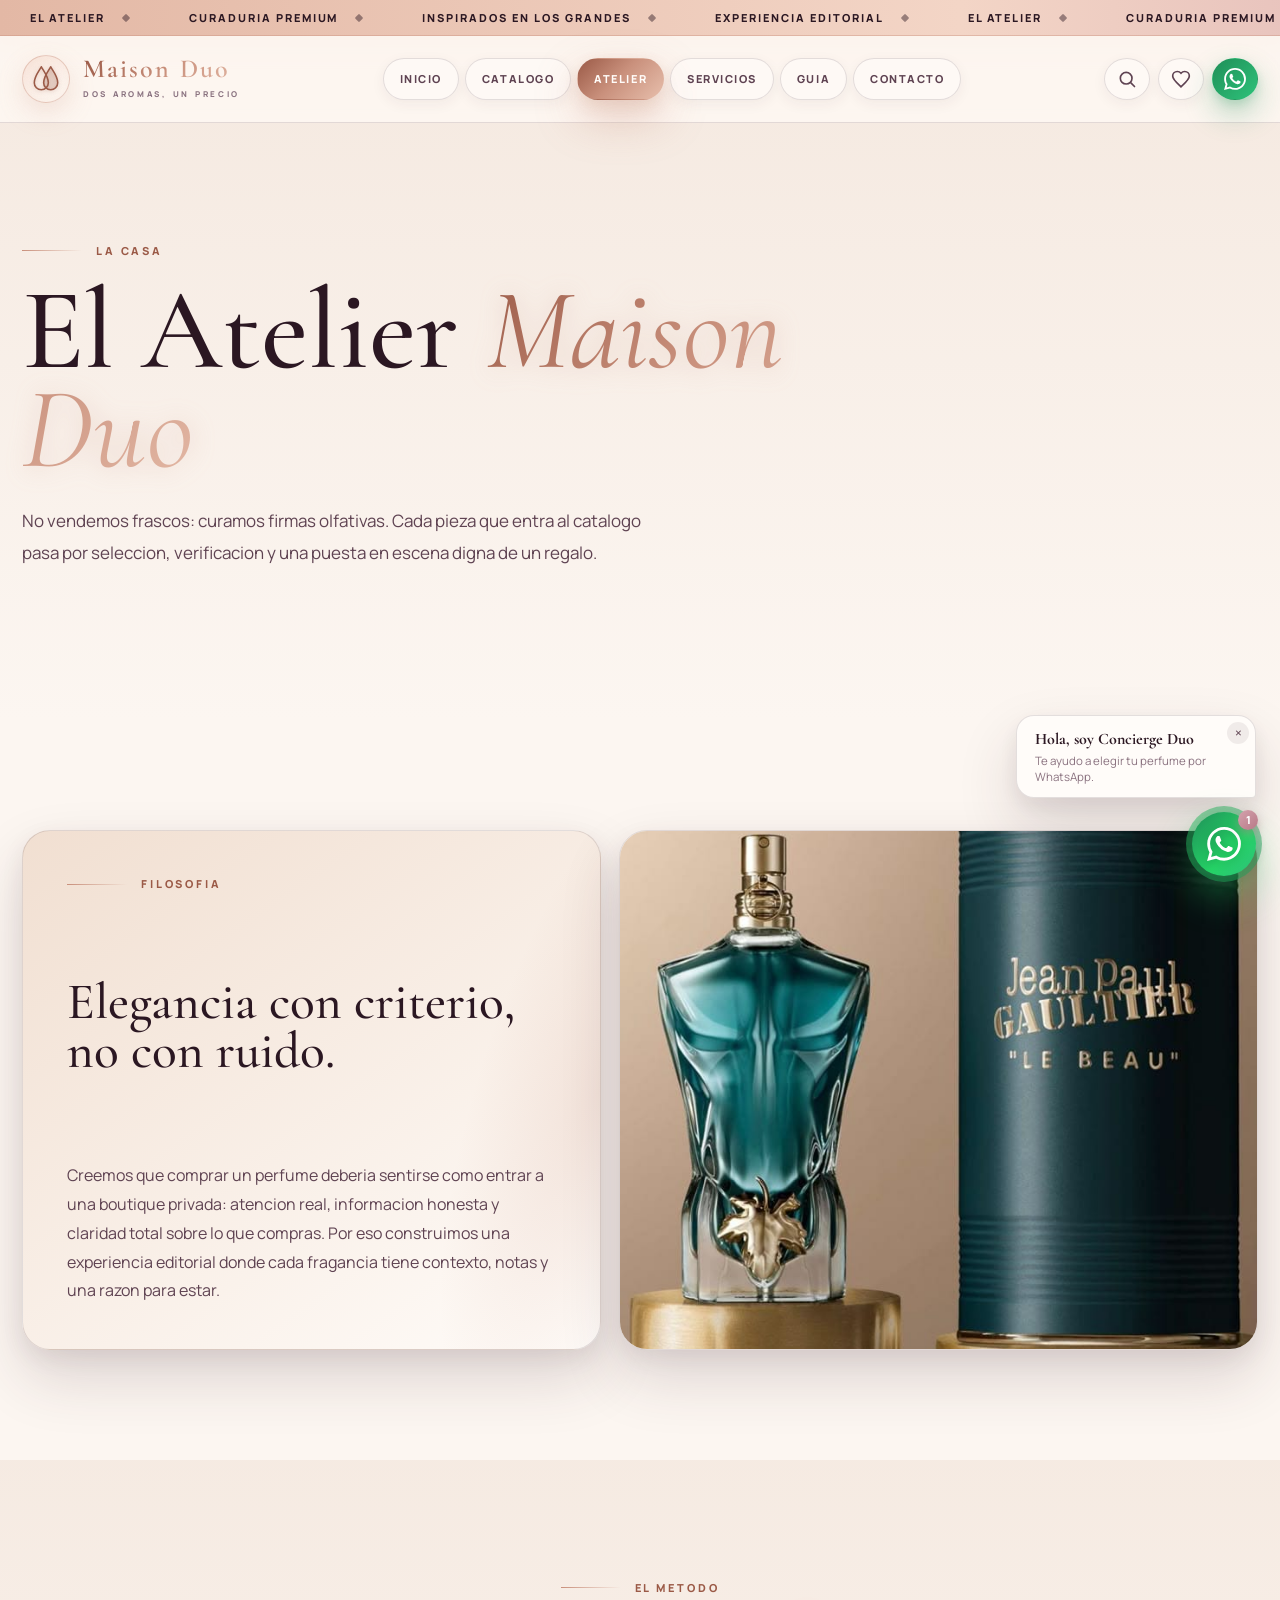
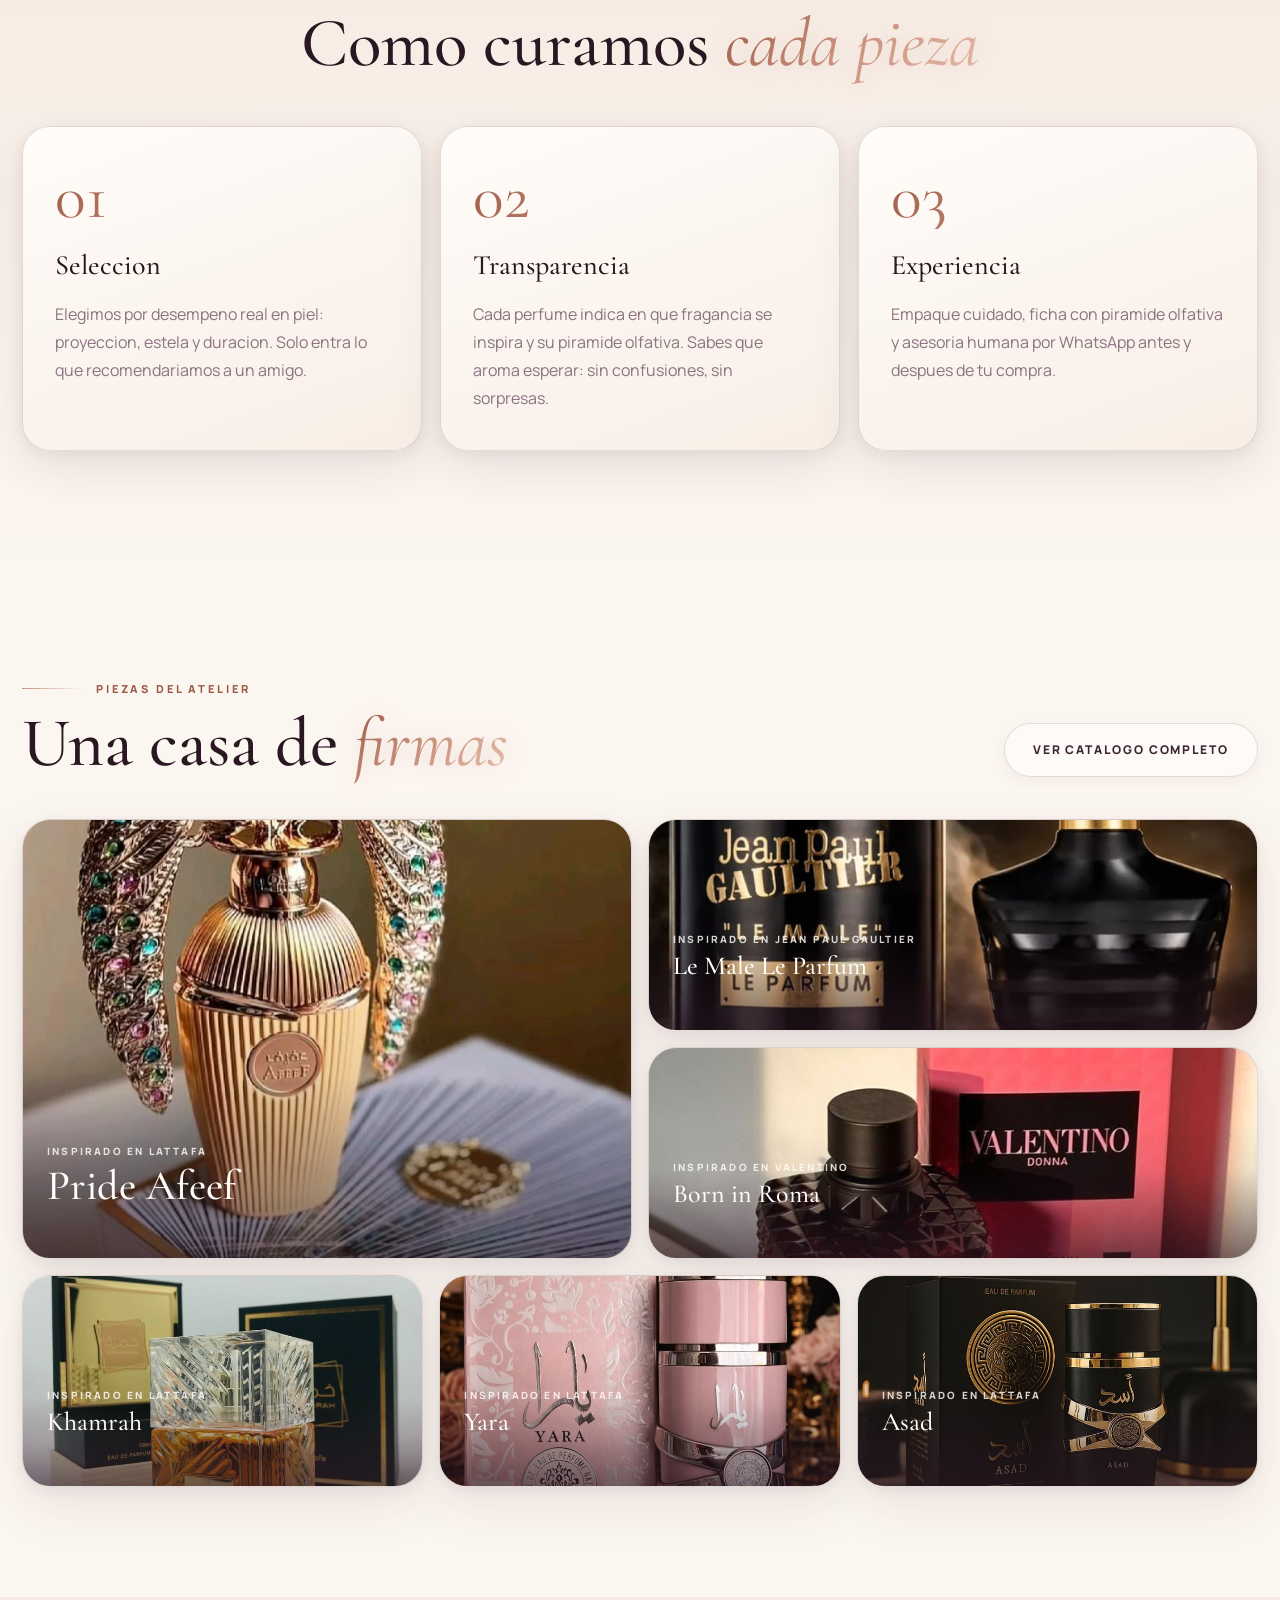
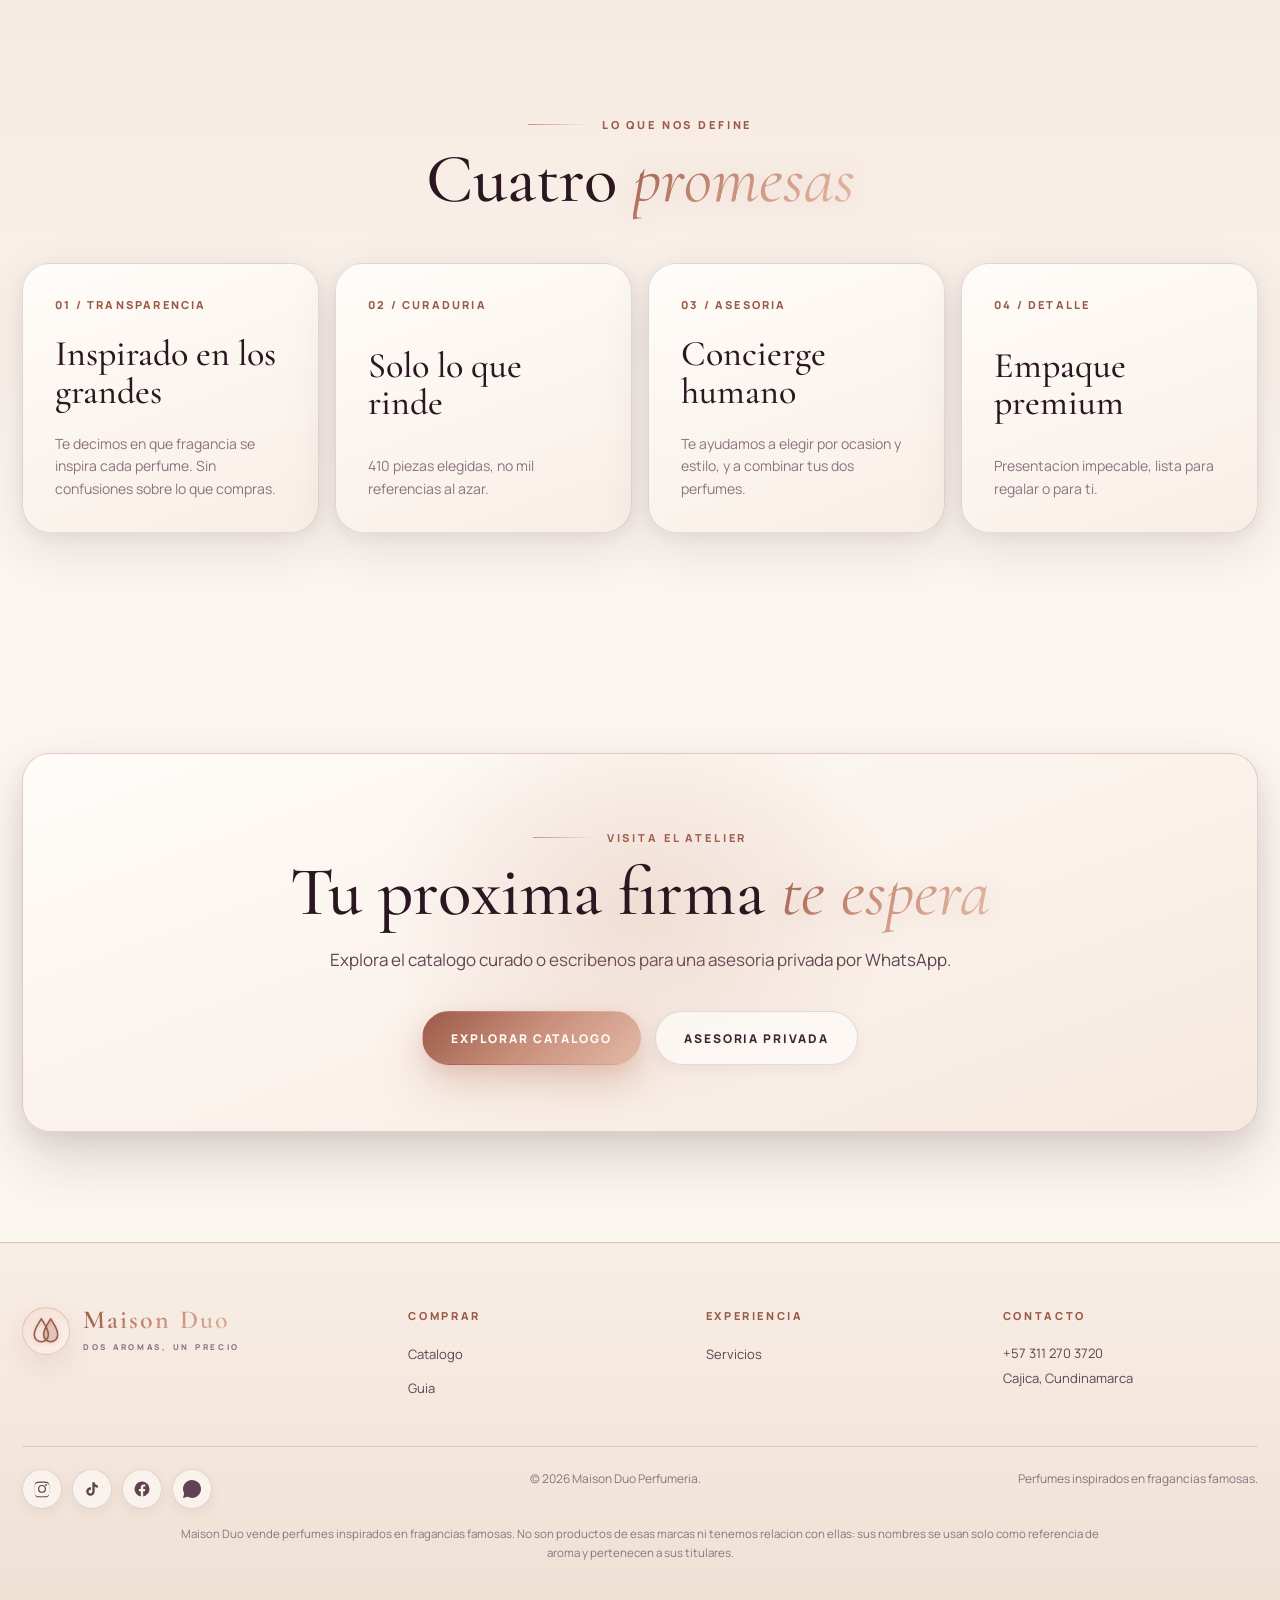
==== commit c2f08c9f: "Add 336 new perfumes to catalog (410 total), load-more pagination, new WhatsApp number Co-Authored-B" ====
--- a/atelier.html
+++ b/atelier.html
@@ -12,7 +12,7 @@
 </head>
 <body>
 <a class="skip-link" href="#main">Saltar al contenido</a><div class="ticker"><div class="ticker-track"><span>El Atelier</span><span>Curaduria premium</span><span>Inspirados en los grandes</span><span>Experiencia editorial</span><span>El Atelier</span><span>Curaduria premium</span><span>Inspirados en los grandes</span><span>Experiencia editorial</span></div></div>
-<header class="site-header"><div class="shell nav-inner"><a class="brand" href="index.html"><span class="brand-mark" aria-hidden="true"><svg viewBox="0 0 64 64" fill="none"><path d="M22 6C26 14 37 26 37 40A15 15 0 0 1 7 40C7 26 18 14 22 6Z" stroke="currentColor" stroke-width="3.4" stroke-linejoin="round"/><path d="M42 6C46 14 57 26 57 40A15 15 0 0 1 27 40C27 26 38 14 42 6Z" fill="currentColor" fill-opacity=".2" stroke="currentColor" stroke-width="3.4" stroke-linejoin="round"/></svg></span><span><strong>Maison Duo</strong><small>Dos aromas, un precio</small></span></a><nav class="nav-links"><a class="nav-link" href="index.html">Inicio</a><a class="nav-link" href="catalogo.html">Catalogo</a><a class="nav-link active" href="atelier.html">Atelier</a><a class="nav-link" href="servicios.html">Servicios</a><a class="nav-link" href="guia.html">Guia</a><a class="nav-link" href="contacto.html">Contacto</a></nav><div class="nav-actions"><button class="icon-btn menu-toggle" aria-label="Abrir menu">Menu</button><a class="nav-link wa-btn" href="https://wa.me/573105550199?text=Hola%20Maison%20Duo%2C%20quiero%20conocer%20el%20atelier" target="_blank" rel="noopener" aria-label="WhatsApp"><svg viewBox="0 0 32 32" fill="currentColor" aria-hidden="true"><path d="M16.003.064C7.17.064.008 7.226.008 16.062a15.94 15.94 0 0 0 2.137 7.992L0 32.064l8.2-2.148a15.98 15.98 0 0 0 7.803 1.992h.007c8.83 0 15.99-7.162 15.99-15.998 0-4.28-1.663-8.302-4.682-11.322A15.89 15.89 0 0 0 16.003.064zM23.31 19.28c-.4-.2-2.37-1.17-2.74-1.3-.37-.13-.64-.2-.9.2-.27.4-1.03 1.3-1.27 1.57-.23.27-.47.3-.87.1-.4-.2-1.69-.62-3.22-1.98-1.19-1.06-1.99-2.37-2.22-2.77-.23-.4-.02-.62.18-.82.18-.18.4-.47.6-.7.2-.23.27-.4.4-.67.13-.27.07-.5-.03-.7-.1-.2-.9-2.17-1.23-2.97-.33-.78-.66-.67-.9-.69-.23-.01-.5-.01-.77-.01-.27 0-.7.1-1.07.5-.37.4-1.4 1.37-1.4 3.34 0 1.97 1.43 3.87 1.63 4.13.2.27 2.82 4.31 6.83 6.04.95.41 1.7.66 2.28.84.96.31 1.83.26 2.52.16.77-.12 2.37-.97 2.7-1.9.33-.93.33-1.73.23-1.9-.1-.17-.37-.27-.77-.47z"/></svg></a></div></div></header>
+<header class="site-header"><div class="shell nav-inner"><a class="brand" href="index.html"><span class="brand-mark" aria-hidden="true"><svg viewBox="0 0 64 64" fill="none"><path d="M22 6C26 14 37 26 37 40A15 15 0 0 1 7 40C7 26 18 14 22 6Z" stroke="currentColor" stroke-width="3.4" stroke-linejoin="round"/><path d="M42 6C46 14 57 26 57 40A15 15 0 0 1 27 40C27 26 38 14 42 6Z" fill="currentColor" fill-opacity=".2" stroke="currentColor" stroke-width="3.4" stroke-linejoin="round"/></svg></span><span><strong>Maison Duo</strong><small>Dos aromas, un precio</small></span></a><nav class="nav-links"><a class="nav-link" href="index.html">Inicio</a><a class="nav-link" href="catalogo.html">Catalogo</a><a class="nav-link active" href="atelier.html">Atelier</a><a class="nav-link" href="servicios.html">Servicios</a><a class="nav-link" href="guia.html">Guia</a><a class="nav-link" href="contacto.html">Contacto</a></nav><div class="nav-actions"><button class="icon-btn menu-toggle" aria-label="Abrir menu">Menu</button><a class="nav-link wa-btn" href="https://wa.me/573112703720?text=Hola%20Maison%20Duo%2C%20quiero%20conocer%20el%20atelier" target="_blank" rel="noopener" aria-label="WhatsApp"><svg viewBox="0 0 32 32" fill="currentColor" aria-hidden="true"><path d="M16.003.064C7.17.064.008 7.226.008 16.062a15.94 15.94 0 0 0 2.137 7.992L0 32.064l8.2-2.148a15.98 15.98 0 0 0 7.803 1.992h.007c8.83 0 15.99-7.162 15.99-15.998 0-4.28-1.663-8.302-4.682-11.322A15.89 15.89 0 0 0 16.003.064zM23.31 19.28c-.4-.2-2.37-1.17-2.74-1.3-.37-.13-.64-.2-.9.2-.27.4-1.03 1.3-1.27 1.57-.23.27-.47.3-.87.1-.4-.2-1.69-.62-3.22-1.98-1.19-1.06-1.99-2.37-2.22-2.77-.23-.4-.02-.62.18-.82.18-.18.4-.47.6-.7.2-.23.27-.4.4-.67.13-.27.07-.5-.03-.7-.1-.2-.9-2.17-1.23-2.97-.33-.78-.66-.67-.9-.69-.23-.01-.5-.01-.77-.01-.27 0-.7.1-1.07.5-.37.4-1.4 1.37-1.4 3.34 0 1.97 1.43 3.87 1.63 4.13.2.27 2.82 4.31 6.83 6.04.95.41 1.7.66 2.28.84.96.31 1.83.26 2.52.16.77-.12 2.37-.97 2.7-1.9.33-.93.33-1.73.23-1.9-.1-.17-.37-.27-.77-.47z"/></svg></a></div></div></header>
 <main id="main">
   <section class="section alt"><div class="shell section-head reveal"><div><span class="eyebrow">La casa</span><h1>El Atelier <em>Maison Duo</em></h1><p class="lead">No vendemos frascos: curamos firmas olfativas. Cada pieza que entra al catalogo pasa por seleccion, verificacion y una puesta en escena digna de un regalo.</p></div></div></section>
 
@@ -46,7 +46,7 @@
     <div class="head-center reveal"><span class="eyebrow">Lo que nos define</span><h2>Cuatro <em>promesas</em></h2></div>
     <div class="grid-four reveal">
       <article class="feature-tile"><span>01 / Transparencia</span><b>Inspirado en los grandes</b><p>Te decimos en que fragancia se inspira cada perfume. Sin confusiones sobre lo que compras.</p></article>
-      <article class="feature-tile"><span>02 / Curaduria</span><b>Solo lo que rinde</b><p>74 piezas elegidas, no mil referencias al azar.</p></article>
+      <article class="feature-tile"><span>02 / Curaduria</span><b>Solo lo que rinde</b><p>410 piezas elegidas, no mil referencias al azar.</p></article>
       <article class="feature-tile"><span>03 / Asesoria</span><b>Concierge humano</b><p>Te ayudamos a elegir por ocasion y estilo, y a combinar tus dos perfumes.</p></article>
       <article class="feature-tile"><span>04 / Detalle</span><b>Empaque premium</b><p>Presentacion impecable, lista para regalar o para ti.</p></article>
     </div>
@@ -54,8 +54,8 @@
 
   <section class="section"><div class="shell reveal"><div class="cta-band"><span class="eyebrow" style="justify-content:center">Visita el atelier</span><h2>Tu proxima firma <em>te espera</em></h2><p class="lead" style="margin:18px auto 0">Explora el catalogo curado o escribenos para una asesoria privada por WhatsApp.</p><div class="cta-row"><a class="pill-btn primary" href="catalogo.html">Explorar catalogo</a><a class="pill-btn secondary" href="contacto.html">Asesoria privada</a></div></div></div></section>
 </main>
-<footer><div class="shell footer-grid"><div><a class="brand" href="index.html"><span class="brand-mark" aria-hidden="true"><svg viewBox="0 0 64 64" fill="none"><path d="M22 6C26 14 37 26 37 40A15 15 0 0 1 7 40C7 26 18 14 22 6Z" stroke="currentColor" stroke-width="3.4" stroke-linejoin="round"/><path d="M42 6C46 14 57 26 57 40A15 15 0 0 1 27 40C27 26 38 14 42 6Z" fill="currentColor" fill-opacity=".2" stroke="currentColor" stroke-width="3.4" stroke-linejoin="round"/></svg></span><span><strong>Maison Duo</strong><small>Dos aromas, un precio</small></span></a></div><div><h4>Comprar</h4><ul><li><a href="catalogo.html">Catalogo</a></li><li><a href="guia.html">Guia</a></li></ul></div><div><h4>Experiencia</h4><ul><li><a href="servicios.html">Servicios</a></li></ul></div><div><h4>Contacto</h4><p>+57 310 555 0199<br>Cajica, Cundinamarca</p></div></div><div class="shell footer-bottom"><span>© 2026 Maison Duo Perfumeria.</span><span>Perfumes inspirados en fragancias famosas.</span></div></footer>
-<a class="floating-wa" href="https://wa.me/573105550199" target="_blank" rel="noopener" aria-label="WhatsApp"><svg viewBox="0 0 32 32" fill="currentColor" aria-hidden="true"><path d="M16.003.064C7.17.064.008 7.226.008 16.062a15.94 15.94 0 0 0 2.137 7.992L0 32.064l8.2-2.148a15.98 15.98 0 0 0 7.803 1.992h.007c8.83 0 15.99-7.162 15.99-15.998 0-4.28-1.663-8.302-4.682-11.322A15.89 15.89 0 0 0 16.003.064zM23.31 19.28c-.4-.2-2.37-1.17-2.74-1.3-.37-.13-.64-.2-.9.2-.27.4-1.03 1.3-1.27 1.57-.23.27-.47.3-.87.1-.4-.2-1.69-.62-3.22-1.98-1.19-1.06-1.99-2.37-2.22-2.77-.23-.4-.02-.62.18-.82.18-.18.4-.47.6-.7.2-.23.27-.4.4-.67.13-.27.07-.5-.03-.7-.1-.2-.9-2.17-1.23-2.97-.33-.78-.66-.67-.9-.69-.23-.01-.5-.01-.77-.01-.27 0-.7.1-1.07.5-.37.4-1.4 1.37-1.4 3.34 0 1.97 1.43 3.87 1.63 4.13.2.27 2.82 4.31 6.83 6.04.95.41 1.7.66 2.28.84.96.31 1.83.26 2.52.16.77-.12 2.37-.97 2.7-1.9.33-.93.33-1.73.23-1.9-.1-.17-.37-.27-.77-.47z"/></svg></a>
+<footer><div class="shell footer-grid"><div><a class="brand" href="index.html"><span class="brand-mark" aria-hidden="true"><svg viewBox="0 0 64 64" fill="none"><path d="M22 6C26 14 37 26 37 40A15 15 0 0 1 7 40C7 26 18 14 22 6Z" stroke="currentColor" stroke-width="3.4" stroke-linejoin="round"/><path d="M42 6C46 14 57 26 57 40A15 15 0 0 1 27 40C27 26 38 14 42 6Z" fill="currentColor" fill-opacity=".2" stroke="currentColor" stroke-width="3.4" stroke-linejoin="round"/></svg></span><span><strong>Maison Duo</strong><small>Dos aromas, un precio</small></span></a></div><div><h4>Comprar</h4><ul><li><a href="catalogo.html">Catalogo</a></li><li><a href="guia.html">Guia</a></li></ul></div><div><h4>Experiencia</h4><ul><li><a href="servicios.html">Servicios</a></li></ul></div><div><h4>Contacto</h4><p>+57 311 270 3720<br>Cajica, Cundinamarca</p></div></div><div class="shell footer-bottom"><span>© 2026 Maison Duo Perfumeria.</span><span>Perfumes inspirados en fragancias famosas.</span></div></footer>
+<a class="floating-wa" href="https://wa.me/573112703720" target="_blank" rel="noopener" aria-label="WhatsApp"><svg viewBox="0 0 32 32" fill="currentColor" aria-hidden="true"><path d="M16.003.064C7.17.064.008 7.226.008 16.062a15.94 15.94 0 0 0 2.137 7.992L0 32.064l8.2-2.148a15.98 15.98 0 0 0 7.803 1.992h.007c8.83 0 15.99-7.162 15.99-15.998 0-4.28-1.663-8.302-4.682-11.322A15.89 15.89 0 0 0 16.003.064zM23.31 19.28c-.4-.2-2.37-1.17-2.74-1.3-.37-.13-.64-.2-.9.2-.27.4-1.03 1.3-1.27 1.57-.23.27-.47.3-.87.1-.4-.2-1.69-.62-3.22-1.98-1.19-1.06-1.99-2.37-2.22-2.77-.23-.4-.02-.62.18-.82.18-.18.4-.47.6-.7.2-.23.27-.4.4-.67.13-.27.07-.5-.03-.7-.1-.2-.9-2.17-1.23-2.97-.33-.78-.66-.67-.9-.69-.23-.01-.5-.01-.77-.01-.27 0-.7.1-1.07.5-.37.4-1.4 1.37-1.4 3.34 0 1.97 1.43 3.87 1.63 4.13.2.27 2.82 4.31 6.83 6.04.95.41 1.7.66 2.28.84.96.31 1.83.26 2.52.16.77-.12 2.37-.97 2.7-1.9.33-.93.33-1.73.23-1.9-.1-.17-.37-.27-.77-.47z"/></svg></a>
 <script src="site.js?v=17"></script>
 </body>
 </html>
--- a/styles.css
+++ b/styles.css
@@ -776,3 +776,4 @@
 /* Primary buttons on the dark combo surfaces: light rose-gold fill + plum text so the label stays readable */
 .combo-banner .pill-btn.primary,.combo-tray .pill-btn.primary{background:linear-gradient(135deg,#f3d5c6,#e3b8a5 55%,#f3d5c6);color:#2b1722;animation:none;box-shadow:0 14px 32px rgba(0,0,0,.3)}
 .combo-banner .pill-btn.primary:hover,.combo-tray .pill-btn.primary:hover{color:#2b1722;box-shadow:0 20px 40px rgba(0,0,0,.4)}
+.load-more{display:flex;justify-content:center;margin:28px 0 8px}
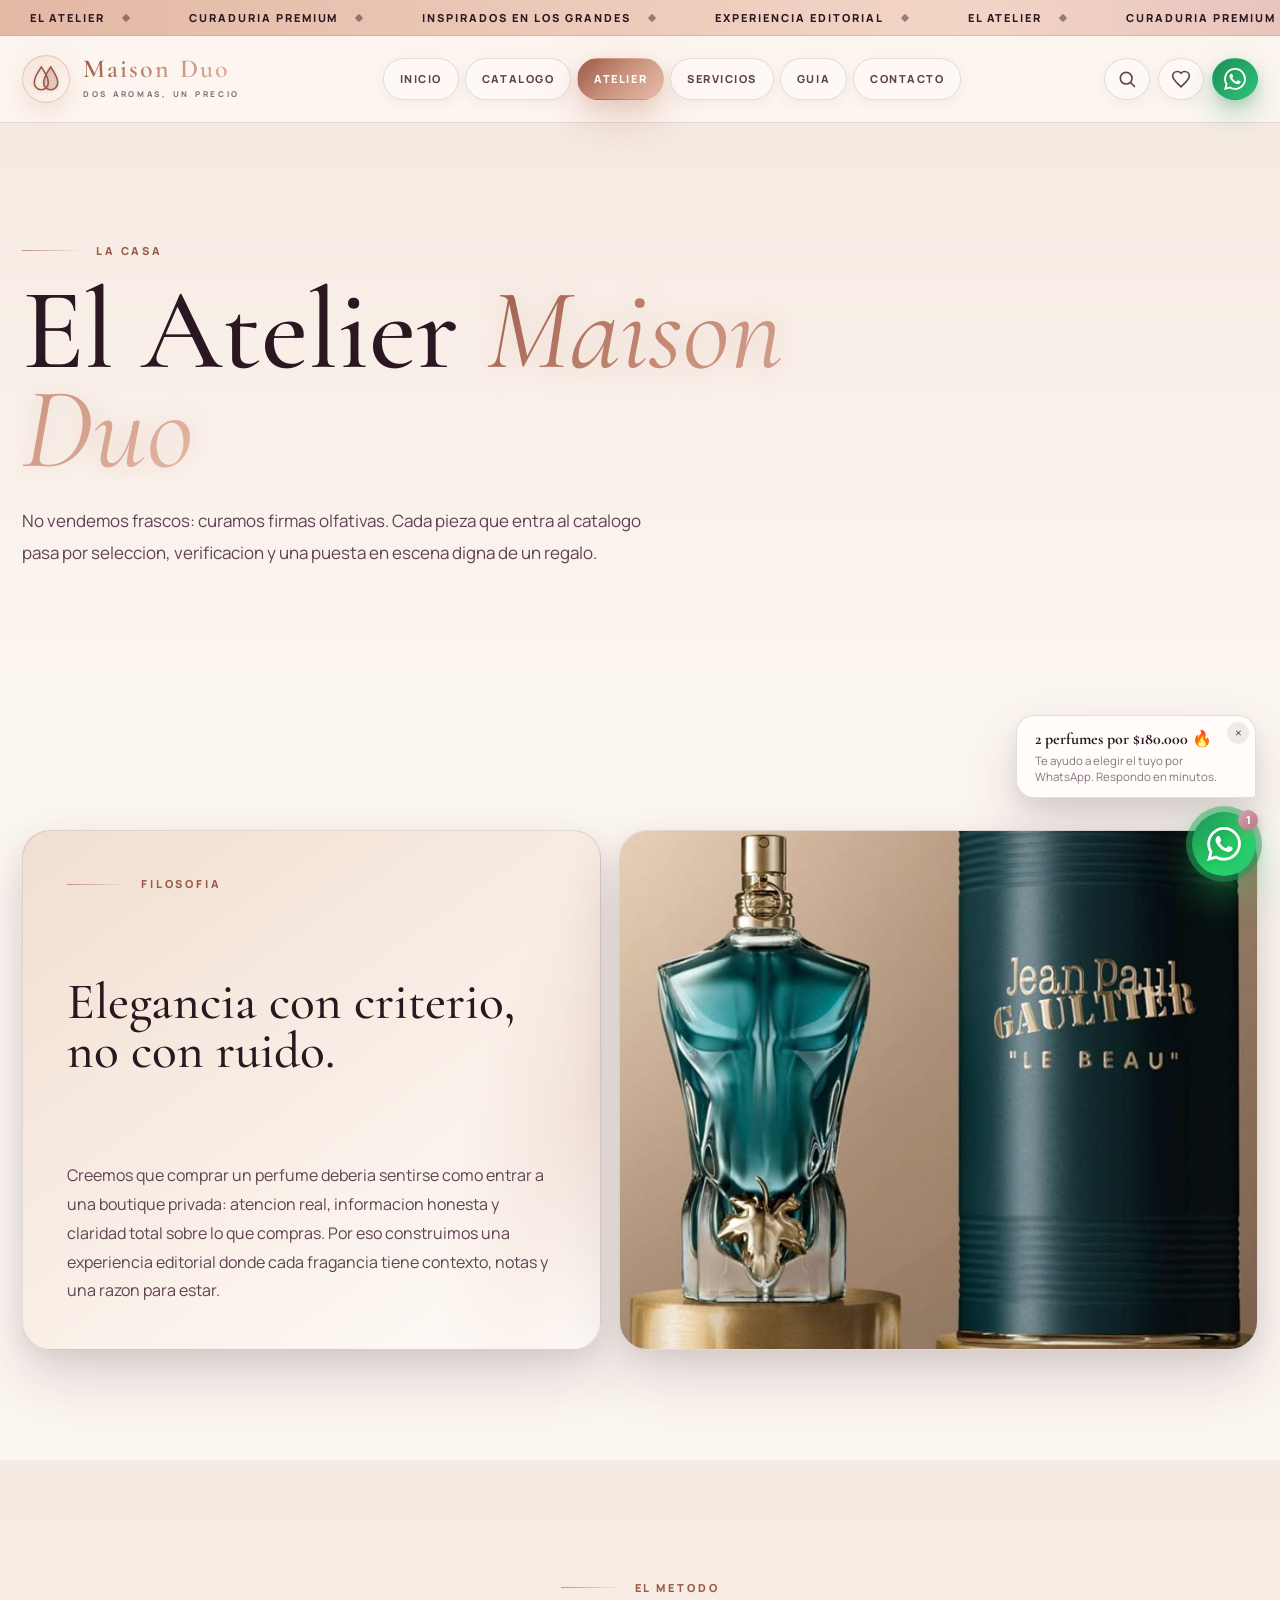
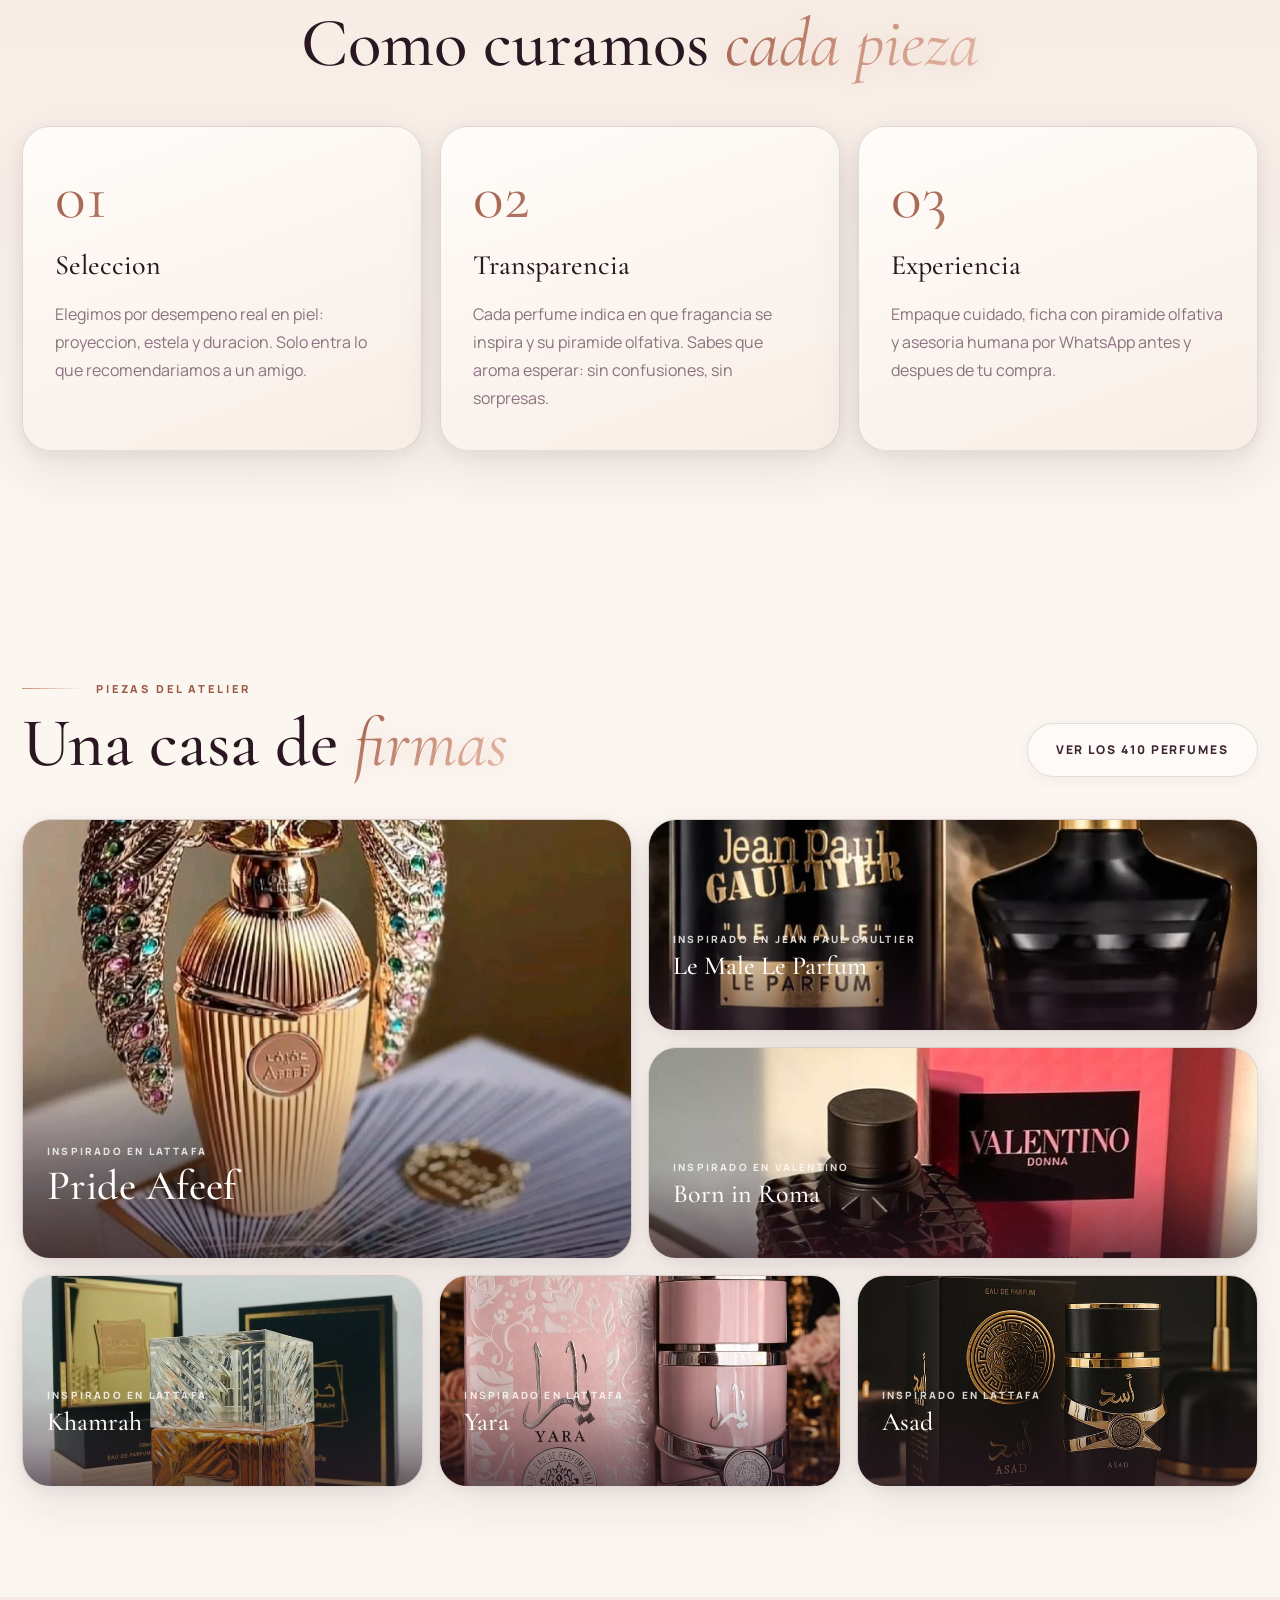
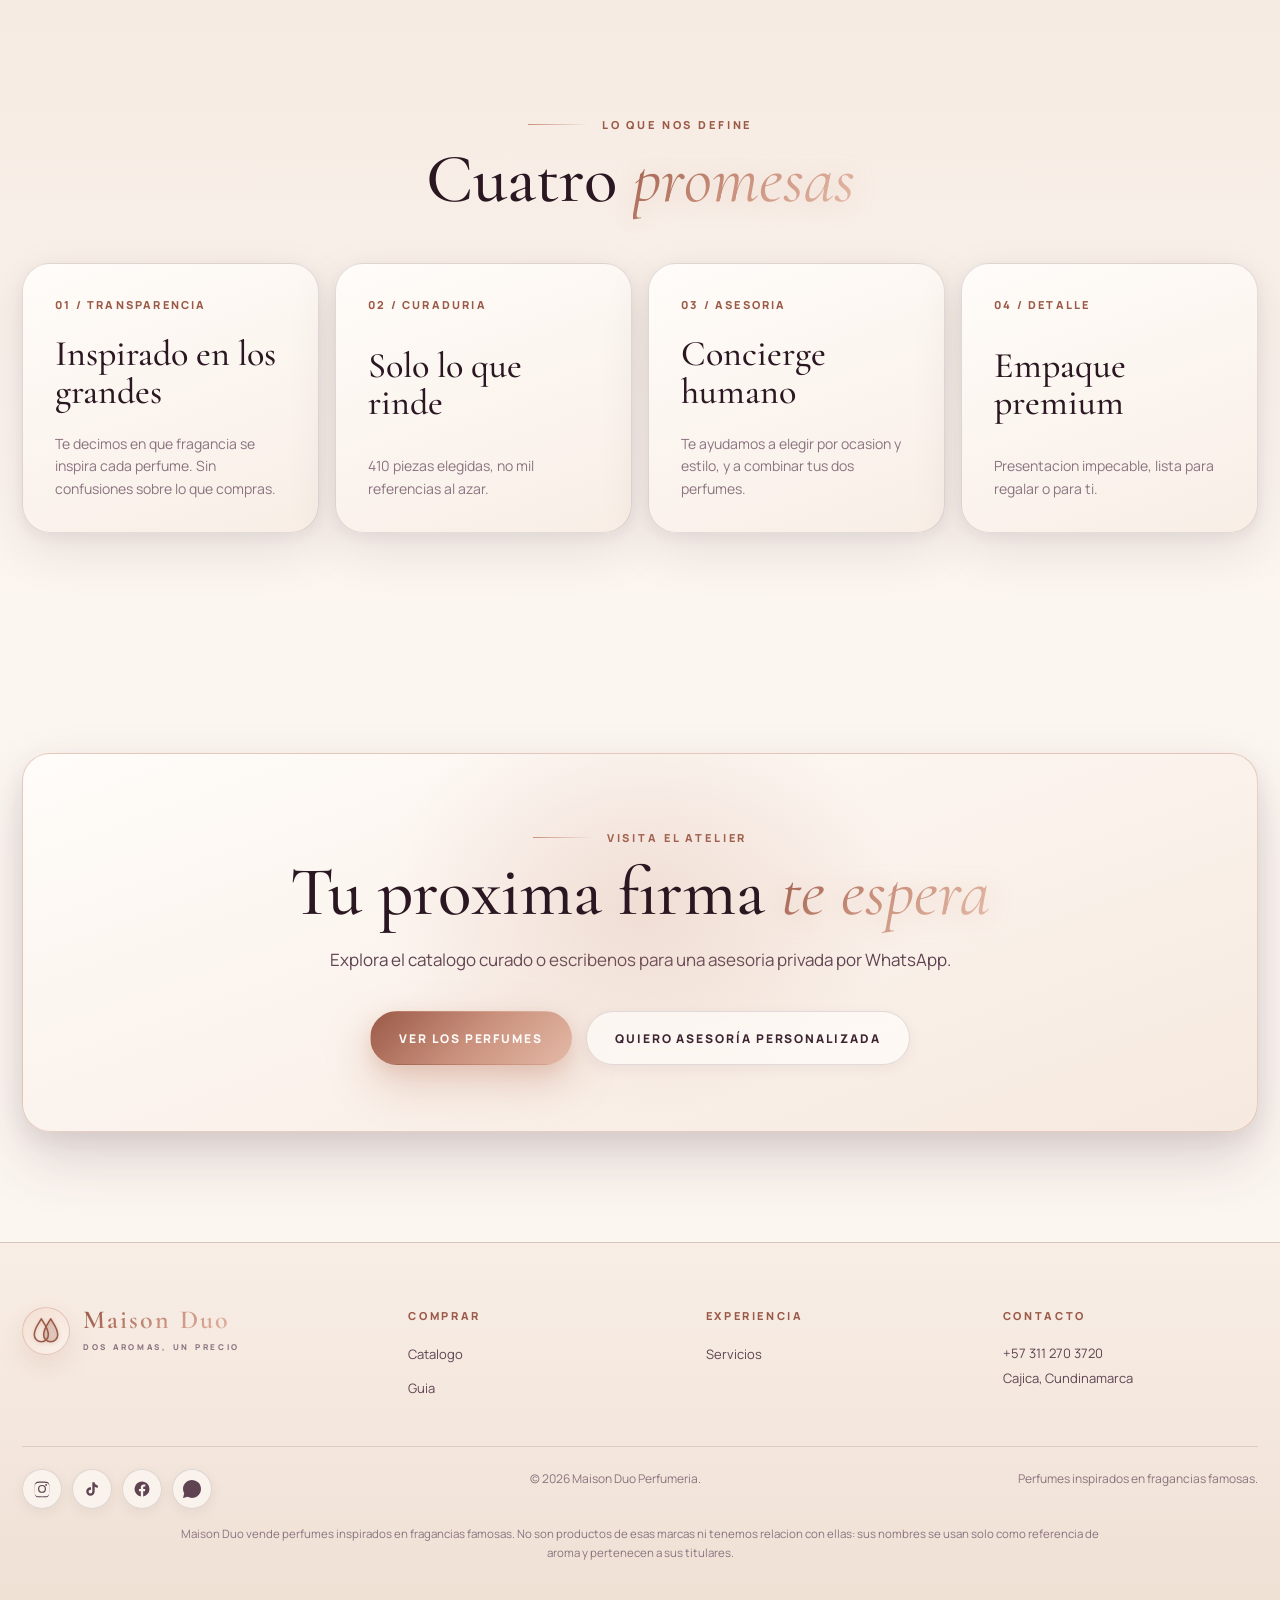
==== commit a433edb3: "Stronger WhatsApp messages and more impactful CTAs Co-Authored-By: Claude Sonnet 5.5 <noreply@anthro" ====
--- a/atelier.html
+++ b/atelier.html
@@ -12,7 +12,7 @@
 </head>
 <body>
 <a class="skip-link" href="#main">Saltar al contenido</a><div class="ticker"><div class="ticker-track"><span>El Atelier</span><span>Curaduria premium</span><span>Inspirados en los grandes</span><span>Experiencia editorial</span><span>El Atelier</span><span>Curaduria premium</span><span>Inspirados en los grandes</span><span>Experiencia editorial</span></div></div>
-<header class="site-header"><div class="shell nav-inner"><a class="brand" href="index.html"><span class="brand-mark" aria-hidden="true"><svg viewBox="0 0 64 64" fill="none"><path d="M22 6C26 14 37 26 37 40A15 15 0 0 1 7 40C7 26 18 14 22 6Z" stroke="currentColor" stroke-width="3.4" stroke-linejoin="round"/><path d="M42 6C46 14 57 26 57 40A15 15 0 0 1 27 40C27 26 38 14 42 6Z" fill="currentColor" fill-opacity=".2" stroke="currentColor" stroke-width="3.4" stroke-linejoin="round"/></svg></span><span><strong>Maison Duo</strong><small>Dos aromas, un precio</small></span></a><nav class="nav-links"><a class="nav-link" href="index.html">Inicio</a><a class="nav-link" href="catalogo.html">Catalogo</a><a class="nav-link active" href="atelier.html">Atelier</a><a class="nav-link" href="servicios.html">Servicios</a><a class="nav-link" href="guia.html">Guia</a><a class="nav-link" href="contacto.html">Contacto</a></nav><div class="nav-actions"><button class="icon-btn menu-toggle" aria-label="Abrir menu">Menu</button><a class="nav-link wa-btn" href="https://wa.me/573112703720?text=Hola%20Maison%20Duo%2C%20quiero%20conocer%20el%20atelier" target="_blank" rel="noopener" aria-label="WhatsApp"><svg viewBox="0 0 32 32" fill="currentColor" aria-hidden="true"><path d="M16.003.064C7.17.064.008 7.226.008 16.062a15.94 15.94 0 0 0 2.137 7.992L0 32.064l8.2-2.148a15.98 15.98 0 0 0 7.803 1.992h.007c8.83 0 15.99-7.162 15.99-15.998 0-4.28-1.663-8.302-4.682-11.322A15.89 15.89 0 0 0 16.003.064zM23.31 19.28c-.4-.2-2.37-1.17-2.74-1.3-.37-.13-.64-.2-.9.2-.27.4-1.03 1.3-1.27 1.57-.23.27-.47.3-.87.1-.4-.2-1.69-.62-3.22-1.98-1.19-1.06-1.99-2.37-2.22-2.77-.23-.4-.02-.62.18-.82.18-.18.4-.47.6-.7.2-.23.27-.4.4-.67.13-.27.07-.5-.03-.7-.1-.2-.9-2.17-1.23-2.97-.33-.78-.66-.67-.9-.69-.23-.01-.5-.01-.77-.01-.27 0-.7.1-1.07.5-.37.4-1.4 1.37-1.4 3.34 0 1.97 1.43 3.87 1.63 4.13.2.27 2.82 4.31 6.83 6.04.95.41 1.7.66 2.28.84.96.31 1.83.26 2.52.16.77-.12 2.37-.97 2.7-1.9.33-.93.33-1.73.23-1.9-.1-.17-.37-.27-.77-.47z"/></svg></a></div></div></header>
+<header class="site-header"><div class="shell nav-inner"><a class="brand" href="index.html"><span class="brand-mark" aria-hidden="true"><svg viewBox="0 0 64 64" fill="none"><path d="M22 6C26 14 37 26 37 40A15 15 0 0 1 7 40C7 26 18 14 22 6Z" stroke="currentColor" stroke-width="3.4" stroke-linejoin="round"/><path d="M42 6C46 14 57 26 57 40A15 15 0 0 1 27 40C27 26 38 14 42 6Z" fill="currentColor" fill-opacity=".2" stroke="currentColor" stroke-width="3.4" stroke-linejoin="round"/></svg></span><span><strong>Maison Duo</strong><small>Dos aromas, un precio</small></span></a><nav class="nav-links"><a class="nav-link" href="index.html">Inicio</a><a class="nav-link" href="catalogo.html">Catalogo</a><a class="nav-link active" href="atelier.html">Atelier</a><a class="nav-link" href="servicios.html">Servicios</a><a class="nav-link" href="guia.html">Guia</a><a class="nav-link" href="contacto.html">Contacto</a></nav><div class="nav-actions"><button class="icon-btn menu-toggle" aria-label="Abrir menu">Menu</button><a class="nav-link wa-btn" href="https://wa.me/573112703720?text=Hola%20Maison%20Duo%20%F0%9F%91%8B%20Quiero%20armar%20mi%20combo%20de%202%20perfumes%20por%20%24180.000.%20%C2%BFMe%20ayudan%20a%20elegir%3F%20Me%20gustan%20los%20aromas%3A%20" target="_blank" rel="noopener" aria-label="WhatsApp"><svg viewBox="0 0 32 32" fill="currentColor" aria-hidden="true"><path d="M16.003.064C7.17.064.008 7.226.008 16.062a15.94 15.94 0 0 0 2.137 7.992L0 32.064l8.2-2.148a15.98 15.98 0 0 0 7.803 1.992h.007c8.83 0 15.99-7.162 15.99-15.998 0-4.28-1.663-8.302-4.682-11.322A15.89 15.89 0 0 0 16.003.064zM23.31 19.28c-.4-.2-2.37-1.17-2.74-1.3-.37-.13-.64-.2-.9.2-.27.4-1.03 1.3-1.27 1.57-.23.27-.47.3-.87.1-.4-.2-1.69-.62-3.22-1.98-1.19-1.06-1.99-2.37-2.22-2.77-.23-.4-.02-.62.18-.82.18-.18.4-.47.6-.7.2-.23.27-.4.4-.67.13-.27.07-.5-.03-.7-.1-.2-.9-2.17-1.23-2.97-.33-.78-.66-.67-.9-.69-.23-.01-.5-.01-.77-.01-.27 0-.7.1-1.07.5-.37.4-1.4 1.37-1.4 3.34 0 1.97 1.43 3.87 1.63 4.13.2.27 2.82 4.31 6.83 6.04.95.41 1.7.66 2.28.84.96.31 1.83.26 2.52.16.77-.12 2.37-.97 2.7-1.9.33-.93.33-1.73.23-1.9-.1-.17-.37-.27-.77-.47z"/></svg></a></div></div></header>
 <main id="main">
   <section class="section alt"><div class="shell section-head reveal"><div><span class="eyebrow">La casa</span><h1>El Atelier <em>Maison Duo</em></h1><p class="lead">No vendemos frascos: curamos firmas olfativas. Cada pieza que entra al catalogo pasa por seleccion, verificacion y una puesta en escena digna de un regalo.</p></div></div></section>
 
@@ -31,7 +31,7 @@
   </div></section>
 
   <section class="section"><div class="shell">
-    <div class="section-head reveal"><div><span class="eyebrow">Piezas del atelier</span><h2>Una casa de <em>firmas</em></h2></div><a class="pill-btn secondary" href="catalogo.html">Ver catalogo completo</a></div>
+    <div class="section-head reveal"><div><span class="eyebrow">Piezas del atelier</span><h2>Una casa de <em>firmas</em></h2></div><a class="pill-btn secondary" href="catalogo.html">Ver los 410 perfumes</a></div>
     <div class="showcase reveal">
       <a class="show-tile feat" href="catalogo.html?cat=mujer" data-open="63"><img src="images/WhatsApp%20Image%202026-06-13%20at%203.59.09%20PM%20%282%29.jpeg" alt="Perfume inspirado en Lattafa Pride Afeef" loading="lazy" decoding="async"><div class="cap"><small>Inspirado en Lattafa</small><b>Pride Afeef</b><em>Ver detalle &rarr;</em></div></a>
       <a class="show-tile wide" href="catalogo.html?cat=hombre" data-open="71"><img src="images/WhatsApp%20Image%202026-06-13%20at%203.59.11%20PM.jpeg" alt="Perfume inspirado en Jean Paul Gaultier Le Male Le Parfum" loading="lazy" decoding="async"><div class="cap"><small>Inspirado en Jean Paul Gaultier</small><b>Le Male Le Parfum</b><em>Ver detalle &rarr;</em></div></a>
@@ -52,10 +52,10 @@
     </div>
   </div></section>
 
-  <section class="section"><div class="shell reveal"><div class="cta-band"><span class="eyebrow" style="justify-content:center">Visita el atelier</span><h2>Tu proxima firma <em>te espera</em></h2><p class="lead" style="margin:18px auto 0">Explora el catalogo curado o escribenos para una asesoria privada por WhatsApp.</p><div class="cta-row"><a class="pill-btn primary" href="catalogo.html">Explorar catalogo</a><a class="pill-btn secondary" href="contacto.html">Asesoria privada</a></div></div></div></section>
+  <section class="section"><div class="shell reveal"><div class="cta-band"><span class="eyebrow" style="justify-content:center">Visita el atelier</span><h2>Tu proxima firma <em>te espera</em></h2><p class="lead" style="margin:18px auto 0">Explora el catalogo curado o escribenos para una asesoria privada por WhatsApp.</p><div class="cta-row"><a class="pill-btn primary" href="catalogo.html">Ver los perfumes</a><a class="pill-btn secondary" href="contacto.html">Quiero asesoría personalizada</a></div></div></div></section>
 </main>
 <footer><div class="shell footer-grid"><div><a class="brand" href="index.html"><span class="brand-mark" aria-hidden="true"><svg viewBox="0 0 64 64" fill="none"><path d="M22 6C26 14 37 26 37 40A15 15 0 0 1 7 40C7 26 18 14 22 6Z" stroke="currentColor" stroke-width="3.4" stroke-linejoin="round"/><path d="M42 6C46 14 57 26 57 40A15 15 0 0 1 27 40C27 26 38 14 42 6Z" fill="currentColor" fill-opacity=".2" stroke="currentColor" stroke-width="3.4" stroke-linejoin="round"/></svg></span><span><strong>Maison Duo</strong><small>Dos aromas, un precio</small></span></a></div><div><h4>Comprar</h4><ul><li><a href="catalogo.html">Catalogo</a></li><li><a href="guia.html">Guia</a></li></ul></div><div><h4>Experiencia</h4><ul><li><a href="servicios.html">Servicios</a></li></ul></div><div><h4>Contacto</h4><p>+57 311 270 3720<br>Cajica, Cundinamarca</p></div></div><div class="shell footer-bottom"><span>© 2026 Maison Duo Perfumeria.</span><span>Perfumes inspirados en fragancias famosas.</span></div></footer>
-<a class="floating-wa" href="https://wa.me/573112703720" target="_blank" rel="noopener" aria-label="WhatsApp"><svg viewBox="0 0 32 32" fill="currentColor" aria-hidden="true"><path d="M16.003.064C7.17.064.008 7.226.008 16.062a15.94 15.94 0 0 0 2.137 7.992L0 32.064l8.2-2.148a15.98 15.98 0 0 0 7.803 1.992h.007c8.83 0 15.99-7.162 15.99-15.998 0-4.28-1.663-8.302-4.682-11.322A15.89 15.89 0 0 0 16.003.064zM23.31 19.28c-.4-.2-2.37-1.17-2.74-1.3-.37-.13-.64-.2-.9.2-.27.4-1.03 1.3-1.27 1.57-.23.27-.47.3-.87.1-.4-.2-1.69-.62-3.22-1.98-1.19-1.06-1.99-2.37-2.22-2.77-.23-.4-.02-.62.18-.82.18-.18.4-.47.6-.7.2-.23.27-.4.4-.67.13-.27.07-.5-.03-.7-.1-.2-.9-2.17-1.23-2.97-.33-.78-.66-.67-.9-.69-.23-.01-.5-.01-.77-.01-.27 0-.7.1-1.07.5-.37.4-1.4 1.37-1.4 3.34 0 1.97 1.43 3.87 1.63 4.13.2.27 2.82 4.31 6.83 6.04.95.41 1.7.66 2.28.84.96.31 1.83.26 2.52.16.77-.12 2.37-.97 2.7-1.9.33-.93.33-1.73.23-1.9-.1-.17-.37-.27-.77-.47z"/></svg></a>
+<a class="floating-wa" href="https://wa.me/573112703720?text=Hola%20Maison%20Duo%20%F0%9F%91%8B%20Quiero%20armar%20mi%20combo%20de%202%20perfumes%20por%20%24180.000.%20%C2%BFMe%20ayudan%20a%20elegir%3F%20Me%20gustan%20los%20aromas%3A%20" target="_blank" rel="noopener" aria-label="WhatsApp"><svg viewBox="0 0 32 32" fill="currentColor" aria-hidden="true"><path d="M16.003.064C7.17.064.008 7.226.008 16.062a15.94 15.94 0 0 0 2.137 7.992L0 32.064l8.2-2.148a15.98 15.98 0 0 0 7.803 1.992h.007c8.83 0 15.99-7.162 15.99-15.998 0-4.28-1.663-8.302-4.682-11.322A15.89 15.89 0 0 0 16.003.064zM23.31 19.28c-.4-.2-2.37-1.17-2.74-1.3-.37-.13-.64-.2-.9.2-.27.4-1.03 1.3-1.27 1.57-.23.27-.47.3-.87.1-.4-.2-1.69-.62-3.22-1.98-1.19-1.06-1.99-2.37-2.22-2.77-.23-.4-.02-.62.18-.82.18-.18.4-.47.6-.7.2-.23.27-.4.4-.67.13-.27.07-.5-.03-.7-.1-.2-.9-2.17-1.23-2.97-.33-.78-.66-.67-.9-.69-.23-.01-.5-.01-.77-.01-.27 0-.7.1-1.07.5-.37.4-1.4 1.37-1.4 3.34 0 1.97 1.43 3.87 1.63 4.13.2.27 2.82 4.31 6.83 6.04.95.41 1.7.66 2.28.84.96.31 1.83.26 2.52.16.77-.12 2.37-.97 2.7-1.9.33-.93.33-1.73.23-1.9-.1-.17-.37-.27-.77-.47z"/></svg></a>
 <script src="site.js?v=17"></script>
 </body>
 </html>
